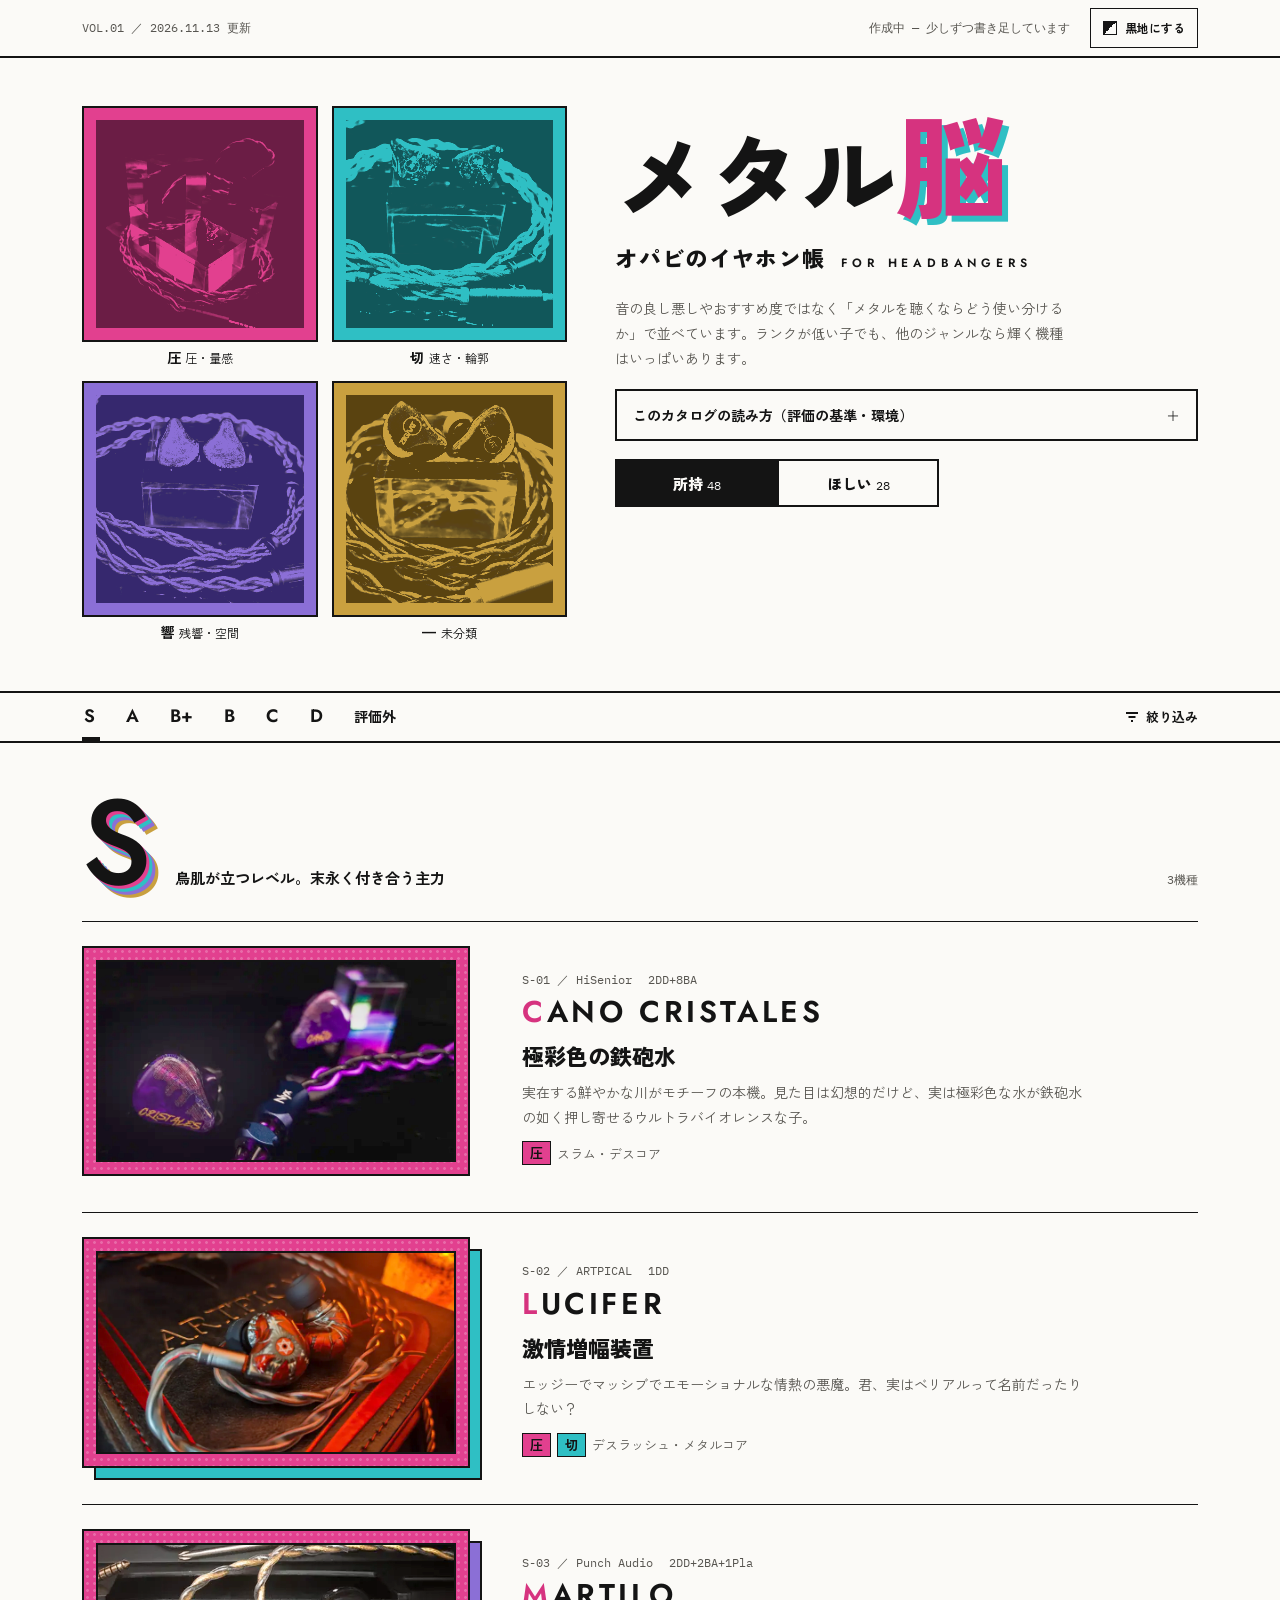
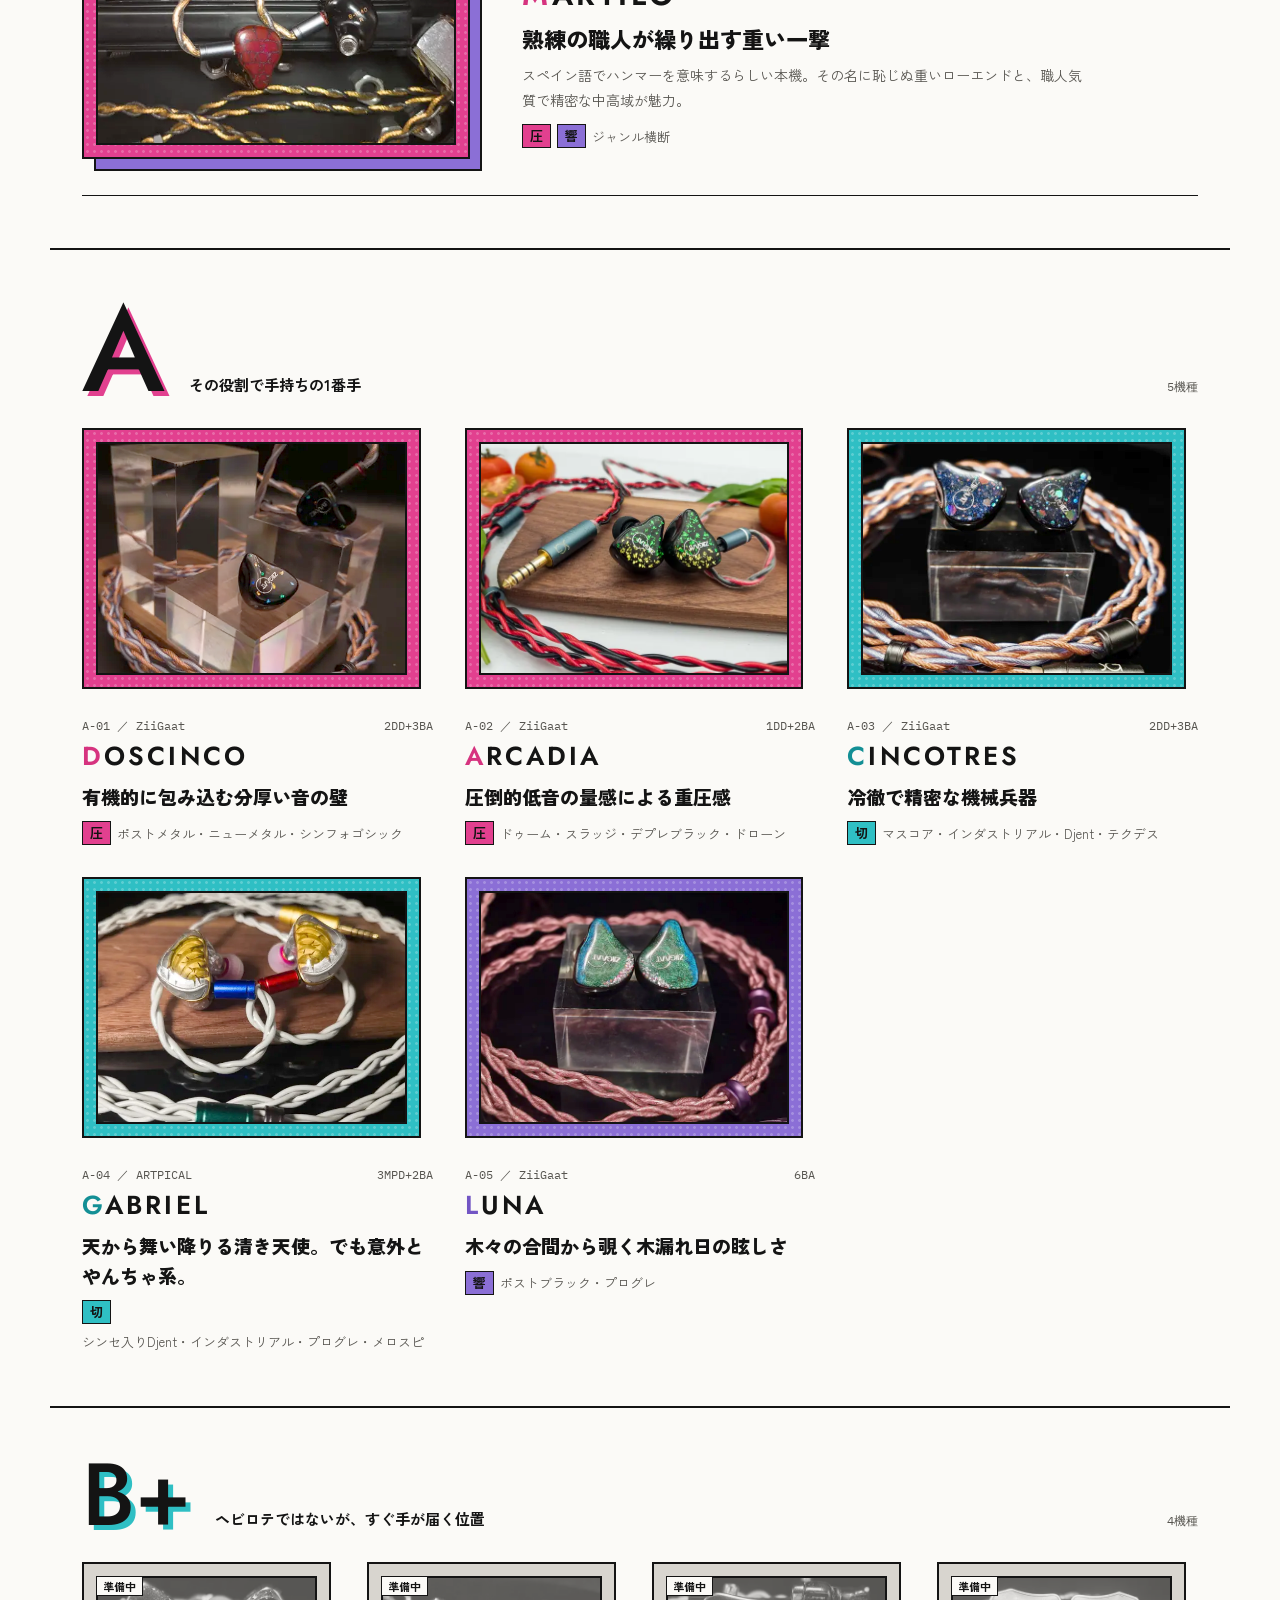
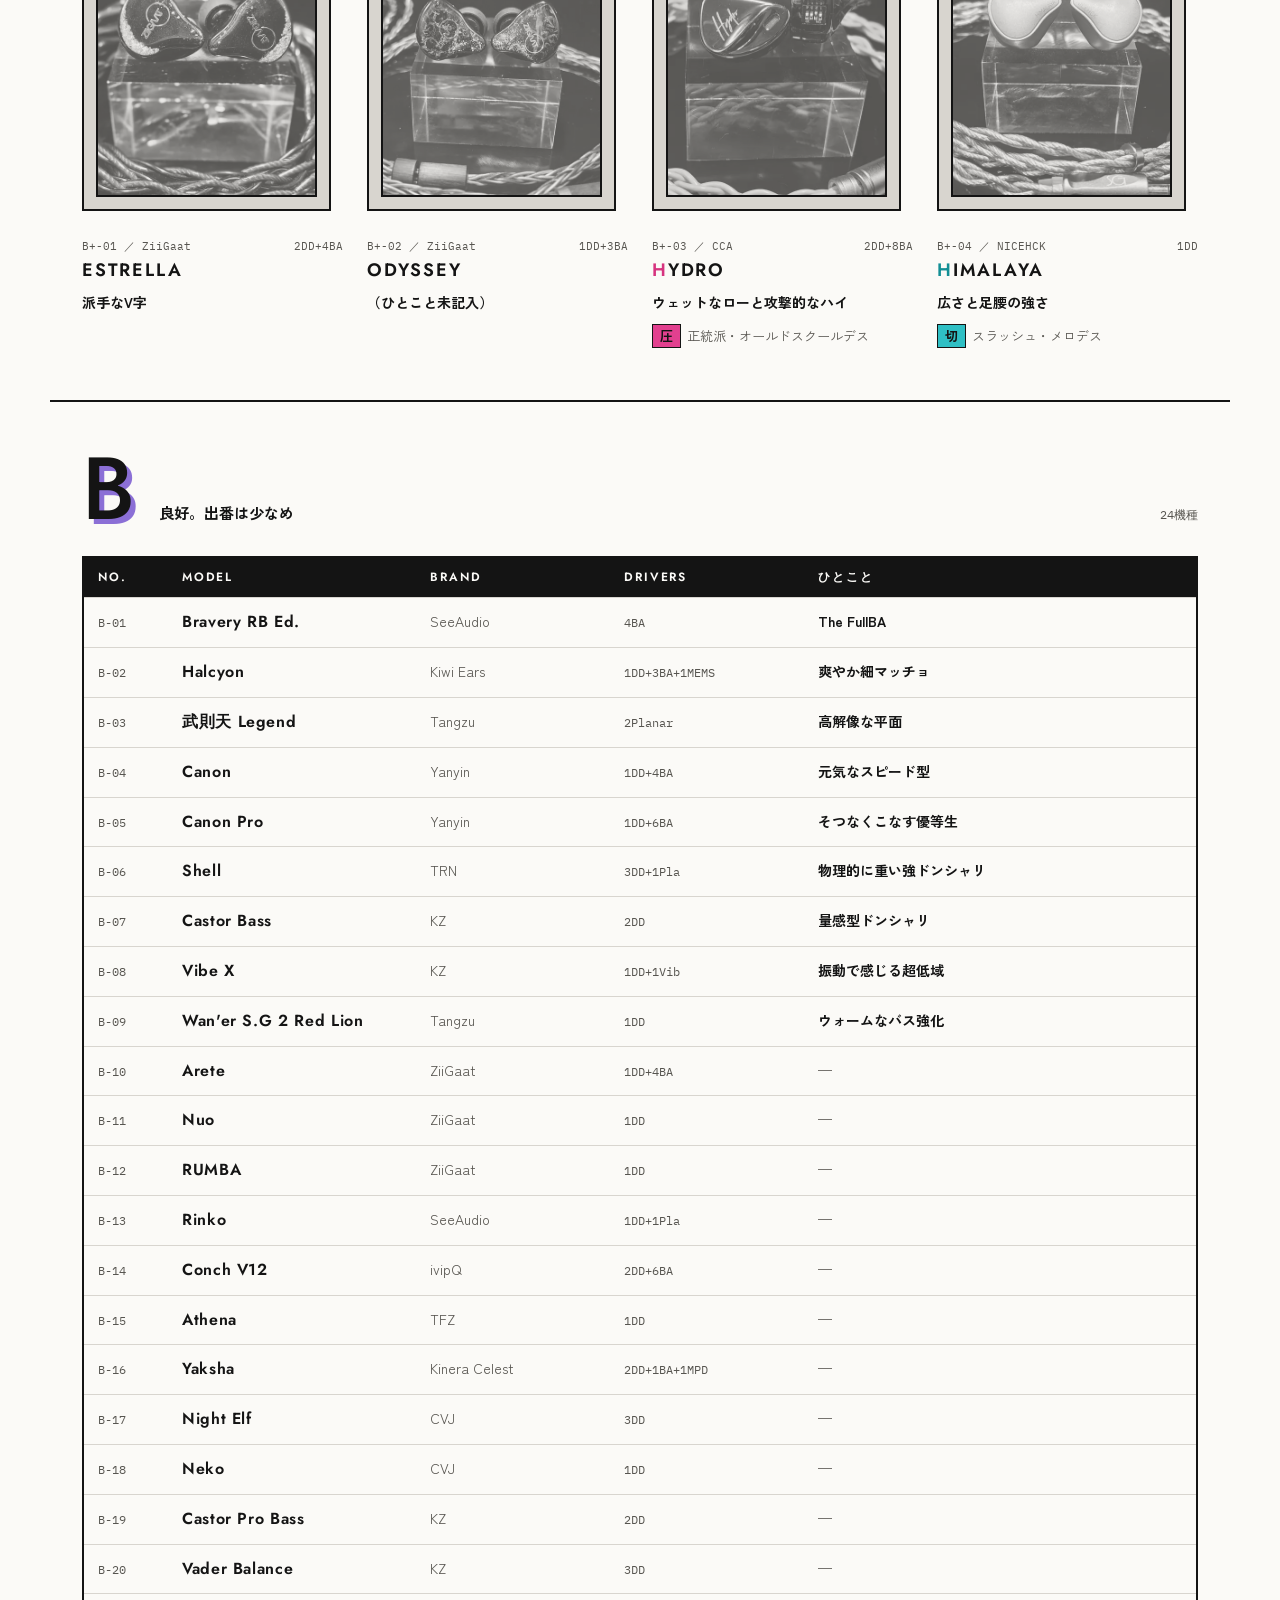
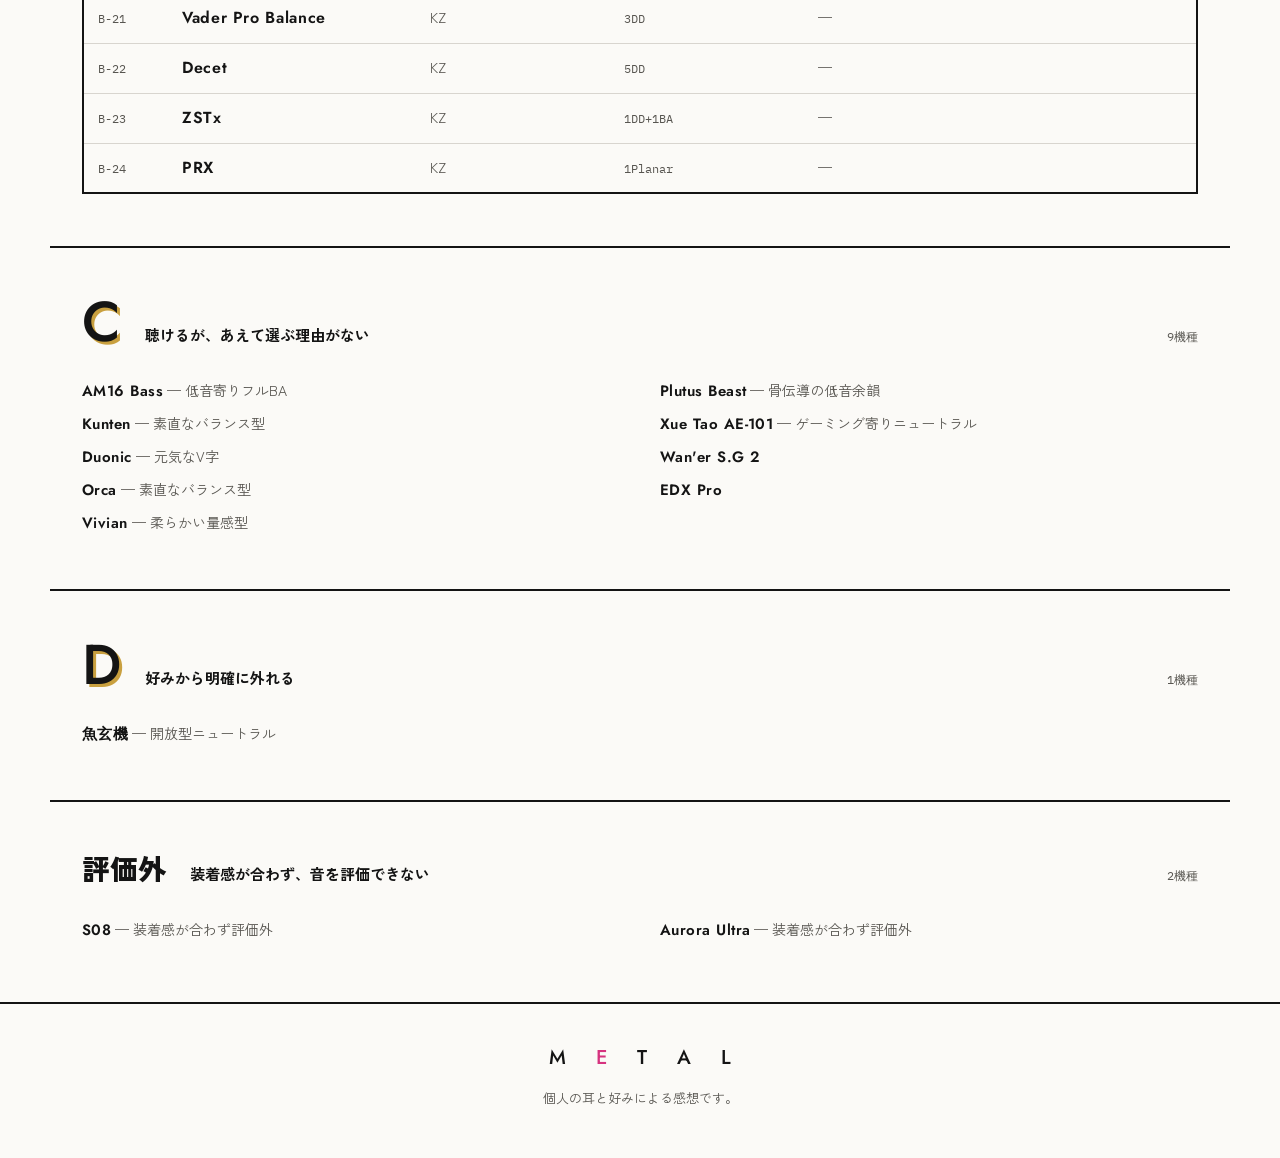
==== preview/index.html @ 9f9127c2 "preview: gamma-lift dark photos based on lum Co-Authored-By: Claude Opus 5.5 <noreply@anthropic.com>" ====
<!DOCTYPE html>
<html lang="ja">
<head>
<meta charset="UTF-8">
<meta name="viewport" content="width=device-width, initial-scale=1.0">
<title>メタル脳 — オパビのイヤホン帳</title>
<meta name="description" content="メタルばかり聴く人間の、所持イヤホン台帳。メタルを聴くならどう使い分けるか、で並べています。">
<meta name="color-scheme" content="light dark">
<meta property="og:type" content="website">
<meta property="og:title" content="メタル脳 — オパビのイヤホン帳">
<meta property="og:description" content="メタルばかり聴く人間の、所持イヤホン台帳。">
<meta property="og:image" content="https://opabin.github.io/iem-catalog/ogp.png">
<meta name="twitter:card" content="summary_large_image">
<link rel="preconnect" href="https://fonts.googleapis.com">
<link rel="preconnect" href="https://fonts.gstatic.com" crossorigin>
<link href="https://fonts.googleapis.com/css2?family=Jost:wght@400;500;600;700&family=IBM+Plex+Mono:wght@400;500&family=Zen+Kaku+Gothic+New:wght@400;500;700;900&display=swap" rel="stylesheet">
<link rel="stylesheet" href="style.css">
</head>
<body>

<div class="topbar">
<div class="topbar__inner wrap">
  <span>VOL.01 ／ 2026.11.13 更新</span>
  <span class="topbar__right">
    <span class="topbar__wip">作成中 — 少しずつ書き足しています</span>
    <button type="button" class="theme-btn" id="themeBtn" aria-pressed="false">
      <span class="theme-btn__sw" aria-hidden="true"></span><span id="themeLabel">黒地にする</span>
    </button>
  </span>
</div>
</div>

<header class="hero wrap">
  <div class="hero__text">
    <h1 class="hero__title">メタル<span class="brain">脳</span></h1>
    <p class="hero__sub"><span class="hero__catch">オパビのイヤホン帳</span><span class="hero__tag">FOR HEADBANGERS</span></p>
    <p class="hero__lead">音の良し悪しやおすすめ度ではなく「メタルを聴くならどう使い分けるか」で並べています。ランクが低い子でも、他のジャンルなら輝く機種はいっぱいあります。</p>
  </div>
  <div class="hero__panels" id="heroPanels"></div>
  <details class="about" id="about">
    <summary>このカタログの読み方（評価の基準・環境）</summary>
    <div class="about__body">
      <h2>ランクの意味</h2>
      <dl class="about__ranks">
        <dt>S</dt><dd>鳥肌が立つレベル。末永く付き合う主力</dd>
        <dt>A</dt><dd>その役割（ジャンル・曲調）で手持ちの1番手</dd>
        <dt>B+</dt><dd>ヘビロテではないけど、すぐ取れる位置にいる</dd>
        <dt>B</dt><dd>良好。出番は少なめ</dd>
        <dt>C</dt><dd>聴けるけど、あえて選ぶ理由がない</dd>
        <dt>D</dt><dd>好みから明確に外れる</dd>
      </dl>
      <p>あくまで<b>手持ちの中での立ち位置</b>なので、新入りが来たら役割を譲ってランクが下がることも普通にあります。値段は評価に入れてません。</p>
      <h2>こだわりポイント</h2>
      <p><b>キックのパンチ</b>（物理的な圧）、<b>解像度・分離感</b>、<b>気持ちよく頭を振れるか</b>。逆に、ハイの刺さりや原音忠実性、音場の広さはそこまで気にしてない派。</p>
      <h2>聴き方</h2>
      <p>環境はポータブル（Muse HiFi M5 Ultra／FiiO BTR17）。イヤピもケーブルも普段使いのまま。リファレンス曲は Meshuggah「Bleed」、Slayer「Angel of Death」、Alcest「Komorebi」、Opeth「Deliverance」、Nasum「Scoop」、Extermination Dismemberment「Annihilation Order」。</p>
      <p class="about__note">載ってる機種は全部自腹。耳の形やイヤピで聴こえ方は変わるし、聴き直して評価が変わることもあるので、気になる子がいたらぜひ試聴を。</p>
    </div>
  </details>
  <div class="ledger" role="tablist" aria-label="所持／ほしい">
    <button type="button" role="tab" id="tabOwned" aria-selected="true" data-ledger="owned">所持 <span class="num" id="countOwned"></span></button>
    <button type="button" role="tab" id="tabWish" aria-selected="false" data-ledger="wish">ほしい <span class="num" id="countWish"></span></button>
  </div>
</header>

<main id="viewOwned">
  <nav class="ranktabs" aria-label="ランク">
    <div class="ranktabs__inner wrap">
      <div class="ranktabs__list" id="rankTabs"></div>
      <button type="button" class="filter-btn" id="filterBtn" aria-haspopup="dialog">
        <svg aria-hidden="true" width="16" height="16" viewBox="0 0 16 16" fill="none" stroke="currentColor" stroke-width="2"><path d="M2 4h12M4.5 8h7M7 12h2"/></svg>絞り込み<span class="filter-btn__badge" id="filterBadge" hidden></span>
      </button>
    </div>
    <div class="filterbar wrap" id="filterBar" hidden></div>
  </nav>
  <div id="tiers"></div>
</main>

<main id="viewWish" hidden>
  <section class="wish-intro wrap">
    <h2 class="label">WISHLIST</h2>
    <p>まだ手元にない、気になっている機種のメモ。買ったら所持の台帳へ移ります。<span class="mono" id="wishMeta"></span></p>
  </section>
  <nav class="brandnav" aria-label="メーカー"><div class="brandnav__inner wrap" id="brandNav"></div></nav>
  <div class="wish wrap" id="wishList"></div>
</main>

<footer class="footer">
  <div class="wrap">
    <div class="footer__mark">M <span class="brain-c">E</span> T A L</div>
    <p>個人の耳と好みによる感想です。</p>
  </div>
</footer>

<!-- 詳細モーダル -->
<div class="modal" id="modal" hidden>
  <div class="modal__panel" id="modalPanel" role="dialog" aria-modal="true" aria-labelledby="dlgTitle" tabindex="-1"></div>
</div>

<!-- 絞り込みシート -->
<div class="sheet" id="sheet" hidden>
  <div class="sheet__scrim" data-close></div>
  <div class="sheet__panel" role="dialog" aria-modal="true" aria-labelledby="sheetTitle" tabindex="-1">
    <div class="sheet__handle" aria-hidden="true"></div>
    <div class="sheet__head">
      <h2 id="sheetTitle">絞り込み</h2>
      <button type="button" class="icon-btn" data-close aria-label="閉じる"><svg aria-hidden="true" width="18" height="18" viewBox="0 0 14 14" fill="none" stroke="currentColor" stroke-width="2"><path d="M2 2l10 10M12 2L2 12"/></svg></button>
    </div>
    <fieldset class="fgroup">
      <legend class="label">ROLE ／ 役割</legend>
      <div class="fgroup__roles" id="roleOpts"></div>
    </fieldset>
    <fieldset class="fgroup">
      <legend class="label">MAKER ／ メーカー</legend>
      <div class="fgroup__makers" id="makerOpts"></div>
    </fieldset>
    <p class="sheet__note">同じ項目の中は「どれか」、役割とメーカーは「両方」に当てはまる機種を表示します。<span id="roleNote" hidden>役割が未設定の機種は、役割で絞り込んでいる間は表示されません。</span></p>
    <div class="sheet__actions">
      <button type="button" class="link-btn" id="filterReset">リセット</button>
      <button type="button" class="primary-btn" id="filterApply">表示</button>
    </div>
  </div>
</div>

<div class="toast" id="toast" role="status" aria-live="polite" hidden></div>

<!-- 暗い写真の影を持ち上げるガンマ補正（写真の lum で自動適用） -->
<svg width="0" height="0" style="position:absolute" aria-hidden="true" focusable="false">
  <filter id="lift-strong" color-interpolation-filters="sRGB"><feComponentTransfer><feFuncR type="gamma" exponent="0.68"/><feFuncG type="gamma" exponent="0.68"/><feFuncB type="gamma" exponent="0.68"/></feComponentTransfer></filter>
  <filter id="lift-soft" color-interpolation-filters="sRGB"><feComponentTransfer><feFuncR type="gamma" exponent="0.8"/><feFuncG type="gamma" exponent="0.8"/><feFuncB type="gamma" exponent="0.8"/></feComponentTransfer></filter>
</svg>

<script src="data/models.js"></script>
<script src="data/wishlist.js"></script>
<script src="app.js"></script>
</body>
</html>
---- preview/style.css ----
/* ==========================================================
   メタル脳 — オパビのイヤホン帳
   シルクスクリーン・ポップ（案3）
   ========================================================== */

:root{
  --bg:#fbfaf7; --ink:#141414; --sub:#575550; --rule:#d8d5cf;
  --scrim:rgba(20,20,20,.55);
  /* 役割のインク（面に使う） */
  --power:#e2408f; --edge:#2fbfc4; --atmosphere:#8b6fd6; --none:#c9a03f;
  /* 役割の文字色（白地で読める濃さ） */
  --power-t:#d6337f; --edge-t:#138f95; --atmosphere-t:#7255c4; --none-t:#9a7414;
  /* ダブルトーンの影色 */
  --power-d:#6b1d45; --edge-d:#11575a; --atmosphere-d:#36286e; --none-d:#5a4310;

  --f-jp:'Zen Kaku Gothic New',sans-serif;
  --f-en:'Jost',sans-serif;
  --f-mono:'IBM Plex Mono',monospace;
  --line:2px solid var(--ink);
  --wrap:1180px;
  --tabs-h:48px;
}
@media (prefers-color-scheme:dark){
  :root:not([data-theme="light"]){
    --bg:#131313; --ink:#f3f1ec; --sub:#b3afa7; --rule:#3a3a3a;
    --scrim:rgba(0,0,0,.72);
    --power-t:#ff5aa8; --edge-t:#3fd3d8; --atmosphere-t:#a993ee; --none-t:#e0b84e;
    color-scheme:dark;
  }
}
:root[data-theme="dark"]{
  --bg:#131313; --ink:#f3f1ec; --sub:#b3afa7; --rule:#3a3a3a;
  --scrim:rgba(0,0,0,.72);
  --power-t:#ff5aa8; --edge-t:#3fd3d8; --atmosphere-t:#a993ee; --none-t:#e0b84e;
  color-scheme:dark;
}

*,*::before,*::after{box-sizing:border-box}
html{-webkit-text-size-adjust:100%}
html.is-locked,html.is-locked body{overflow:hidden}
body{margin:0;background:var(--bg);color:var(--ink);font-family:var(--f-jp);font-size:15px;line-height:1.8}
img{display:block;max-width:100%}
a{color:inherit}
button{font:inherit;color:inherit}
h1,h2,h3,p,ul,ol,dl,dd,fieldset{margin:0;padding:0}
fieldset{border:0;min-width:0}
[hidden]{display:none !important}
:focus-visible{outline:3px solid var(--edge-t);outline-offset:2px}

.wrap{max-width:var(--wrap);margin:0 auto;padding:0 32px}
.mono{font-family:var(--f-mono)}
.label{font-family:var(--f-en);font-weight:600;font-size:13px;letter-spacing:.18em}
.label small{font-family:var(--f-jp);font-weight:500;letter-spacing:0;color:var(--sub);margin-left:.6em;font-size:13px}

/* ---------- topbar ---------- */
.topbar{border-bottom:var(--line)}
.topbar__inner{display:flex;flex-wrap:wrap;justify-content:space-between;align-items:center;gap:4px 24px;padding-top:8px;padding-bottom:8px;font-family:var(--f-mono);font-size:12px;color:var(--sub)}
.topbar__right{display:flex;align-items:center;gap:20px}
.theme-btn{display:inline-flex;align-items:center;gap:8px;min-height:40px;padding:0 12px;background:var(--bg);border:1.5px solid var(--ink);color:var(--ink);font-family:var(--f-jp);font-weight:700;font-size:12px;cursor:pointer}
.theme-btn__sw{width:14px;height:14px;border:1.5px solid var(--ink);background:linear-gradient(135deg,var(--ink) 50%,var(--bg) 50%)}

/* ---------- hero ---------- */
.hero{display:grid;grid-template-columns:minmax(0,5fr) minmax(0,6fr);grid-template-rows:auto auto auto 1fr;grid-template-areas:"panels text" "panels about" "panels ledger" "panels .";column-gap:48px;row-gap:18px;align-items:start;padding-top:48px;padding-bottom:48px}
.hero__text{grid-area:text}
.hero__panels{grid-area:panels;display:grid;grid-template-columns:repeat(2,minmax(0,1fr));gap:14px}
.about{grid-area:about}
.ledger{grid-area:ledger}

.hero__title{font-weight:900;font-size:clamp(56px,7.6vw,92px);line-height:1;letter-spacing:.02em;white-space:nowrap}
.brain{color:var(--power-t);font-size:1.22em;text-shadow:6px 6px 0 var(--edge)}
.hero__sub{display:flex;flex-wrap:wrap;align-items:baseline;gap:4px 16px;margin-top:20px}
.hero__catch{font-weight:900;font-size:22px;letter-spacing:.06em}
.hero__tag{font-family:var(--f-en);font-weight:600;font-size:12px;letter-spacing:.4em}
.hero__lead{margin-top:18px;max-width:460px;font-size:14px;color:var(--sub)}

.panel{margin:0}
.panel__mat{position:relative;isolation:isolate;background:var(--c);border:var(--line);padding:12px}
.panel__mat img{width:100%;aspect-ratio:1;object-fit:cover;filter:grayscale(1) brightness(1.9) contrast(1.15);mix-blend-mode:multiply}
.panel__mat::after{content:'';position:absolute;inset:12px;background:var(--d);mix-blend-mode:lighten;pointer-events:none}
.panel figcaption{margin-top:6px;font-size:12px;line-height:1.4;text-align:center}
.panel figcaption b{font-size:14px;margin-right:.3em}

.about{border:var(--line)}
.about summary{list-style:none;cursor:pointer;display:flex;align-items:center;justify-content:space-between;gap:12px;min-height:48px;padding:0 16px;font-weight:700;font-size:14px}
.about summary::-webkit-details-marker{display:none}
.about summary::after{content:'＋';font-weight:400}
.about[open] summary::after{content:'－'}
.about__body{padding:4px 16px 18px;font-size:14px;color:var(--sub);border-top:1px solid var(--rule)}
.about__body h2{margin:14px 0 4px;font-size:13px;font-weight:900;color:var(--ink)}
.about__body b{color:var(--ink)}
.about__ranks{display:grid;grid-template-columns:auto 1fr;gap:2px 14px}
.about__ranks dt{font-family:var(--f-en);font-weight:600;color:var(--ink)}
.about__note{margin-top:14px;padding-top:12px;border-top:1px solid var(--rule)}

.ledger{display:grid;grid-template-columns:repeat(2,minmax(0,160px));border:var(--line);width:max-content;max-width:100%}
.ledger button{min-height:44px;padding:0 18px;background:var(--bg);color:var(--ink);border:0;font-weight:900;font-size:15px;cursor:pointer}
.ledger button + button{border-left:var(--line)}
.ledger button[aria-selected="true"]{background:var(--ink);color:var(--bg)}
.ledger .num{font-family:var(--f-mono);font-weight:400;font-size:12px}

/* ---------- rank tabs ---------- */
.ranktabs{position:sticky;top:env(safe-area-inset-top,0px);z-index:20;background:var(--bg);border-top:var(--line);border-bottom:var(--line)}
.ranktabs__inner{display:flex;align-items:center;gap:12px}
.ranktabs__list{display:flex;gap:24px;overflow-x:auto;scrollbar-width:none;flex:1 1 auto;min-width:0}
.ranktabs__list::-webkit-scrollbar{display:none}
.ranktab{flex:0 0 auto;min-height:var(--tabs-h);padding:0 2px;background:none;border:0;font-family:var(--f-en);font-weight:600;font-size:18px;cursor:pointer;white-space:nowrap}
.ranktab--jp{font-family:var(--f-jp);font-weight:700;font-size:14px}
.ranktab[aria-current="true"]{box-shadow:inset 0 -4px 0 var(--ink)}
.ranktab:disabled{color:var(--sub);opacity:.6;cursor:default}
.ranktab .n{font-family:var(--f-mono);font-weight:400;font-size:11px;margin-left:3px;color:var(--sub)}
.filter-btn{flex:0 0 auto;display:inline-flex;align-items:center;gap:6px;min-height:44px;padding:0 0 0 12px;background:var(--bg);border:0;font-weight:700;font-size:13px;cursor:pointer}
.filter-btn__badge{display:inline-grid;place-items:center;min-width:20px;height:20px;padding:0 4px;background:var(--power);color:#141414;border:1.5px solid var(--ink);font-family:var(--f-en);font-size:12px;line-height:1}
.filterbar{display:flex;flex-wrap:wrap;align-items:center;gap:8px 10px;padding-top:8px;padding-bottom:10px;border-top:1px solid var(--rule);font-size:13px}
.chip{display:inline-flex;align-items:center;gap:4px;padding:1px 2px 1px 8px;border:1.5px solid var(--ink);font-weight:700;background:var(--bg)}
.chip--role{color:#141414}
.chip button{display:inline-grid;place-items:center;width:30px;height:30px;margin:-6px -2px;background:none;border:0;cursor:pointer;color:inherit}
.filterbar__count{color:var(--sub)}
.filterbar__count b{color:var(--ink)}
.filterbar .link-btn{margin-left:auto;font-size:12px;min-height:36px}

/* ---------- tiers ---------- */
.tier{scroll-margin-top:calc(var(--tabs-h) + 4px)}
.tier > .wrap{padding-top:52px;padding-bottom:52px}
.tier + .tier > .wrap{border-top:var(--line)}
.tier__head{display:flex;align-items:baseline;flex-wrap:wrap;gap:8px 24px;margin-bottom:30px}
.tier__rank{font-family:var(--f-en);font-weight:500;font-size:120px;line-height:.8;text-shadow:5px 5px 0 var(--rk,var(--power))}
.tier--S .tier__rank{text-shadow:3px 3px 0 var(--power),6px 6px 0 var(--edge),9px 9px 0 var(--atmosphere),12px 12px 0 var(--none)}
.tier--BP .tier__rank,.tier--B .tier__rank{font-size:88px}
.tier--C .tier__rank,.tier--D .tier__rank{font-size:56px;text-shadow:3px 3px 0 var(--none)}
.tier--X .tier__rank{font-family:var(--f-jp);font-weight:900;font-size:28px;line-height:1;text-shadow:none}
.tier__desc{font-weight:700;font-size:15px}
.tier__count{margin-left:auto;font-family:var(--f-mono);font-size:12px;color:var(--sub)}
.tier--A{--rk:var(--power)} .tier--BP{--rk:var(--edge)} .tier--B{--rk:var(--atmosphere)}

/* マット（台紙）— 主＝台紙の色、副＝下に重ねた板 */
.mat{position:relative;--gap:12px;padding:0 var(--gap) var(--gap) 0}
.mat--sm{--gap:6px}
.mat.has-sub::before{content:'';position:absolute;inset:var(--gap) 0 0 var(--gap);background:var(--sub-c);border:var(--line)}
.mat__inner{position:relative;background:var(--main-c,var(--rule));border:var(--line);padding:12px}
.mat--sm .mat__inner{padding:8px}
.mat--dots .mat__inner{background-image:radial-gradient(#ffffff38 1.2px,transparent 1.6px);background-size:7px 7px}
.ph{position:relative;overflow:hidden;border:var(--line);aspect-ratio:var(--ar,1);background:var(--rule)}
.ph img{width:100%;height:100%;object-fit:cover}
.ph img.lift-strong{filter:url(#lift-strong)}
.ph img.lift-soft{filter:url(#lift-soft)}
.noimg{position:absolute;inset:0;display:grid;place-items:center;font-family:var(--f-mono);font-size:12px;color:var(--sub);text-align:center;padding:8px}
.badge{position:absolute;left:var(--bp,12px);top:var(--bp,12px);z-index:2;padding:0 6px;background:var(--bg);border:1.5px solid var(--ink);font-size:11px;font-weight:700;line-height:1.7}
.mat--sm .badge{--bp:8px}
.is-pending .mat__inner{background:var(--rule)}
.is-pending .ph img{filter:grayscale(1);opacity:.6}

.meta{display:flex;justify-content:space-between;gap:8px;font-family:var(--f-mono);font-size:12px;color:var(--sub)}
.name{font-family:var(--f-en);font-weight:600;letter-spacing:.12em;text-transform:uppercase;line-height:1.2}
.name .ini{color:var(--ini,var(--ink))}
.catch{font-weight:900;line-height:1.55}
.chips{display:flex;flex-wrap:wrap;align-items:center;gap:6px;font-size:13px;color:var(--sub)}
.rchip{display:inline-block;padding:0 7px;border:1.5px solid var(--ink);color:#141414;font-weight:700;line-height:1.7}

/* S：1列 横長写真＋文字 */
.slist{border-bottom:1px solid var(--ink)}
.srow{border-top:1px solid var(--ink)}
.srow__link{display:grid;grid-template-columns:minmax(0,400px) minmax(0,1fr);gap:40px;align-items:center;padding:24px 0;text-decoration:none}
.srow .ph{--ar:16/9}
.srow .meta{justify-content:flex-start;gap:16px}
.srow .name{margin-top:4px;font-size:30px}
.srow .catch{margin-top:8px;font-size:22px}
.srow__lead{margin-top:8px;max-width:560px;font-size:14px;line-height:1.75;color:var(--sub)}
.srow .chips{margin-top:12px}

/* A / B+：カード */
.cards{display:grid;gap:32px}
.tier--A .cards{grid-template-columns:repeat(3,minmax(0,1fr))}
.tier--BP .cards{grid-template-columns:repeat(4,minmax(0,1fr));gap:24px}
.tier--A .ph{--ar:4/3}
.card__link{display:block;text-decoration:none}
.card .meta{margin-top:14px}
.card .name{margin-top:4px;font-size:26px}
.card .catch{margin-top:10px;font-size:19px}
.card .chips{margin-top:10px}
.tier--BP .card .name{font-size:18px;letter-spacing:.1em}
.tier--BP .card .catch{font-size:14px;font-weight:700}
.tier--BP .card .meta{font-size:11px}

a.card__link:hover .name,a.srow__link:hover .name,a.lrow__link:hover .lrow__name{text-decoration:underline;text-decoration-thickness:2px;text-underline-offset:4px}

/* B：表 */
.ledger-list{list-style:none;border:var(--line)}
.ledger-head,.lrow__link{display:grid;grid-template-columns:72px minmax(0,1.3fr) minmax(0,1fr) minmax(0,1fr) minmax(0,2fr);gap:12px;align-items:baseline;padding:10px 14px}
.ledger-head{background:var(--ink);color:var(--bg);font-family:var(--f-en);font-weight:600;font-size:12px;letter-spacing:.15em;padding-top:9px;padding-bottom:9px}
.lrow + .lrow,.ledger-head + .lrow{border-top:1px solid var(--rule)}
.lrow__link{text-decoration:none}
.lrow__no,.lrow__drv{font-family:var(--f-mono);font-size:12px;color:var(--sub)}
.lrow__name{font-family:var(--f-en);font-weight:600;font-size:16px;letter-spacing:.04em}
.lrow__brand{color:var(--sub);font-size:14px}
.lrow__catch{font-weight:700;font-size:14px}
.lrow__catch.is-empty{color:var(--sub);font-weight:400}

/* C / D / 評価外 */
.mini{list-style:none;columns:2;column-gap:40px;font-size:14px}
.mini li{break-inside:avoid;margin-bottom:6px}
.mini b{font-family:var(--f-en);font-weight:600;font-size:15px;letter-spacing:.03em}
.mini span{color:var(--sub)}

/* ---------- wishlist ---------- */
.wish-intro{display:flex;flex-wrap:wrap;align-items:baseline;gap:8px 32px;padding-top:24px;padding-bottom:24px;border-top:var(--line)}
.wish-intro p{font-size:14px;color:var(--sub)}
.wish-intro .mono{margin-left:1em;font-size:12px}
.brandnav{position:sticky;top:env(safe-area-inset-top,0px);z-index:20;background:var(--bg);border-top:var(--line);border-bottom:var(--line)}
.brandnav__inner{display:flex;flex-wrap:wrap;gap:2px 22px;padding-top:8px;padding-bottom:10px}
.brandnav button{min-height:36px;padding:0;background:none;border:0;font-family:var(--f-en);font-weight:600;font-size:15px;cursor:pointer}
.brandnav button .n{margin-left:4px;font-family:var(--f-mono);font-weight:400;font-size:11px;color:var(--sub)}
.brandnav button[aria-current="true"]{box-shadow:inset 0 -3px 0 var(--ink)}
.wish{columns:3 300px;column-gap:48px;padding-top:12px;padding-bottom:88px}
.wgroup{break-inside:avoid;padding:28px 0 8px;scroll-margin-top:calc(var(--brandnav-h,56px) + 8px)}
.wgroup__head{display:flex;align-items:baseline;justify-content:space-between;gap:12px;margin-bottom:8px}
.wgroup__head h3{font-family:var(--f-en);font-weight:600;font-size:24px;letter-spacing:.06em}
.wgroup__head span{font-family:var(--f-mono);font-size:12px;color:var(--sub)}
.wgroup ul{list-style:none;border-bottom:1px solid var(--ink)}
.wgroup li{display:flex;justify-content:space-between;align-items:baseline;gap:12px;padding:10px 0;border-top:1px solid var(--ink)}
.wgroup li b{font-family:var(--f-en);font-weight:600;font-size:17px;letter-spacing:.04em}
.wgroup li span{font-family:var(--f-mono);font-size:12px;color:var(--sub);white-space:nowrap}

/* ---------- footer ---------- */
.footer{border-top:var(--line);text-align:center;padding:36px 0 48px}
.footer__mark{font-family:var(--f-en);font-weight:500;font-size:20px;letter-spacing:.6em;padding-left:.6em}
.brain-c{color:var(--power-t)}
.footer p{margin-top:10px;font-size:13px;color:var(--sub)}

/* ---------- buttons ---------- */
.icon-btn{display:inline-grid;place-items:center;width:44px;height:44px;padding:0;background:none;border:0;cursor:pointer}
.link-btn{min-height:44px;padding:0 4px;background:none;border:0;border-bottom:var(--line);font-weight:700;font-size:14px;cursor:pointer}
.primary-btn{min-height:52px;padding:0 18px;background:var(--ink);color:var(--bg);border:var(--line);box-shadow:3px 3px 0 var(--power);font-weight:900;font-size:15px;cursor:pointer}
.outline-btn{display:flex;align-items:center;justify-content:center;gap:8px;min-height:48px;padding:0 16px;background:var(--bg);border:var(--line);font-weight:700;font-size:14px;cursor:pointer}

/* ---------- modal ---------- */
.modal{position:fixed;inset:0;z-index:50;overflow-y:auto;overscroll-behavior:contain;background:var(--scrim);padding:0 24px}
.modal__panel{max-width:1080px;margin:48px auto;background:var(--bg);border:var(--line);padding:0 32px 64px;outline:none}
.dlg__bar{position:sticky;top:0;z-index:5;display:flex;justify-content:flex-start;align-items:center;gap:20px;min-height:60px;margin:0 -32px;padding:0 32px;background:var(--bg);border-bottom:var(--line);font-family:var(--f-mono);font-size:12px;color:var(--sub)}
.dlg__actions{flex:1 1 auto;display:flex;align-items:center;gap:8px}
.dlg__share{display:inline-flex;align-items:center;gap:6px;min-height:36px;padding:0 12px;background:var(--bg);border:1.5px solid var(--ink);font-family:var(--f-jp);font-weight:700;font-size:12px;color:var(--ink);cursor:pointer}
.dlg__close{margin-left:auto;display:inline-flex;align-items:center;gap:8px;min-height:40px;padding:0 14px;background:var(--bg);border:var(--line);box-shadow:3px 3px 0 var(--ink);font-family:var(--f-jp);font-weight:700;font-size:13px;color:var(--ink);cursor:pointer}

.dlg__hero{display:flex;flex-wrap:wrap;gap:48px;padding:40px 0 48px}
.dlg__photo{flex:1 1 480px;min-width:0;max-width:600px}
.dlg__photo .ph{--ar:1}
.dlg__info{flex:1 1 340px;min-width:0;display:flex;flex-direction:column}
.dlg__rankrow{display:flex;align-items:flex-end;gap:20px}
.dlg__rank{font-family:var(--f-en);font-weight:500;font-size:120px;line-height:.8;text-shadow:6px 6px 0 var(--rk,var(--power))}
.dlg__rank.is-S{text-shadow:3px 3px 0 var(--power),6px 6px 0 var(--edge),9px 9px 0 var(--atmosphere),12px 12px 0 var(--none)}
.dlg__rank.is-sm{font-size:64px}
.dlg__spec{font-family:var(--f-mono);font-size:12px;line-height:1.7;color:var(--sub)}
.dlg__name{margin-top:32px;font-size:48px;letter-spacing:.14em}
.dlg__catch{margin-top:18px;font-weight:900;font-size:28px;line-height:1.5}
.dlg__lead{margin-top:14px;font-size:15px}
.dlg__info .chips{margin-top:auto;padding-top:24px}
.dlg__bands{margin-top:6px;font-size:13px;color:var(--sub)}

.dsec{padding:36px 0 40px;border-top:var(--line)}
.dsec > .label{display:block;margin-bottom:16px}
.tone{display:grid;grid-template-columns:repeat(3,minmax(0,1fr));gap:20px}
.tone > div{border:var(--line)}
.tone h3{padding:4px 16px;border-bottom:var(--line);font-weight:900;font-size:16px;color:#141414}
.tone p{padding:12px 16px 16px;font-size:14px}
.likes{display:grid;grid-template-columns:repeat(2,minmax(0,1fr));gap:56px}
.nlist{list-style:none;counter-reset:n;display:flex;flex-direction:column;gap:12px}
.nlist li{counter-increment:n;display:grid;grid-template-columns:48px minmax(0,1fr)}
.nlist li::before{content:counter(n,decimal-leading-zero);font-family:var(--f-en);font-weight:600;font-size:24px;line-height:1;padding-top:3px}
.nlist--good li::before{text-shadow:2px 2px 0 var(--power)}
.nlist--bad li::before{color:var(--sub)}
.fit{margin-top:24px;padding:10px 14px;border:1.5px solid var(--ink);font-size:14px}
.fit b{margin-right:.5em}

.verdict{display:grid;grid-template-columns:160px minmax(0,1fr);gap:24px;align-items:start;padding:48px 0;border-top:var(--line);border-bottom:var(--line)}
.verdict .label{padding-top:8px}
.verdict .label small{display:block;margin:0}
.verdict p{max-width:820px;font-weight:700;font-size:28px;line-height:2.1;letter-spacing:.03em}
.verdict p > span{background:linear-gradient(var(--ink),var(--ink)) 0 100%/100% 2px no-repeat;padding-bottom:.3em;-webkit-box-decoration-break:clone;box-decoration-break:clone}
.verdict em{font-style:normal;font-weight:900;font-size:1.22em;text-shadow:3px 3px 0 var(--power)}

.dlg__lists{display:flex;flex-wrap:wrap;gap:40px 56px;padding-top:44px}
.dlg__lists > div{flex:1 1 340px;min-width:0}
.playlist{list-style:none;border-top:var(--line)}
.playlist li{border-bottom:1px solid var(--rule)}
.playlist a{display:grid;grid-template-columns:28px minmax(0,1fr) auto;gap:12px;align-items:center;min-height:48px;padding:6px 0;text-decoration:none}
.playlist .sq{width:18px;height:18px;border:var(--line)}
.playlist b{font-family:var(--f-en);font-weight:600;font-size:17px;letter-spacing:.03em}
.playlist .by{color:var(--sub);font-size:14px}
.playlist .pick{font-size:12px;font-weight:900;padding:0 8px;border:1.5px solid var(--ink)}
.vs{border-top:var(--line)}
.vs__item{display:block;width:100%;text-align:left;padding:12px 0;background:none;border:0;border-bottom:1px solid var(--rule);font-size:14px}
button.vs__item{cursor:pointer}
button.vs__item:hover b{text-decoration:underline}
.vs__item b{font-family:var(--f-en);font-weight:600;font-size:16px;margin-right:.6em}
.setup{font-family:var(--f-mono);font-size:13px;line-height:1.9}
.log{margin-top:24px;border:1.5px solid var(--ink)}
.log summary{cursor:pointer;min-height:44px;display:flex;align-items:center;padding:0 14px;font-weight:700;font-size:14px}
.log__body{padding:0 14px 14px;font-size:14px;color:var(--sub)}
.log__body h4{margin:12px 0 2px;font-size:13px;color:var(--ink)}
.log__body p{margin:0}

.dlg__foot{margin-top:40px}
.pager{display:grid;grid-template-columns:repeat(2,minmax(0,1fr));gap:12px;margin-top:20px;padding-top:20px;border-top:var(--line)}
.pager a{display:block;padding:10px 14px 12px;border:var(--line);text-decoration:none}
.pager a.next{text-align:right;box-shadow:3px 3px 0 var(--ink)}
.pager .p-label{display:block;font-family:var(--f-mono);font-size:11px;color:var(--sub)}
.pager b{display:block;margin-top:2px;font-family:var(--f-en);font-weight:600;font-size:17px;letter-spacing:.08em;text-transform:uppercase}
.swipe-hint{margin-top:12px;font-size:12px;color:var(--sub);text-align:center;display:none}

/* ---------- filter sheet ---------- */
.sheet{position:fixed;inset:0;z-index:55}
.sheet__scrim{position:absolute;inset:0;background:var(--scrim)}
.sheet__panel{position:absolute;left:50%;bottom:0;transform:translateX(-50%);width:min(100%,560px);max-height:92vh;overflow-y:auto;background:var(--bg);border:var(--line);border-bottom:0;padding:10px 20px 24px;outline:none}
.sheet__handle{width:44px;height:4px;margin:0 auto 8px;background:var(--ink)}
.sheet__head{display:flex;justify-content:space-between;align-items:center}
.sheet__head h2{font-weight:900;font-size:18px}
.sheet__head .icon-btn{margin-right:-10px}
.fgroup{margin-top:14px}
.fgroup legend{padding:0;margin-bottom:8px}
.fgroup__roles{display:grid;grid-template-columns:repeat(3,minmax(0,1fr));gap:8px;margin-top:8px}
.fgroup__makers{display:flex;flex-wrap:wrap;gap:8px;margin-top:8px}
.ropt{display:flex;align-items:center;justify-content:center;gap:6px;min-height:48px;background:var(--bg);border:var(--line);font-weight:900;font-size:15px;cursor:pointer}
.ropt .sw{width:12px;height:12px;border:1.5px solid var(--ink);background:var(--c)}
.ropt .n,.mopt .n{font-family:var(--f-mono);font-weight:400;font-size:11px;opacity:.8}
.ropt[aria-pressed="true"]{background:var(--c);color:#141414;box-shadow:3px 3px 0 var(--ink)}
.ropt[aria-pressed="true"] .sw{display:none}
.mopt{display:inline-flex;align-items:center;gap:6px;min-height:44px;padding:0 12px;background:var(--bg);border:var(--line);font-family:var(--f-en);font-weight:600;font-size:14px;cursor:pointer}
.mopt[aria-pressed="true"]{background:var(--ink);color:var(--bg)}
.mmore{display:inline-flex;align-items:center;gap:4px;min-height:44px;padding:0 6px;background:none;border:0;border-bottom:var(--line);font-weight:700;font-size:13px;cursor:pointer}
.sheet__note{margin-top:14px;font-size:12px;color:var(--sub)}
.sheet__note span{display:block}
.sheet__actions{display:grid;grid-template-columns:auto minmax(0,1fr);gap:14px;align-items:center;margin-top:16px}

/* ---------- toast ---------- */
.toast{position:fixed;left:50%;bottom:24px;z-index:70;transform:translateX(-50%);padding:10px 18px;background:var(--ink);color:var(--bg);border:var(--line);box-shadow:3px 3px 0 var(--power);font-weight:700;font-size:14px}

/* ==========================================================
   Tablet
   ========================================================== */
@media (max-width:1100px){
  .tier--A .cards{gap:24px}
  .tier--A .card .name{font-size:22px}
  .tier--A .card .catch{font-size:17px}
  .srow__link{grid-template-columns:minmax(0,360px) minmax(0,1fr);gap:32px}
}
@media (max-width:900px){
  .hero{grid-template-rows:auto auto auto;grid-template-areas:"panels text" "about about" "ledger ledger";row-gap:20px}
  .hero__text{align-self:start}
  .ledger{width:auto;grid-template-columns:repeat(2,minmax(0,1fr))}
  .srow__link{grid-template-columns:minmax(0,320px) minmax(0,1fr);gap:24px}
}

/* ==========================================================
   Mobile
   ========================================================== */
@media (max-width:720px){
  body{font-size:14px}
  .wrap{padding:0 16px}
  .topbar__inner{font-size:11px}
  .topbar__wip{display:none}
  .topbar__inner{padding-top:6px;padding-bottom:6px}
  .filter-btn{padding-left:12px;box-shadow:-1px 0 0 var(--rule)}
  .hero{grid-template-columns:minmax(0,1fr);grid-template-areas:"text" "panels" "about" "ledger";row-gap:14px;padding-top:20px;padding-bottom:20px}
  .hero__title{font-size:54px;transform:translateX(3px)}
  .brain{text-shadow:4px 4px 0 var(--edge)}
  .hero__text{text-align:center}
  .hero__sub{margin-top:10px;flex-direction:column;align-items:center;gap:2px}
  .hero__catch{font-size:18px}
  .hero__tag{font-size:11px;letter-spacing:.35em;padding-left:.35em}
  .hero__lead{display:none}
  .hero__panels{grid-template-columns:repeat(4,minmax(0,1fr));gap:8px;margin-top:4px}
  .panel__mat{padding:5px}
  .panel__mat::after{inset:5px}
  .panel figcaption{font-size:10px}
  .panel figcaption b{font-size:12px}
  .about summary{font-size:13px;padding:0 12px}
  .ledger{width:auto;grid-template-columns:repeat(2,minmax(0,1fr))}
  .ledger button{font-size:14px}

  .ranktabs__list{gap:20px}
  .ranktab{font-size:17px}
  .ranktab .n{display:none}

  .tier > .wrap{padding-top:28px;padding-bottom:28px}
  .tier__head{gap:6px 14px;margin-bottom:18px}
  .tier__rank{font-size:72px;text-shadow:4px 4px 0 var(--rk,var(--power))}
  .tier--S .tier__rank{text-shadow:2px 2px 0 var(--power),4px 4px 0 var(--edge),6px 6px 0 var(--atmosphere),8px 8px 0 var(--none)}
  .tier--BP .tier__rank,.tier--B .tier__rank{font-size:56px;text-shadow:3px 3px 0 var(--rk)}
  .tier--C .tier__rank,.tier--D .tier__rank{font-size:40px}
  .tier__desc{font-size:13px}

  /* S：サムネイル＋文字の行 */
  .srow__link{grid-template-columns:132px minmax(0,1fr);gap:14px;padding:14px 0}
  .srow .mat{--gap:6px}
  .srow .mat__inner{padding:8px;background-image:none}
  .srow .ph{--ar:1}
  .srow .meta{font-size:11px}
  .srow .meta span + span{display:none}
  .srow .name{margin-top:0;font-size:19px;letter-spacing:.08em}
  .srow .catch{margin-top:4px;font-size:15px}
  .srow .chips .genre{display:none}
  .srow__lead{margin-top:4px;font-size:12px;line-height:1.6;display:-webkit-box;-webkit-line-clamp:2;-webkit-box-orient:vertical;overflow:hidden}
  .srow .chips{margin-top:6px;font-size:11px}

  /* A：サムネイル＋文字の行 */
  .tier--A .cards{grid-template-columns:minmax(0,1fr);gap:0}
  .tier--A .card + .card{border-top:1px solid var(--rule)}
  .tier--A .card__link{display:grid;grid-template-columns:116px minmax(0,1fr);grid-template-rows:auto auto auto 1fr;column-gap:14px;padding:16px 0;align-items:start}
  .tier--A .card:first-child .card__link{padding-top:0}
  .tier--A .mat{grid-row:1 / span 4;--gap:6px}
  .tier--A .ph{--ar:1}
  .tier--A .mat__inner{padding:8px;background-image:none}
  .tier--A .card .meta{margin-top:0;font-size:11px}
  .tier--A .card .meta span + span{display:none}
  .tier--A .card .name{font-size:19px;letter-spacing:.1em}
  .tier--A .card .catch{margin-top:4px;font-size:15px}
  .tier--A .card .chips{margin-top:6px;font-size:11px}
  .tier--A .card .chips .genre{display:none}

  /* B+：小さめのサムネイル＋文字の行 */
  .tier--BP .cards{grid-template-columns:minmax(0,1fr);gap:0}
  .tier--BP .card + .card{border-top:1px solid var(--rule)}
  .tier--BP .card__link{display:grid;grid-template-columns:88px minmax(0,1fr);grid-template-rows:auto auto 1fr;column-gap:14px;padding:12px 0;align-items:start}
  .tier--BP .card:first-child .card__link{padding-top:0}
  .tier--BP .mat{grid-row:1 / span 3;--gap:6px}
  .tier--BP .mat__inner{padding:6px}
  .tier--BP .badge{--bp:4px;font-size:10px;padding:0 4px}
  .tier--BP .card .meta{margin-top:0}
  .tier--BP .card .meta span + span{display:none}
  .tier--BP .card .name{font-size:16px;letter-spacing:.08em}
  .tier--BP .card .catch{margin-top:2px;font-size:13px}
  .tier--BP .card .chips{display:none}

  .ledger-list{border:0;border-bottom:1px solid var(--rule)}
  .ledger-head{display:none}
  .lrow__link{grid-template-columns:minmax(0,1fr) auto;grid-template-areas:"name drv" "catch catch";gap:0 8px;padding:10px 0}
  .lrow{border-top:1px solid var(--rule)}
  .lrow__no,.lrow__brand{display:none}
  .lrow__name{grid-area:name;font-size:15px}
  .lrow__drv{grid-area:drv;font-size:11px}
  .lrow__catch{grid-area:catch;font-size:13px}

  .mini{columns:1}

  .wish-intro{padding-top:16px;padding-bottom:16px}
  .wish-intro .mono{display:block;margin:4px 0 0}
  .brandnav__inner{flex-wrap:nowrap;overflow-x:auto;scrollbar-width:none;gap:20px;padding-top:0;padding-bottom:0}
  .brandnav__inner::-webkit-scrollbar{display:none}
  .brandnav button{flex:0 0 auto;min-height:44px;white-space:nowrap}
  .wish{columns:1}
  .wgroup{padding-top:24px}

  /* モーダル：全画面シート */
  .modal{padding:0;background:var(--bg)}
  .modal__panel{max-width:none;min-height:100%;margin:0;border:0;padding:0 16px 48px}
  .dlg__bar{margin:0 -16px;padding:0 6px 0 16px;min-height:48px;font-size:11px;justify-content:space-between}
  .dlg__actions{gap:0}
  .dlg__share{width:44px;height:44px;min-height:0;padding:0;justify-content:center;border:0;background:none}
  .dlg__share .lbl,.dlg__close .lbl{position:absolute;width:1px;height:1px;overflow:hidden;clip:rect(0 0 0 0);white-space:nowrap}
  .dlg__close{width:44px;height:44px;min-height:0;padding:0;justify-content:center;border:0;box-shadow:none;background:none}
  .dlg__hero{gap:0;padding:18px 0 28px}
  .dlg__photo{flex-basis:100%;max-width:none}
  .dlg__info{flex-basis:100%;padding-top:24px}
  .dlg__rank{font-size:80px;text-shadow:4px 4px 0 var(--rk,var(--power))}
  .dlg__rank.is-S{text-shadow:2px 2px 0 var(--power),4px 4px 0 var(--edge),6px 6px 0 var(--atmosphere),8px 8px 0 var(--none)}
  .dlg__name{margin-top:22px;font-size:34px;letter-spacing:.12em}
  .dlg__catch{margin-top:14px;font-size:22px}
  .dlg__lead{font-size:14px}
  .dsec{padding:26px 0 28px}
  .tone{grid-template-columns:minmax(0,1fr);gap:12px}
  .likes{grid-template-columns:minmax(0,1fr);gap:28px}
  .nlist li{grid-template-columns:42px minmax(0,1fr);font-size:14px}
  .nlist li::before{font-size:22px}
  .verdict{grid-template-columns:minmax(0,1fr);gap:10px;padding:28px 0 32px}
  .verdict .label{padding-top:0}
  .verdict .label small{display:inline;margin-left:.6em}
  .verdict p{font-size:21px;line-height:2.1}
  .verdict em{text-shadow:2px 2px 0 var(--power)}
  .dlg__lists{padding-top:28px;gap:28px}
  .playlist a{grid-template-columns:26px minmax(0,1fr) auto;min-height:52px}
  .playlist b{font-size:16px}
  .playlist .by{display:block;font-size:12px}
  .swipe-hint{display:block}
  .sheet__panel{padding:10px 16px 22px}
}

@media (prefers-reduced-motion:no-preference){
  html{scroll-behavior:smooth}
}
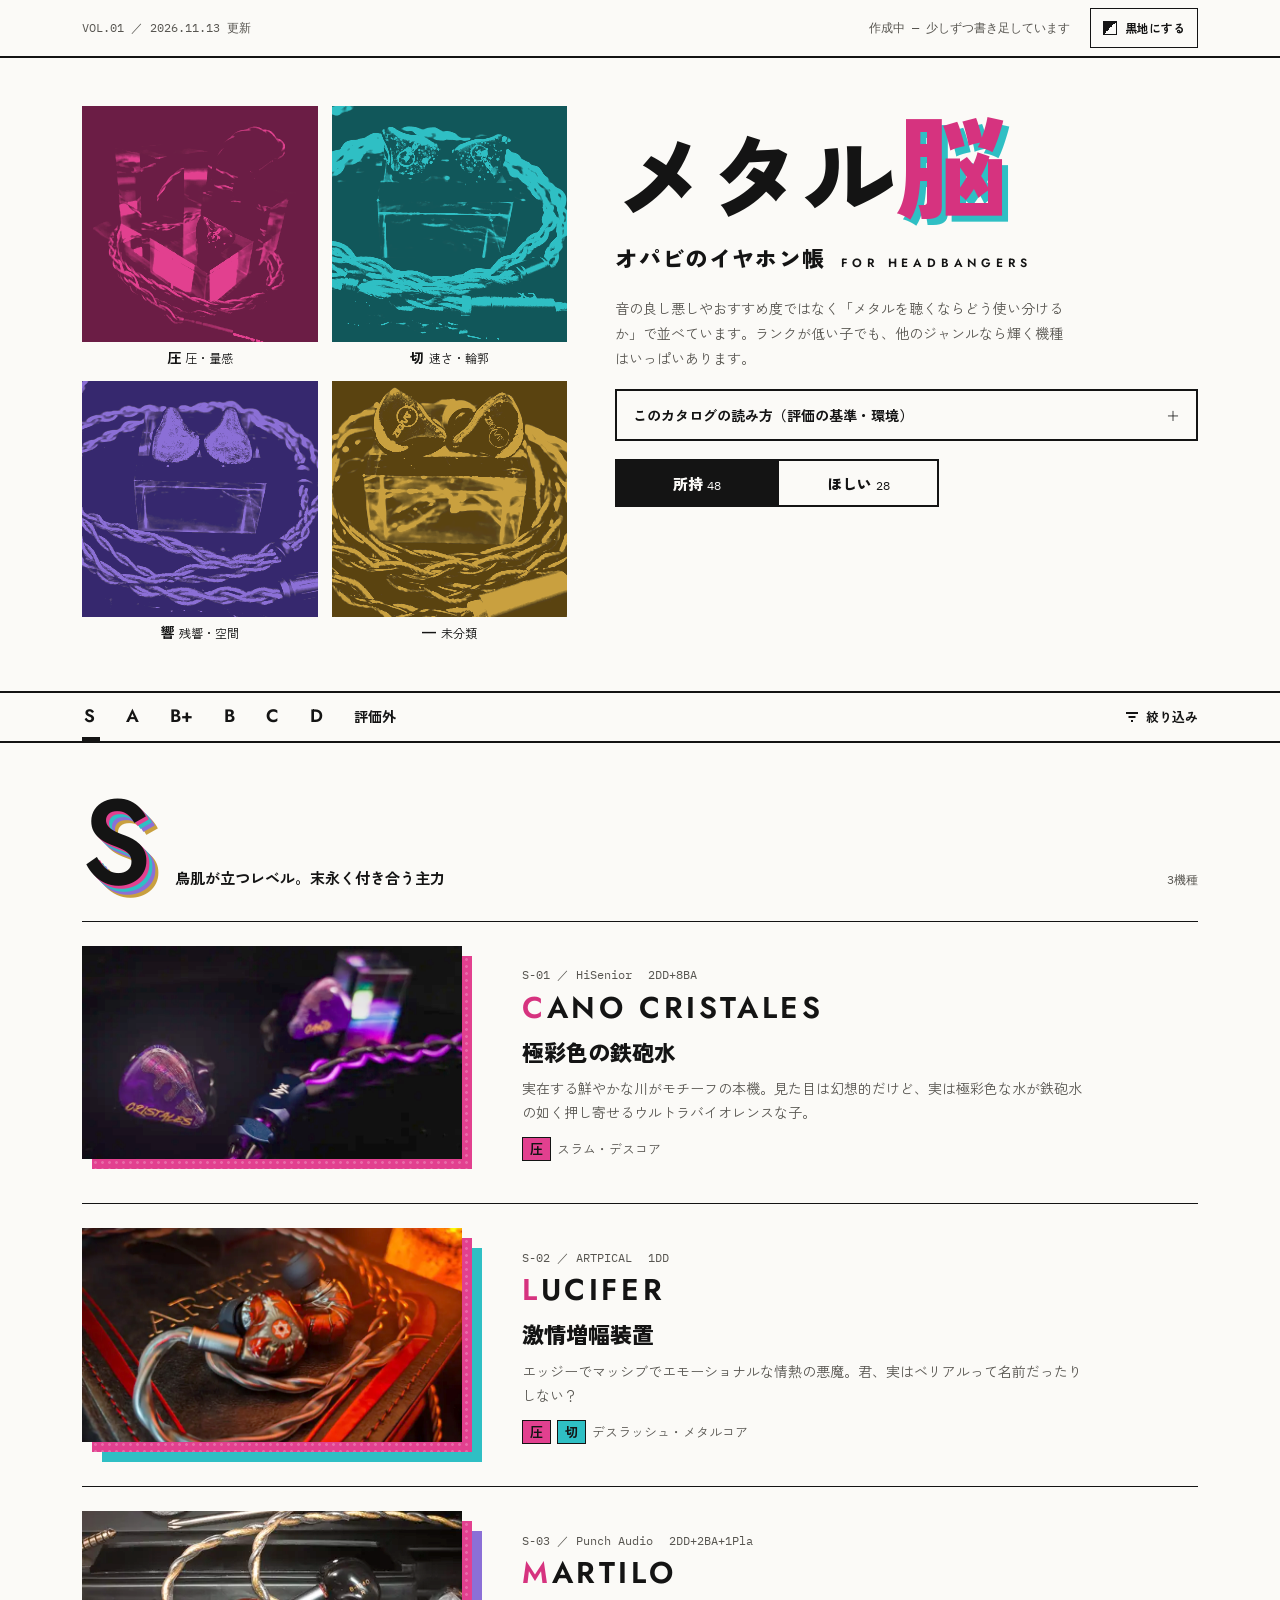
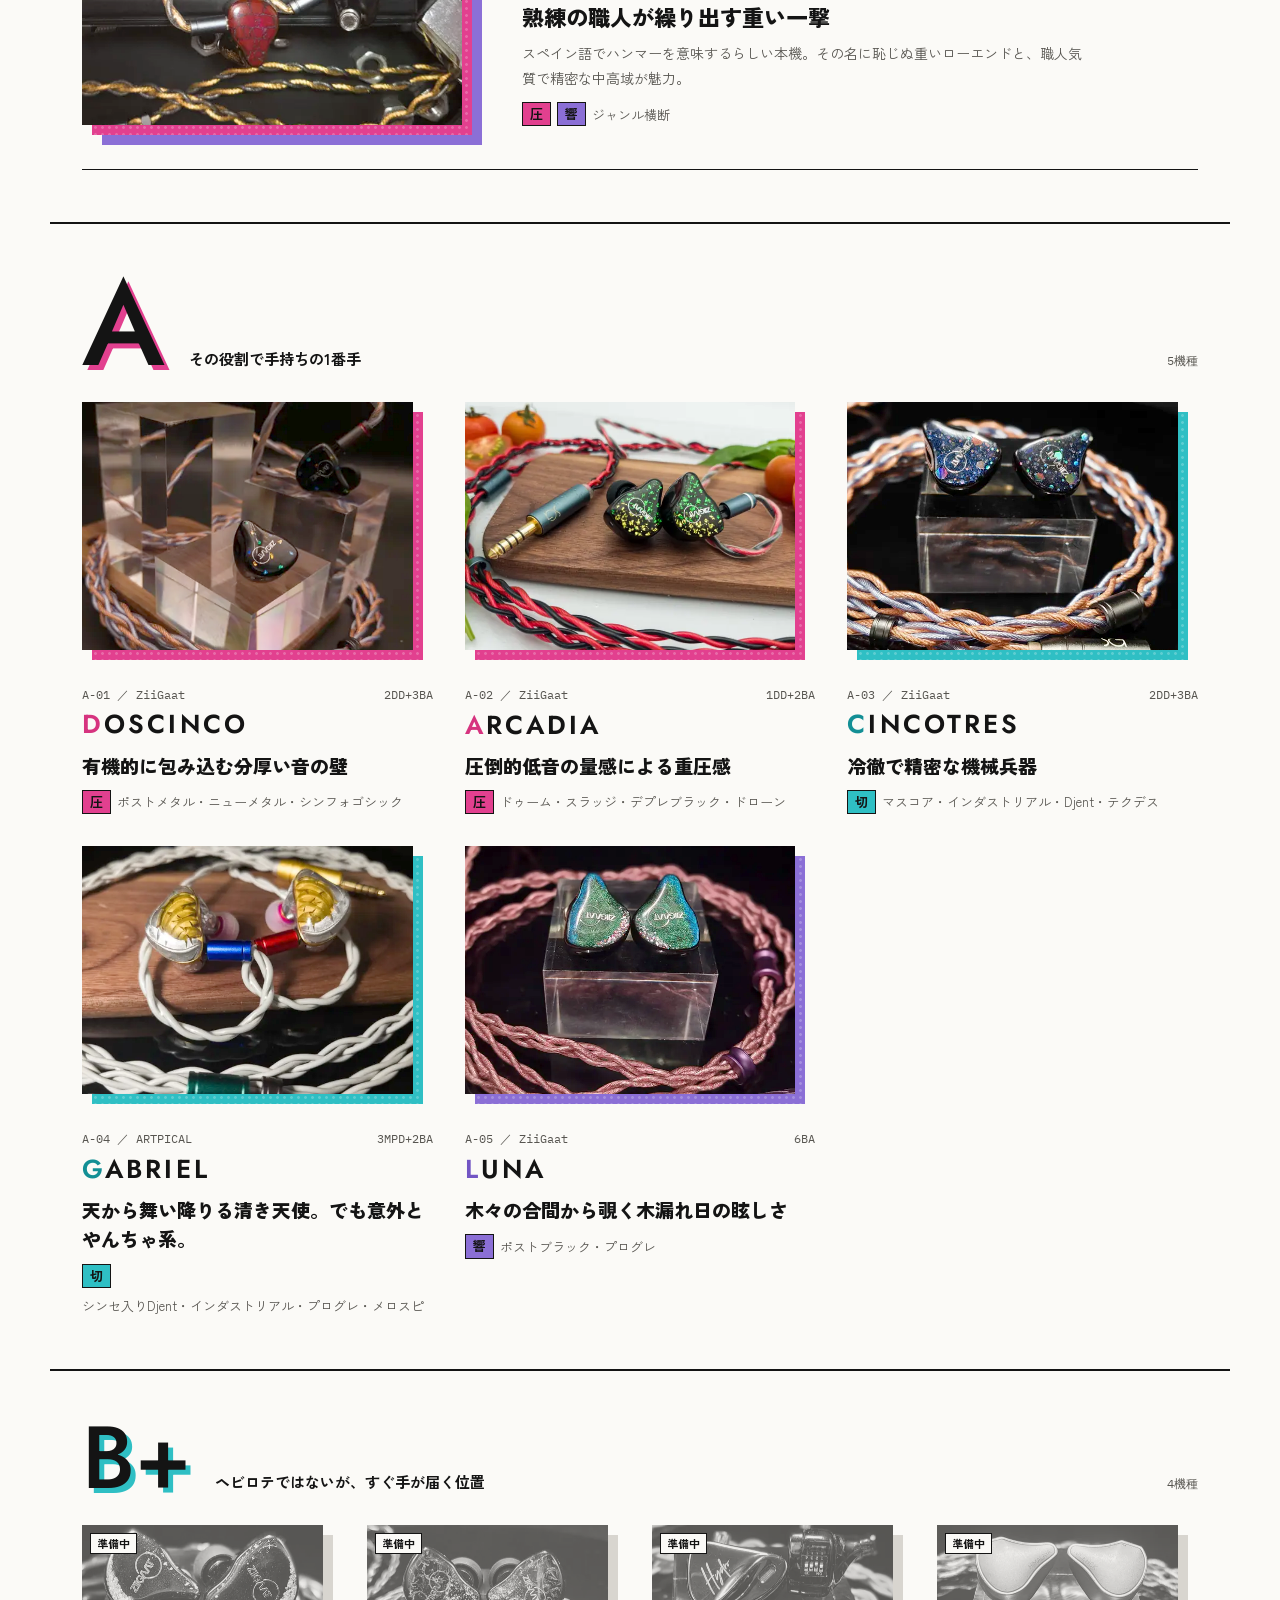
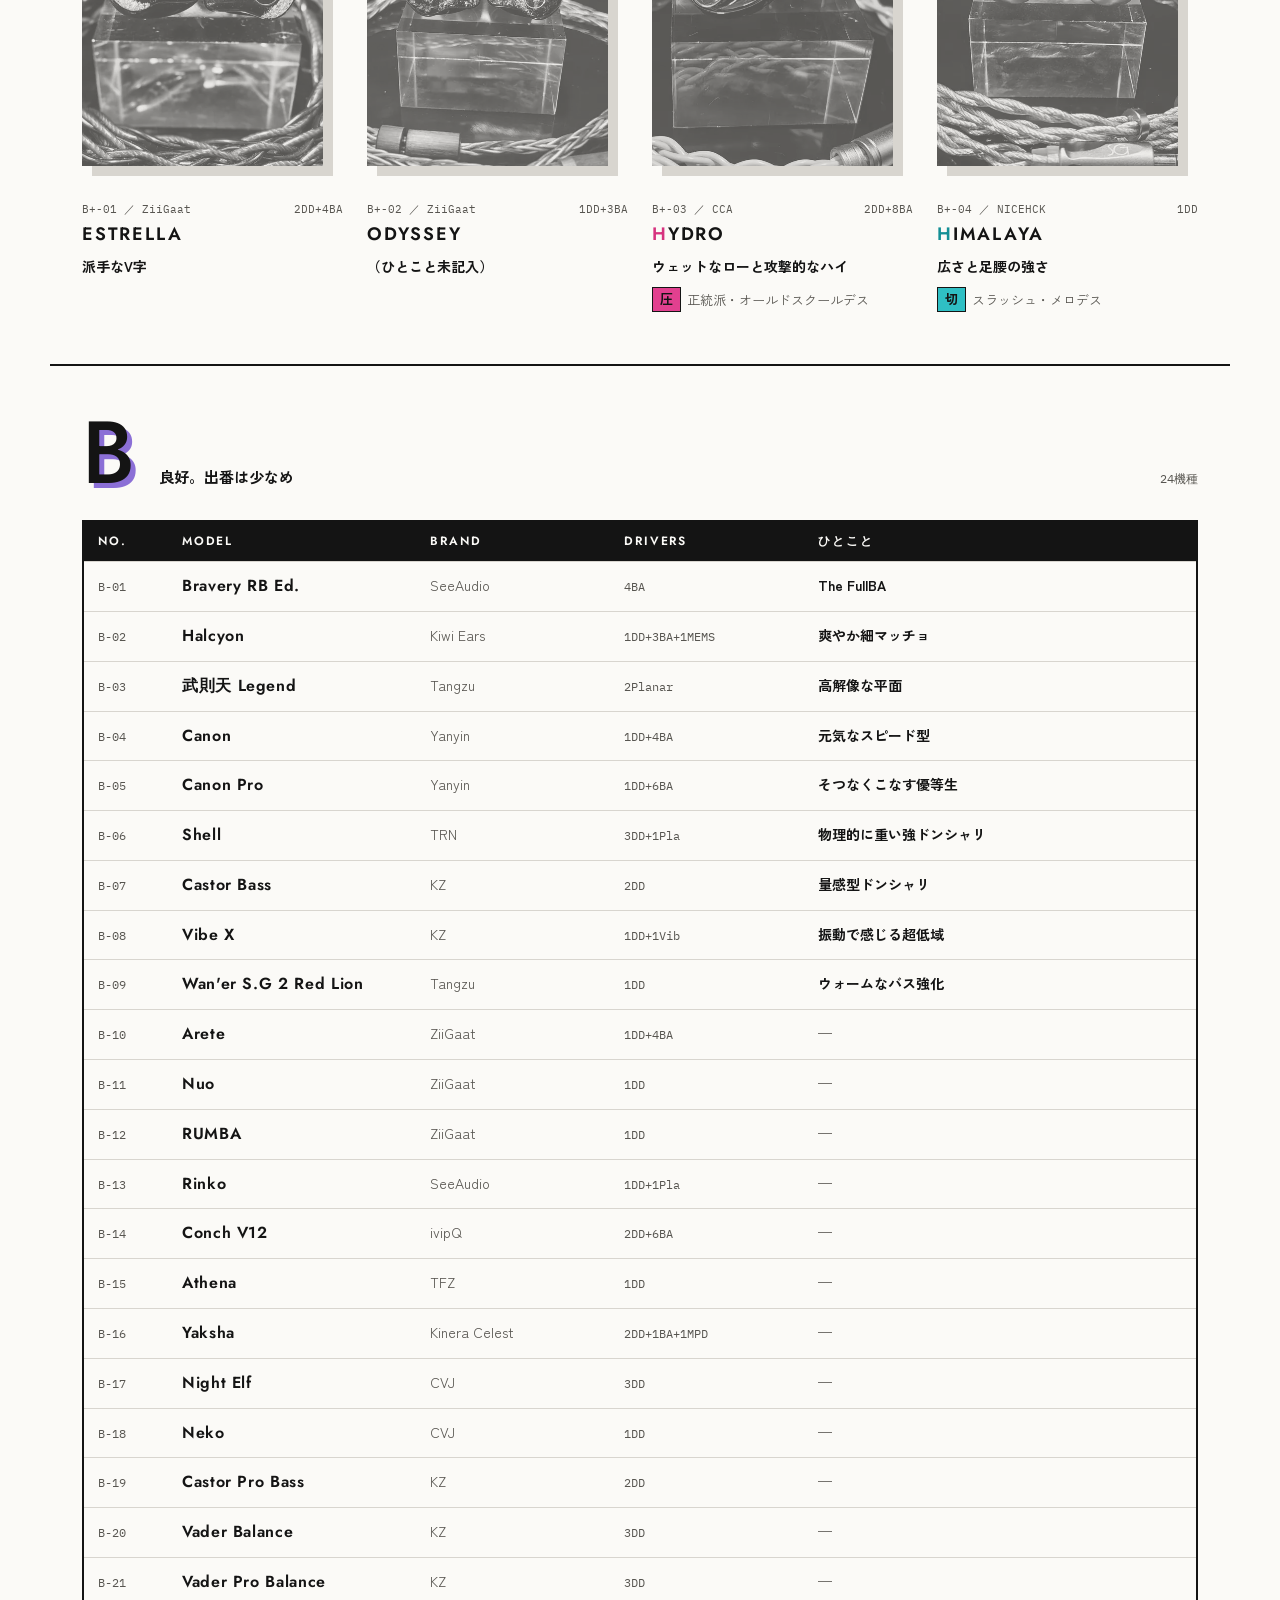
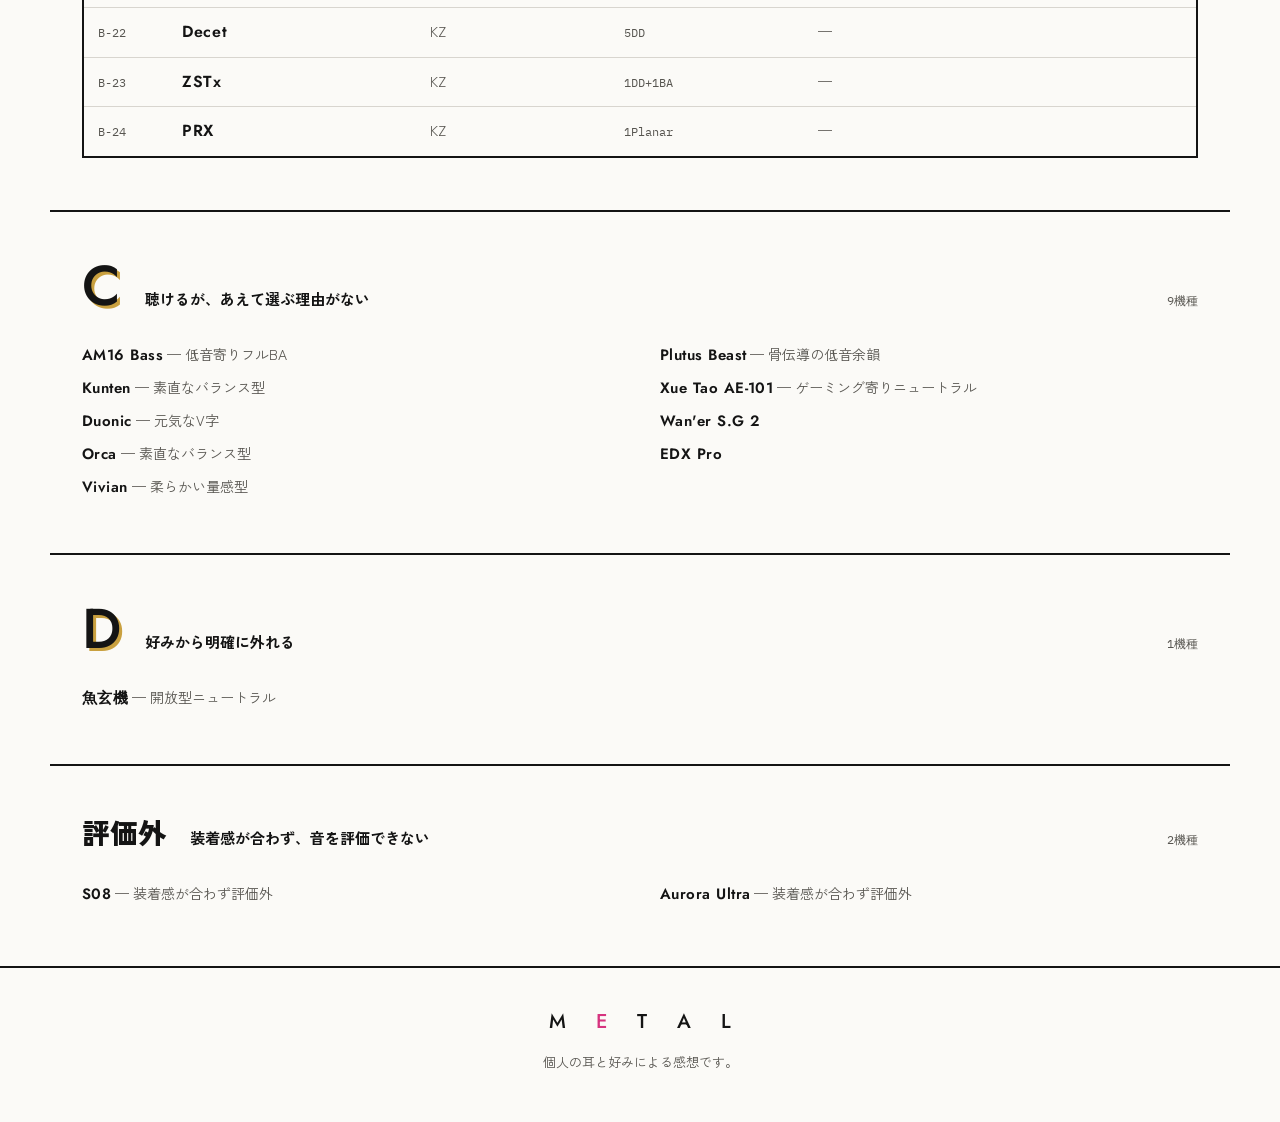
==== commit de0ead4d: "preview: photo lightbox from detail modal (original aspect ratio) Co-Authored-By: Claude Opus 5.5 <n" ====
--- a/preview/index.html
+++ b/preview/index.html
@@ -97,6 +97,12 @@
   <div class="modal__panel" id="modalPanel" role="dialog" aria-modal="true" aria-labelledby="dlgTitle" tabindex="-1"></div>
 </div>
 
+<!-- 写真の拡大表示（詳細モーダルの上に重ねる） -->
+<div class="lightbox" id="lightbox" role="dialog" aria-modal="true" aria-label="写真の拡大表示" tabindex="-1" hidden>
+  <button type="button" class="lightbox__close" data-close-lightbox><svg aria-hidden="true" width="14" height="14" viewBox="0 0 14 14" fill="none" stroke="currentColor" stroke-width="2.2"><path d="M2 2l10 10M12 2L2 12"/></svg>閉じる</button>
+  <img id="lightboxImg" alt="">
+</div>
+
 <!-- 絞り込みシート -->
 <div class="sheet" id="sheet" hidden>
   <div class="sheet__scrim" data-close></div>
--- a/preview/style.css
+++ b/preview/style.css
@@ -74,9 +74,9 @@
 .hero__lead{margin-top:18px;max-width:460px;font-size:14px;color:var(--sub)}
 
 .panel{margin:0}
-.panel__mat{position:relative;isolation:isolate;background:var(--c);border:var(--line);padding:12px}
+.panel__mat{position:relative;isolation:isolate;background:var(--c)}
 .panel__mat img{width:100%;aspect-ratio:1;object-fit:cover;filter:grayscale(1) brightness(1.9) contrast(1.15);mix-blend-mode:multiply}
-.panel__mat::after{content:'';position:absolute;inset:12px;background:var(--d);mix-blend-mode:lighten;pointer-events:none}
+.panel__mat::after{content:'';position:absolute;inset:0;background:var(--d);mix-blend-mode:lighten;pointer-events:none}
 .panel figcaption{margin-top:6px;font-size:12px;line-height:1.4;text-align:center}
 .panel figcaption b{font-size:14px;margin-right:.3em}
 
@@ -132,22 +132,23 @@
 .tier__count{margin-left:auto;font-family:var(--f-mono);font-size:12px;color:var(--sub)}
 .tier--A{--rk:var(--power)} .tier--BP{--rk:var(--edge)} .tier--B{--rk:var(--atmosphere)}
 
-/* マット（台紙）— 主＝台紙の色、副＝下に重ねた板 */
-.mat{position:relative;--gap:12px;padding:0 var(--gap) var(--gap) 0}
+/* 写真の版ズレ — 枠なしの写真の後ろに、主の色の板（--gap ずらし）、副の色の板（--gap×2 ずらし）を重ねる */
+.mat{position:relative;isolation:isolate;--gap:10px;padding:0 calc(var(--gap) * 2) calc(var(--gap) * 2) 0}
 .mat--sm{--gap:6px}
-.mat.has-sub::before{content:'';position:absolute;inset:var(--gap) 0 0 var(--gap);background:var(--sub-c);border:var(--line)}
-.mat__inner{position:relative;background:var(--main-c,var(--rule));border:var(--line);padding:12px}
-.mat--sm .mat__inner{padding:8px}
-.mat--dots .mat__inner{background-image:radial-gradient(#ffffff38 1.2px,transparent 1.6px);background-size:7px 7px}
-.ph{position:relative;overflow:hidden;border:var(--line);aspect-ratio:var(--ar,1);background:var(--rule)}
+.mat::after{content:'';position:absolute;z-index:-1;inset:var(--gap);background-color:var(--main-c,var(--rule))}
+.mat.has-sub::before{content:'';position:absolute;z-index:-2;inset:calc(var(--gap) * 2) 0 0 calc(var(--gap) * 2);background:var(--sub-c)}
+.mat--dots::after{background-image:radial-gradient(#ffffff38 1.2px,transparent 1.6px);background-size:7px 7px}
+.mat__inner{position:relative}
+.ph{position:relative;overflow:hidden;aspect-ratio:var(--ar,1);background:var(--rule)}
 .ph img{width:100%;height:100%;object-fit:cover}
 .ph img.lift-strong{filter:url(#lift-strong)}
 .ph img.lift-soft{filter:url(#lift-soft)}
 .noimg{position:absolute;inset:0;display:grid;place-items:center;font-family:var(--f-mono);font-size:12px;color:var(--sub);text-align:center;padding:8px}
-.badge{position:absolute;left:var(--bp,12px);top:var(--bp,12px);z-index:2;padding:0 6px;background:var(--bg);border:1.5px solid var(--ink);font-size:11px;font-weight:700;line-height:1.7}
-.mat--sm .badge{--bp:8px}
-.is-pending .mat__inner{background:var(--rule)}
+.badge{position:absolute;left:var(--bp,8px);top:var(--bp,8px);z-index:2;padding:0 6px;background:var(--bg);border:1.5px solid var(--ink);font-size:11px;font-weight:700;line-height:1.7}
+.mat--sm .badge{--bp:6px}
+.is-pending .mat::after{background:var(--rule)}
 .is-pending .ph img{filter:grayscale(1);opacity:.6}
+.dlg__photo .mat{--gap:14px}
 
 .meta{display:flex;justify-content:space-between;gap:8px;font-family:var(--f-mono);font-size:12px;color:var(--sub)}
 .name{font-family:var(--f-en);font-weight:600;letter-spacing:.12em;text-transform:uppercase;line-height:1.2}
@@ -305,6 +306,14 @@
 .pager .p-label{display:block;font-family:var(--f-mono);font-size:11px;color:var(--sub)}
 .pager b{display:block;margin-top:2px;font-family:var(--f-en);font-weight:600;font-size:17px;letter-spacing:.08em;text-transform:uppercase}
 .swipe-hint{margin-top:12px;font-size:12px;color:var(--sub);text-align:center;display:none}
+
+/* ---------- 写真の拡大表示 ---------- */
+.dlg__photo{position:relative;cursor:zoom-in}
+.zoom-btn{position:absolute;right:calc(var(--gap, 14px) * 2 + 10px);bottom:calc(var(--gap, 14px) * 2 + 10px);z-index:3;display:inline-flex;align-items:center;gap:6px;min-height:40px;padding:0 12px;background:var(--bg);color:var(--ink);border:var(--line);box-shadow:3px 3px 0 var(--ink);font-weight:700;font-size:12px;cursor:pointer}
+.dlg__photo .mat{--gap:14px}
+.lightbox{position:fixed;inset:0;z-index:80;display:grid;place-items:center;padding:64px 16px 24px;background:rgba(10,10,10,.92);outline:none;cursor:zoom-out}
+.lightbox img{max-width:100%;max-height:100%;width:auto;height:auto;object-fit:contain;cursor:default}
+.lightbox__close{position:absolute;top:calc(14px + env(safe-area-inset-top,0px));right:16px;display:inline-flex;align-items:center;gap:8px;min-height:44px;padding:0 16px;background:#fbfaf7;color:#141414;border:2px solid #141414;font-weight:700;font-size:13px;cursor:pointer}
 
 /* ---------- filter sheet ---------- */
 .sheet{position:fixed;inset:0;z-index:55}
@@ -368,8 +377,6 @@
   .hero__tag{font-size:11px;letter-spacing:.35em;padding-left:.35em}
   .hero__lead{display:none}
   .hero__panels{grid-template-columns:repeat(4,minmax(0,1fr));gap:8px;margin-top:4px}
-  .panel__mat{padding:5px}
-  .panel__mat::after{inset:5px}
   .panel figcaption{font-size:10px}
   .panel figcaption b{font-size:12px}
   .about summary{font-size:13px;padding:0 12px}
@@ -391,7 +398,7 @@
   /* S：サムネイル＋文字の行 */
   .srow__link{grid-template-columns:132px minmax(0,1fr);gap:14px;padding:14px 0}
   .srow .mat{--gap:6px}
-  .srow .mat__inner{padding:8px;background-image:none}
+  .srow .mat::after{background-image:none}
   .srow .ph{--ar:1}
   .srow .meta{font-size:11px}
   .srow .meta span + span{display:none}
@@ -408,7 +415,7 @@
   .tier--A .card:first-child .card__link{padding-top:0}
   .tier--A .mat{grid-row:1 / span 4;--gap:6px}
   .tier--A .ph{--ar:1}
-  .tier--A .mat__inner{padding:8px;background-image:none}
+  .tier--A .mat::after{background-image:none}
   .tier--A .card .meta{margin-top:0;font-size:11px}
   .tier--A .card .meta span + span{display:none}
   .tier--A .card .name{font-size:19px;letter-spacing:.1em}
@@ -422,8 +429,8 @@
   .tier--BP .card__link{display:grid;grid-template-columns:88px minmax(0,1fr);grid-template-rows:auto auto 1fr;column-gap:14px;padding:12px 0;align-items:start}
   .tier--BP .card:first-child .card__link{padding-top:0}
   .tier--BP .mat{grid-row:1 / span 3;--gap:6px}
-  .tier--BP .mat__inner{padding:6px}
-  .tier--BP .badge{--bp:4px;font-size:10px;padding:0 4px}
+  .tier--BP .mat{--gap:5px}
+  .tier--BP .badge{--bp:3px;font-size:10px;padding:0 4px}
   .tier--BP .card .meta{margin-top:0}
   .tier--BP .card .meta span + span{display:none}
   .tier--BP .card .name{font-size:16px;letter-spacing:.08em}
@@ -459,6 +466,8 @@
   .dlg__close{width:44px;height:44px;min-height:0;padding:0;justify-content:center;border:0;box-shadow:none;background:none}
   .dlg__hero{gap:0;padding:18px 0 28px}
   .dlg__photo{flex-basis:100%;max-width:none}
+  .dlg__photo .mat{--gap:10px}
+  .zoom-btn{right:30px;bottom:30px;min-height:36px;padding:0 10px}
   .dlg__info{flex-basis:100%;padding-top:24px}
   .dlg__rank{font-size:80px;text-shadow:4px 4px 0 var(--rk,var(--power))}
   .dlg__rank.is-S{text-shadow:2px 2px 0 var(--power),4px 4px 0 var(--edge),6px 6px 0 var(--atmosphere),8px 8px 0 var(--none)}
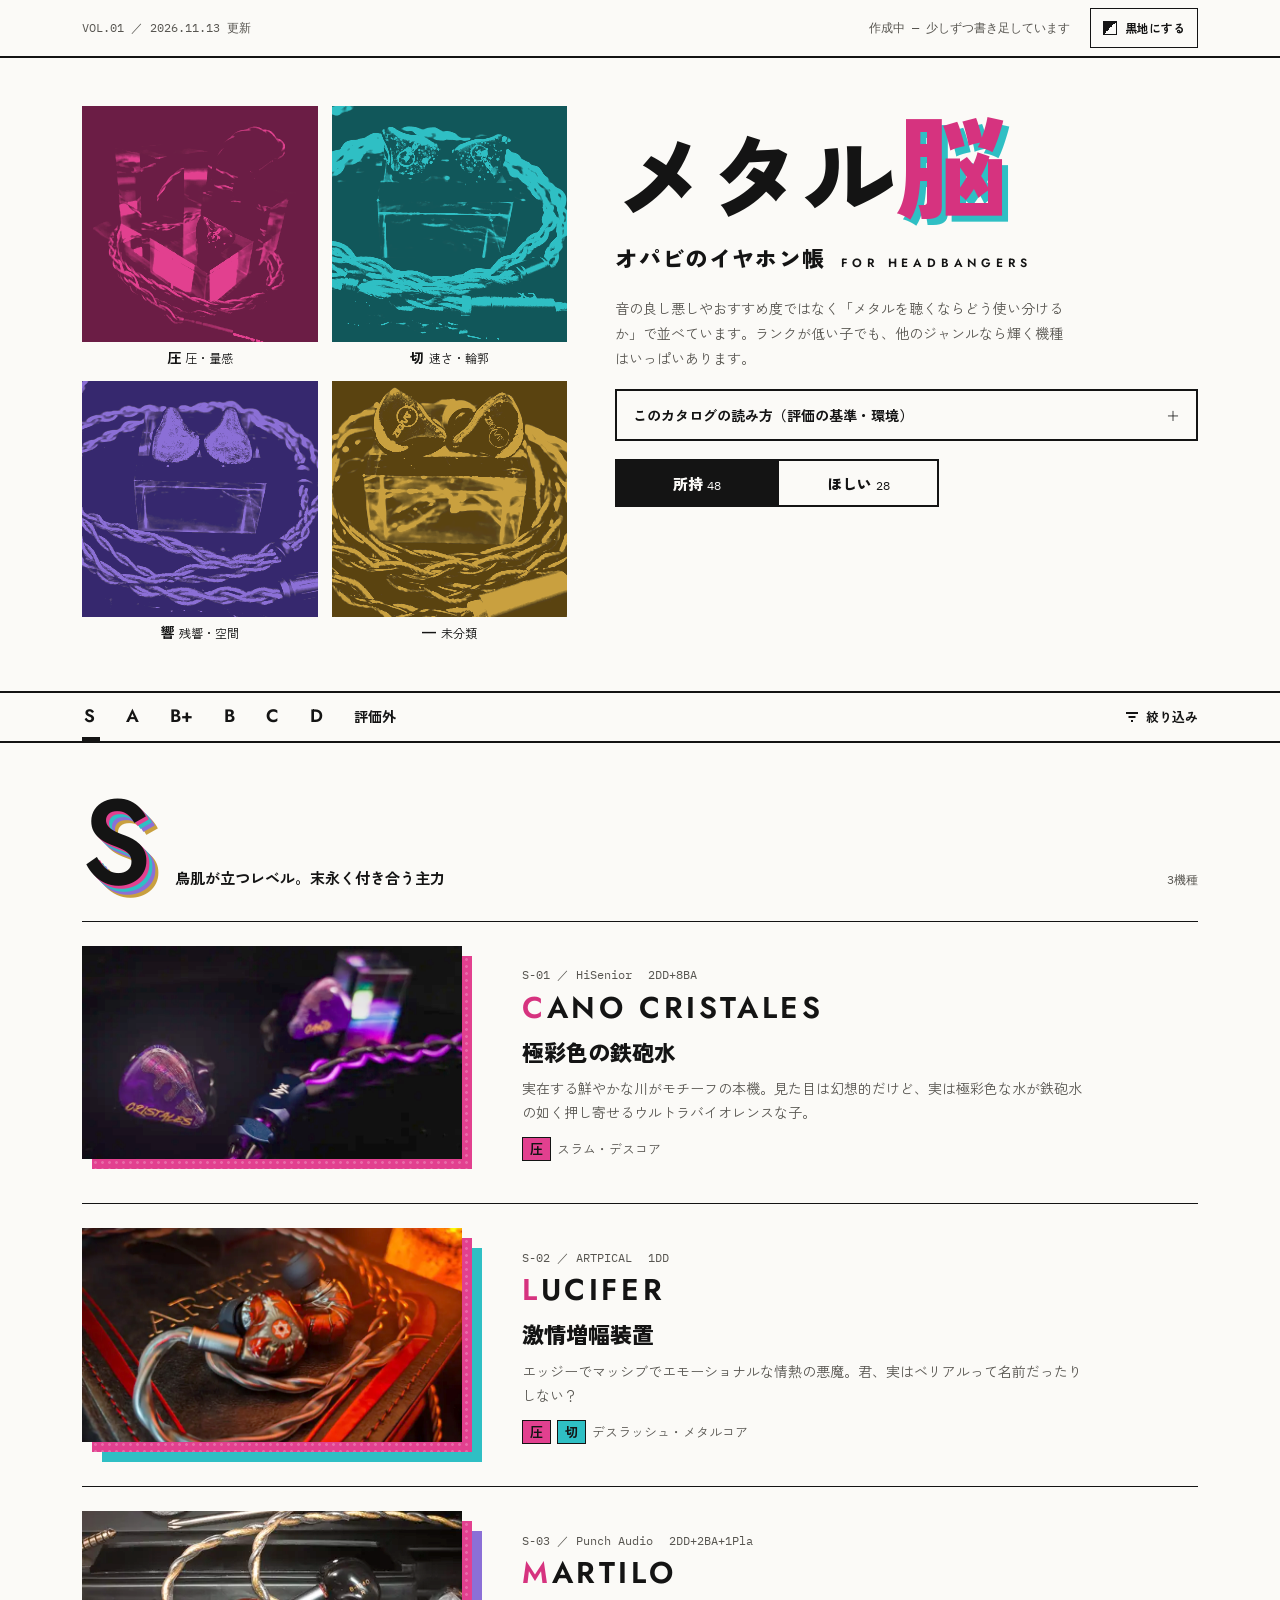
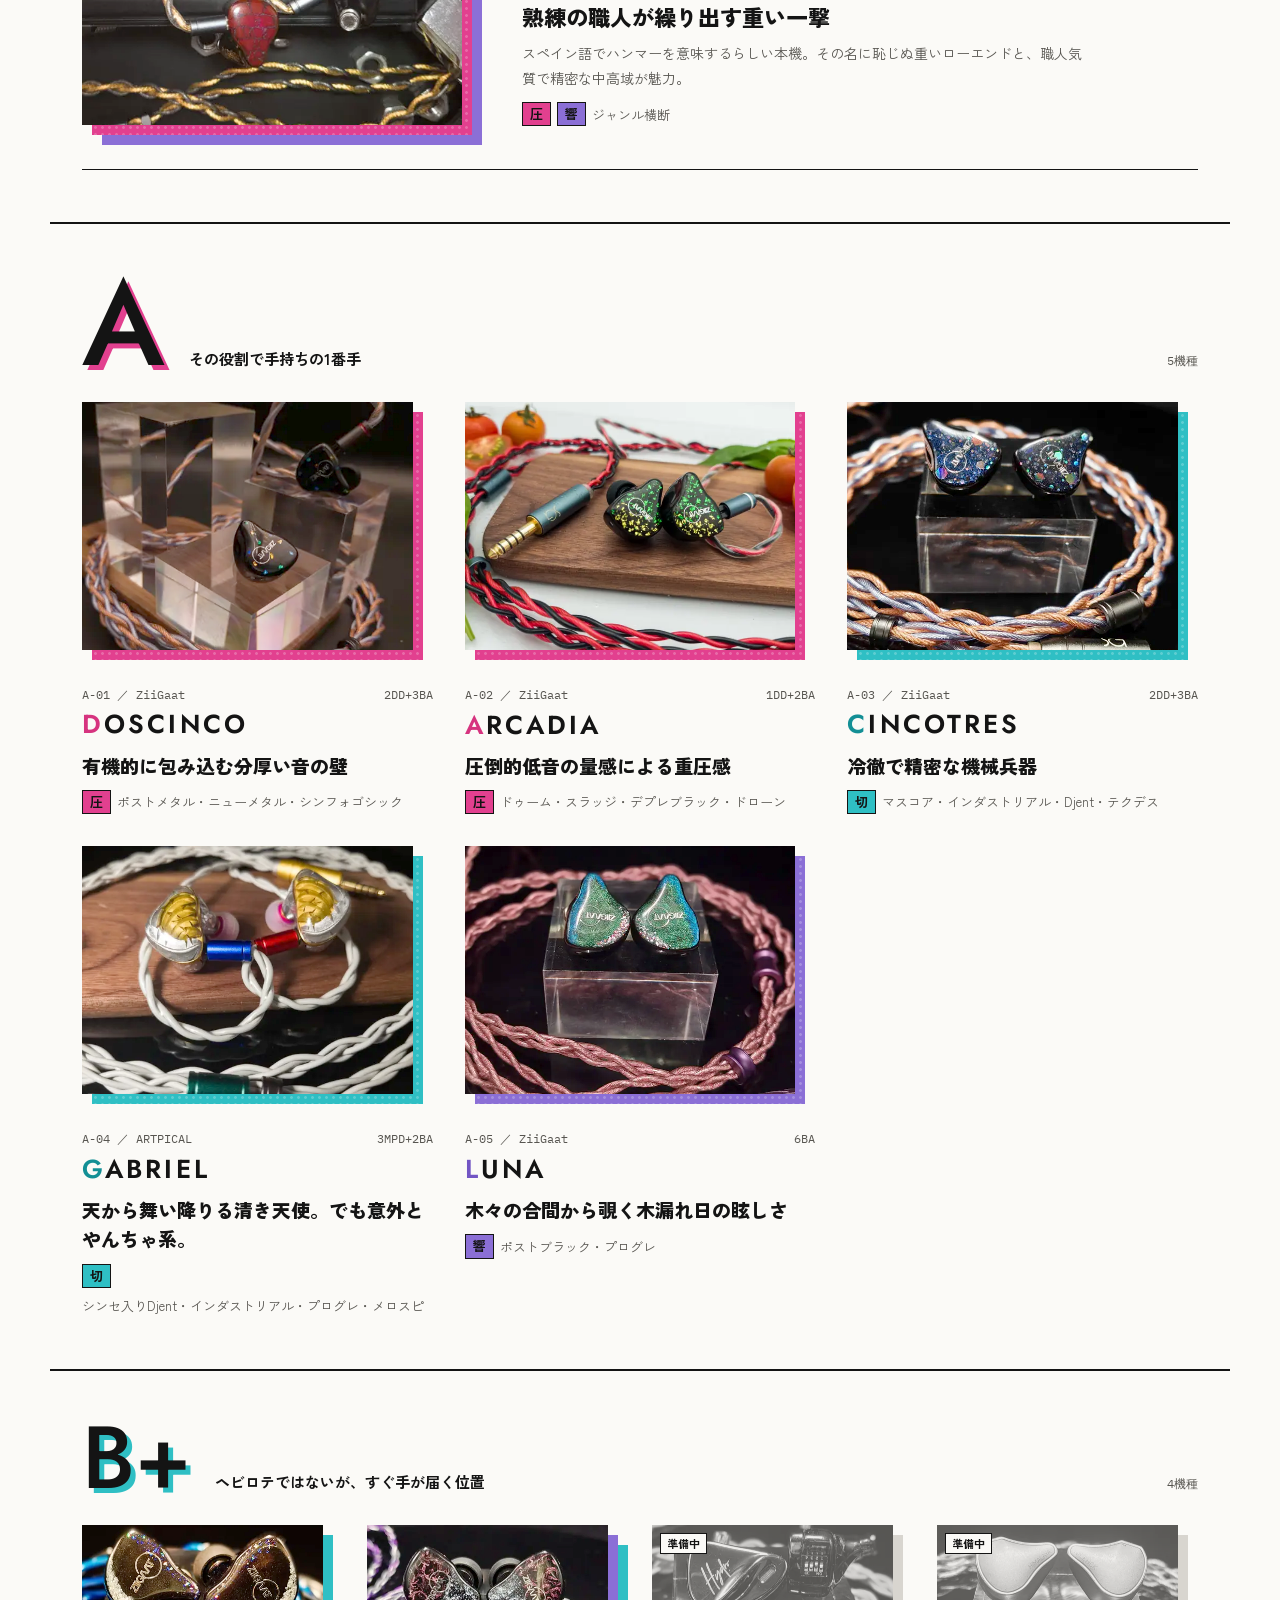
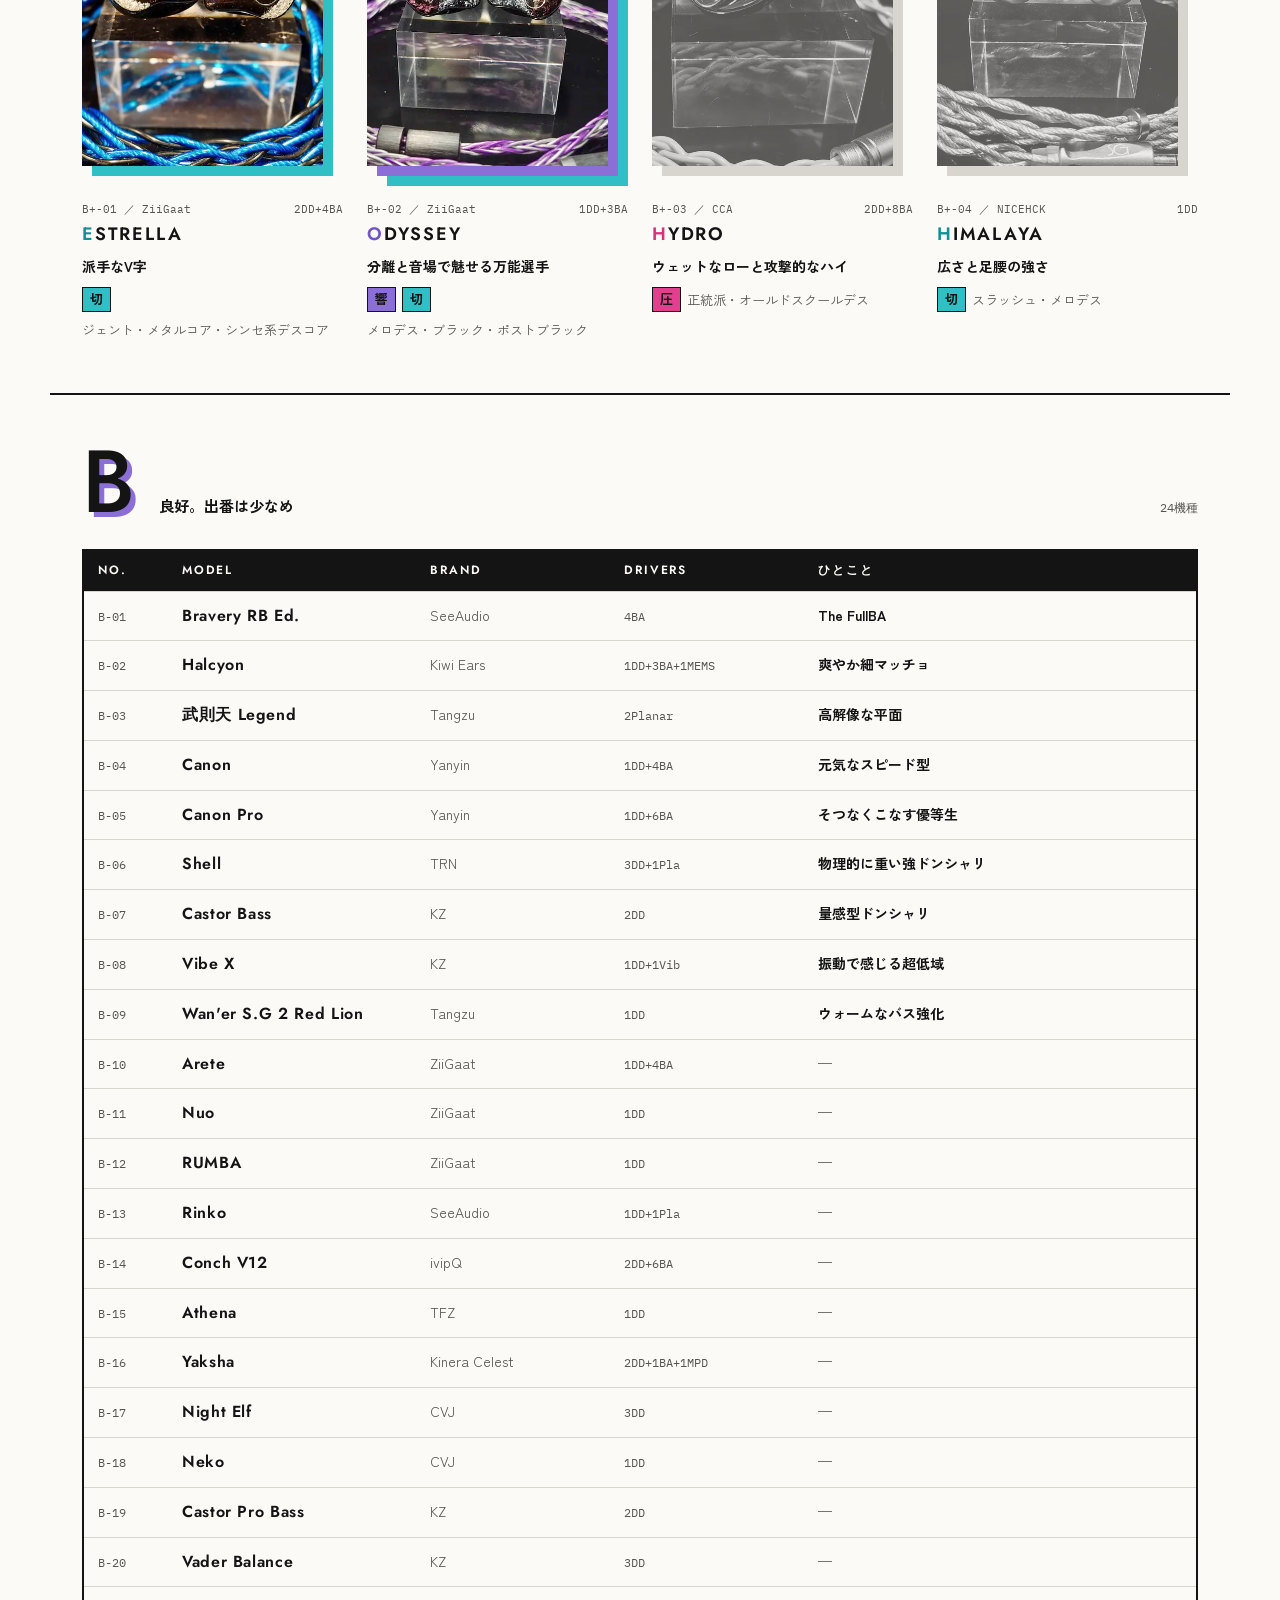
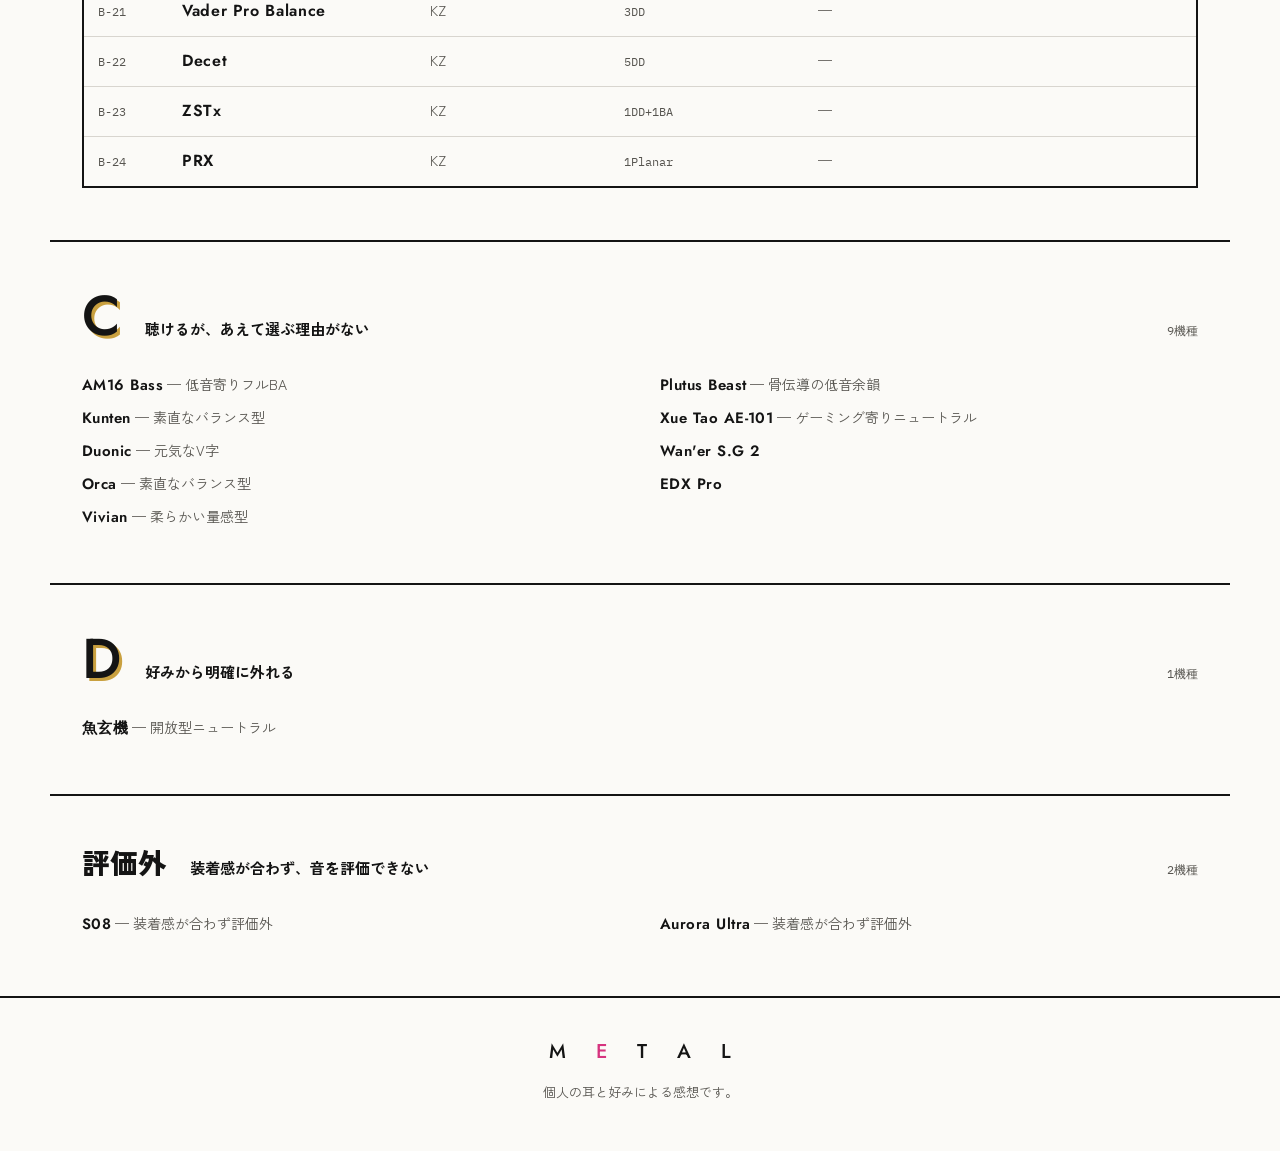
==== commit b33e553c: "preview: mobile short lead, external-link mark on songs, filtered prev/next, '一覧へ' label, wishlist n" ====
--- a/preview/index.html
+++ b/preview/index.html
@@ -7,9 +7,15 @@
 <meta name="description" content="メタルばかり聴く人間の、所持イヤホン台帳。メタルを聴くならどう使い分けるか、で並べています。">
 <meta name="color-scheme" content="light dark">
 <meta property="og:type" content="website">
+<meta property="og:site_name" content="メタル脳">
+<meta property="og:locale" content="ja_JP">
+<meta property="og:url" content="https://opabin.github.io/iem-catalog/">
 <meta property="og:title" content="メタル脳 — オパビのイヤホン帳">
 <meta property="og:description" content="メタルばかり聴く人間の、所持イヤホン台帳。">
 <meta property="og:image" content="https://opabin.github.io/iem-catalog/ogp.png">
+<meta property="og:image:width" content="1200">
+<meta property="og:image:height" content="630">
+<meta property="og:image:alt" content="メタル脳 — オパビのイヤホン帳">
 <meta name="twitter:card" content="summary_large_image">
 <link rel="preconnect" href="https://fonts.googleapis.com">
 <link rel="preconnect" href="https://fonts.gstatic.com" crossorigin>
@@ -34,6 +40,7 @@
   <div class="hero__text">
     <h1 class="hero__title">メタル<span class="brain">脳</span></h1>
     <p class="hero__sub"><span class="hero__catch">オパビのイヤホン帳</span><span class="hero__tag">FOR HEADBANGERS</span></p>
+    <p class="hero__short">音の良し悪しではなく、メタルでの使い分けで並べています。</p>
     <p class="hero__lead">音の良し悪しやおすすめ度ではなく「メタルを聴くならどう使い分けるか」で並べています。ランクが低い子でも、他のジャンルなら輝く機種はいっぱいあります。</p>
   </div>
   <div class="hero__panels" id="heroPanels"></div>
@@ -130,6 +137,13 @@
 
 <div class="toast" id="toast" role="status" aria-live="polite" hidden></div>
 
+<!-- コピーできない環境（アプリ内ブラウザなど）向け：URLを選択状態で見せる -->
+<div class="copybox" id="copyBox" role="dialog" aria-labelledby="copyBoxTitle" hidden>
+  <p id="copyBoxTitle">このURLを長押し（または選択）してコピーしてください</p>
+  <input type="text" id="copyBoxInput" readonly aria-label="この機種のURL">
+  <button type="button" class="link-btn" id="copyBoxClose">閉じる</button>
+</div>
+
 <!-- 暗い写真の影を持ち上げるガンマ補正（写真の lum で自動適用） -->
 <svg width="0" height="0" style="position:absolute" aria-hidden="true" focusable="false">
   <filter id="lift-strong" color-interpolation-filters="sRGB"><feComponentTransfer><feFuncR type="gamma" exponent="0.68"/><feFuncG type="gamma" exponent="0.68"/><feFuncB type="gamma" exponent="0.68"/></feComponentTransfer></filter>
--- a/preview/style.css
+++ b/preview/style.css
@@ -71,6 +71,7 @@
 .hero__sub{display:flex;flex-wrap:wrap;align-items:baseline;gap:4px 16px;margin-top:20px}
 .hero__catch{font-weight:900;font-size:22px;letter-spacing:.06em}
 .hero__tag{font-family:var(--f-en);font-weight:600;font-size:12px;letter-spacing:.4em}
+.hero__short{display:none}
 .hero__lead{margin-top:18px;max-width:460px;font-size:14px;color:var(--sub)}
 
 .panel{margin:0}
@@ -217,7 +218,8 @@
 .wgroup__head h3{font-family:var(--f-en);font-weight:600;font-size:24px;letter-spacing:.06em}
 .wgroup__head span{font-family:var(--f-mono);font-size:12px;color:var(--sub)}
 .wgroup ul{list-style:none;border-bottom:1px solid var(--ink)}
-.wgroup li{display:flex;justify-content:space-between;align-items:baseline;gap:12px;padding:10px 0;border-top:1px solid var(--ink)}
+.wgroup li{display:flex;flex-wrap:wrap;justify-content:space-between;align-items:baseline;gap:0 12px;padding:10px 0;border-top:1px solid var(--ink)}
+.wgroup .wnote{flex-basis:100%;margin-top:2px;font-size:13px;color:var(--sub)}
 .wgroup li b{font-family:var(--f-en);font-weight:600;font-size:17px;letter-spacing:.04em}
 .wgroup li span{font-family:var(--f-mono);font-size:12px;color:var(--sub);white-space:nowrap}
 
@@ -262,11 +264,23 @@
 .tone > div{border:var(--line)}
 .tone h3{padding:4px 16px;border-bottom:var(--line);font-weight:900;font-size:16px;color:#141414}
 .tone p{padding:12px 16px 16px;font-size:14px}
+.tempo{max-width:560px}
+.tempo__bar{display:grid;grid-template-columns:repeat(5,minmax(0,1fr));gap:6px}
+.tempo__cell{position:relative;height:28px;border:var(--line);background:var(--bg)}
+.tempo__cell.is-on{background-image:radial-gradient(var(--emph,var(--power)) 1.7px,transparent 2px);background-size:6px 6px}
+.tempo__cell.is-best{background:var(--emph,var(--power))}
+.tempo__ends{display:flex;justify-content:space-between;margin-top:8px;font-weight:700;font-size:13px}
+.tempo__legend{display:flex;flex-wrap:wrap;gap:4px 18px;margin-top:10px;font-size:12px;color:var(--sub)}
+.tempo__legend span{display:inline-flex;align-items:center;gap:6px}
+.tempo__legend i{width:14px;height:14px;border:1.5px solid var(--ink)}
+.tempo__legend .lg-best{background:var(--emph,var(--power))}
+.tempo__legend .lg-on{background-image:radial-gradient(var(--emph,var(--power)) 1.2px,transparent 1.5px);background-size:4px 4px}
+.tempo__note{margin-top:12px;max-width:560px;font-size:14px;color:var(--sub)}
 .likes{display:grid;grid-template-columns:repeat(2,minmax(0,1fr));gap:56px}
 .nlist{list-style:none;counter-reset:n;display:flex;flex-direction:column;gap:12px}
 .nlist li{counter-increment:n;display:grid;grid-template-columns:48px minmax(0,1fr)}
 .nlist li::before{content:counter(n,decimal-leading-zero);font-family:var(--f-en);font-weight:600;font-size:24px;line-height:1;padding-top:3px}
-.nlist--good li::before{text-shadow:2px 2px 0 var(--power)}
+.nlist--good li::before{text-shadow:2px 2px 0 var(--emph,var(--power))}
 .nlist--bad li::before{color:var(--sub)}
 .fit{margin-top:24px;padding:10px 14px;border:1.5px solid var(--ink);font-size:14px}
 .fit b{margin-right:.5em}
@@ -276,7 +290,7 @@
 .verdict .label small{display:block;margin:0}
 .verdict p{max-width:820px;font-weight:700;font-size:28px;line-height:2.1;letter-spacing:.03em}
 .verdict p > span{background:linear-gradient(var(--ink),var(--ink)) 0 100%/100% 2px no-repeat;padding-bottom:.3em;-webkit-box-decoration-break:clone;box-decoration-break:clone}
-.verdict em{font-style:normal;font-weight:900;font-size:1.22em;text-shadow:3px 3px 0 var(--power)}
+.verdict em{font-style:normal;font-weight:900;font-size:1.22em;text-shadow:3px 3px 0 var(--emph,var(--power))}
 
 .dlg__lists{display:flex;flex-wrap:wrap;gap:40px 56px;padding-top:44px}
 .dlg__lists > div{flex:1 1 340px;min-width:0}
@@ -286,11 +300,18 @@
 .playlist .sq{width:18px;height:18px;border:var(--line)}
 .playlist b{font-family:var(--f-en);font-weight:600;font-size:17px;letter-spacing:.03em}
 .playlist .by{color:var(--sub);font-size:14px}
-.playlist .pick{font-size:12px;font-weight:900;padding:0 8px;border:1.5px solid var(--ink)}
+.playlist .ext{margin-left:6px;font-weight:700;font-size:14px;color:var(--sub)}
+.playlist a[href]:hover b{text-decoration:underline;text-decoration-thickness:2px;text-underline-offset:4px}
+.sr{position:absolute;width:1px;height:1px;overflow:hidden;clip:rect(0 0 0 0);white-space:nowrap}
+.dlg__close .lbl-sp{display:none}
+.playlist .pick{font-size:12px;font-weight:900;padding:0 8px;border:1.5px solid var(--ink);background:var(--bg);color:var(--ink);box-shadow:2px 2px 0 var(--emph,var(--power))}
 .vs{border-top:var(--line)}
 .vs__item{display:block;width:100%;text-align:left;padding:12px 0;background:none;border:0;border-bottom:1px solid var(--rule);font-size:14px}
 button.vs__item{cursor:pointer}
-button.vs__item:hover b{text-decoration:underline}
+.vs__item--link{display:grid;grid-template-columns:minmax(0,1fr) auto;gap:12px;align-items:center;color:var(--ink)}
+.vs__item--link b{text-decoration:underline;text-decoration-thickness:2px;text-underline-offset:4px}
+.vs__go{flex:0 0 auto;padding:4px;box-sizing:content-box;border:1.5px solid var(--ink);box-shadow:2px 2px 0 var(--emph,var(--power))}
+.vs__item--link:hover .vs__go{background:var(--emph,var(--power));color:#141414}
 .vs__item b{font-family:var(--f-en);font-weight:600;font-size:16px;margin-right:.6em}
 .setup{font-family:var(--f-mono);font-size:13px;line-height:1.9}
 .log{margin-top:24px;border:1.5px solid var(--ink)}
@@ -312,7 +333,7 @@
 .zoom-btn{position:absolute;right:calc(var(--gap, 14px) * 2 + 10px);bottom:calc(var(--gap, 14px) * 2 + 10px);z-index:3;display:inline-flex;align-items:center;gap:6px;min-height:40px;padding:0 12px;background:var(--bg);color:var(--ink);border:var(--line);box-shadow:3px 3px 0 var(--ink);font-weight:700;font-size:12px;cursor:pointer}
 .dlg__photo .mat{--gap:14px}
 .lightbox{position:fixed;inset:0;z-index:80;display:grid;place-items:center;padding:64px 16px 24px;background:rgba(10,10,10,.92);outline:none;cursor:zoom-out}
-.lightbox img{max-width:100%;max-height:100%;width:auto;height:auto;object-fit:contain;cursor:default}
+.lightbox img{display:block;width:auto;height:auto;max-width:min(100%,1400px);max-height:calc(100vh - 88px);max-height:calc(100dvh - 88px - env(safe-area-inset-top,0px) - env(safe-area-inset-bottom,0px));object-fit:contain;cursor:default}
 .lightbox__close{position:absolute;top:calc(14px + env(safe-area-inset-top,0px));right:16px;display:inline-flex;align-items:center;gap:8px;min-height:44px;padding:0 16px;background:#fbfaf7;color:#141414;border:2px solid #141414;font-weight:700;font-size:13px;cursor:pointer}
 
 /* ---------- filter sheet ---------- */
@@ -340,6 +361,9 @@
 .sheet__actions{display:grid;grid-template-columns:auto minmax(0,1fr);gap:14px;align-items:center;margin-top:16px}
 
 /* ---------- toast ---------- */
+.copybox{position:fixed;left:50%;bottom:calc(16px + env(safe-area-inset-bottom,0px));z-index:75;transform:translateX(-50%);width:min(calc(100% - 32px),520px);display:grid;grid-template-columns:minmax(0,1fr) auto;gap:8px 12px;align-items:center;padding:14px 16px;background:var(--bg);color:var(--ink);border:var(--line);box-shadow:4px 4px 0 var(--power)}
+.copybox p{grid-column:1 / -1;font-size:13px;font-weight:700}
+.copybox input{min-width:0;min-height:44px;padding:0 10px;border:1.5px solid var(--ink);background:var(--bg);color:var(--ink);font-family:var(--f-mono);font-size:14px}
 .toast{position:fixed;left:50%;bottom:24px;z-index:70;transform:translateX(-50%);padding:10px 18px;background:var(--ink);color:var(--bg);border:var(--line);box-shadow:3px 3px 0 var(--power);font-weight:700;font-size:14px}
 
 /* ==========================================================
@@ -376,6 +400,7 @@
   .hero__catch{font-size:18px}
   .hero__tag{font-size:11px;letter-spacing:.35em;padding-left:.35em}
   .hero__lead{display:none}
+  .hero__short{display:block;margin-top:10px;font-size:12px;color:var(--sub)}
   .hero__panels{grid-template-columns:repeat(4,minmax(0,1fr));gap:8px;margin-top:4px}
   .panel figcaption{font-size:10px}
   .panel figcaption b{font-size:12px}
@@ -463,7 +488,8 @@
   .dlg__actions{gap:0}
   .dlg__share{width:44px;height:44px;min-height:0;padding:0;justify-content:center;border:0;background:none}
   .dlg__share .lbl,.dlg__close .lbl{position:absolute;width:1px;height:1px;overflow:hidden;clip:rect(0 0 0 0);white-space:nowrap}
-  .dlg__close{width:44px;height:44px;min-height:0;padding:0;justify-content:center;border:0;box-shadow:none;background:none}
+  .dlg__close{width:auto;height:44px;min-height:0;padding:0 6px;gap:4px;justify-content:center;border:0;box-shadow:none;background:none;font-size:12px}
+  .dlg__close .lbl-sp{display:inline}
   .dlg__hero{gap:0;padding:18px 0 28px}
   .dlg__photo{flex-basis:100%;max-width:none}
   .dlg__photo .mat{--gap:10px}
@@ -483,7 +509,7 @@
   .verdict .label{padding-top:0}
   .verdict .label small{display:inline;margin-left:.6em}
   .verdict p{font-size:21px;line-height:2.1}
-  .verdict em{text-shadow:2px 2px 0 var(--power)}
+  .verdict em{text-shadow:2px 2px 0 var(--emph,var(--power))}
   .dlg__lists{padding-top:28px;gap:28px}
   .playlist a{grid-template-columns:26px minmax(0,1fr) auto;min-height:52px}
   .playlist b{font-size:16px}
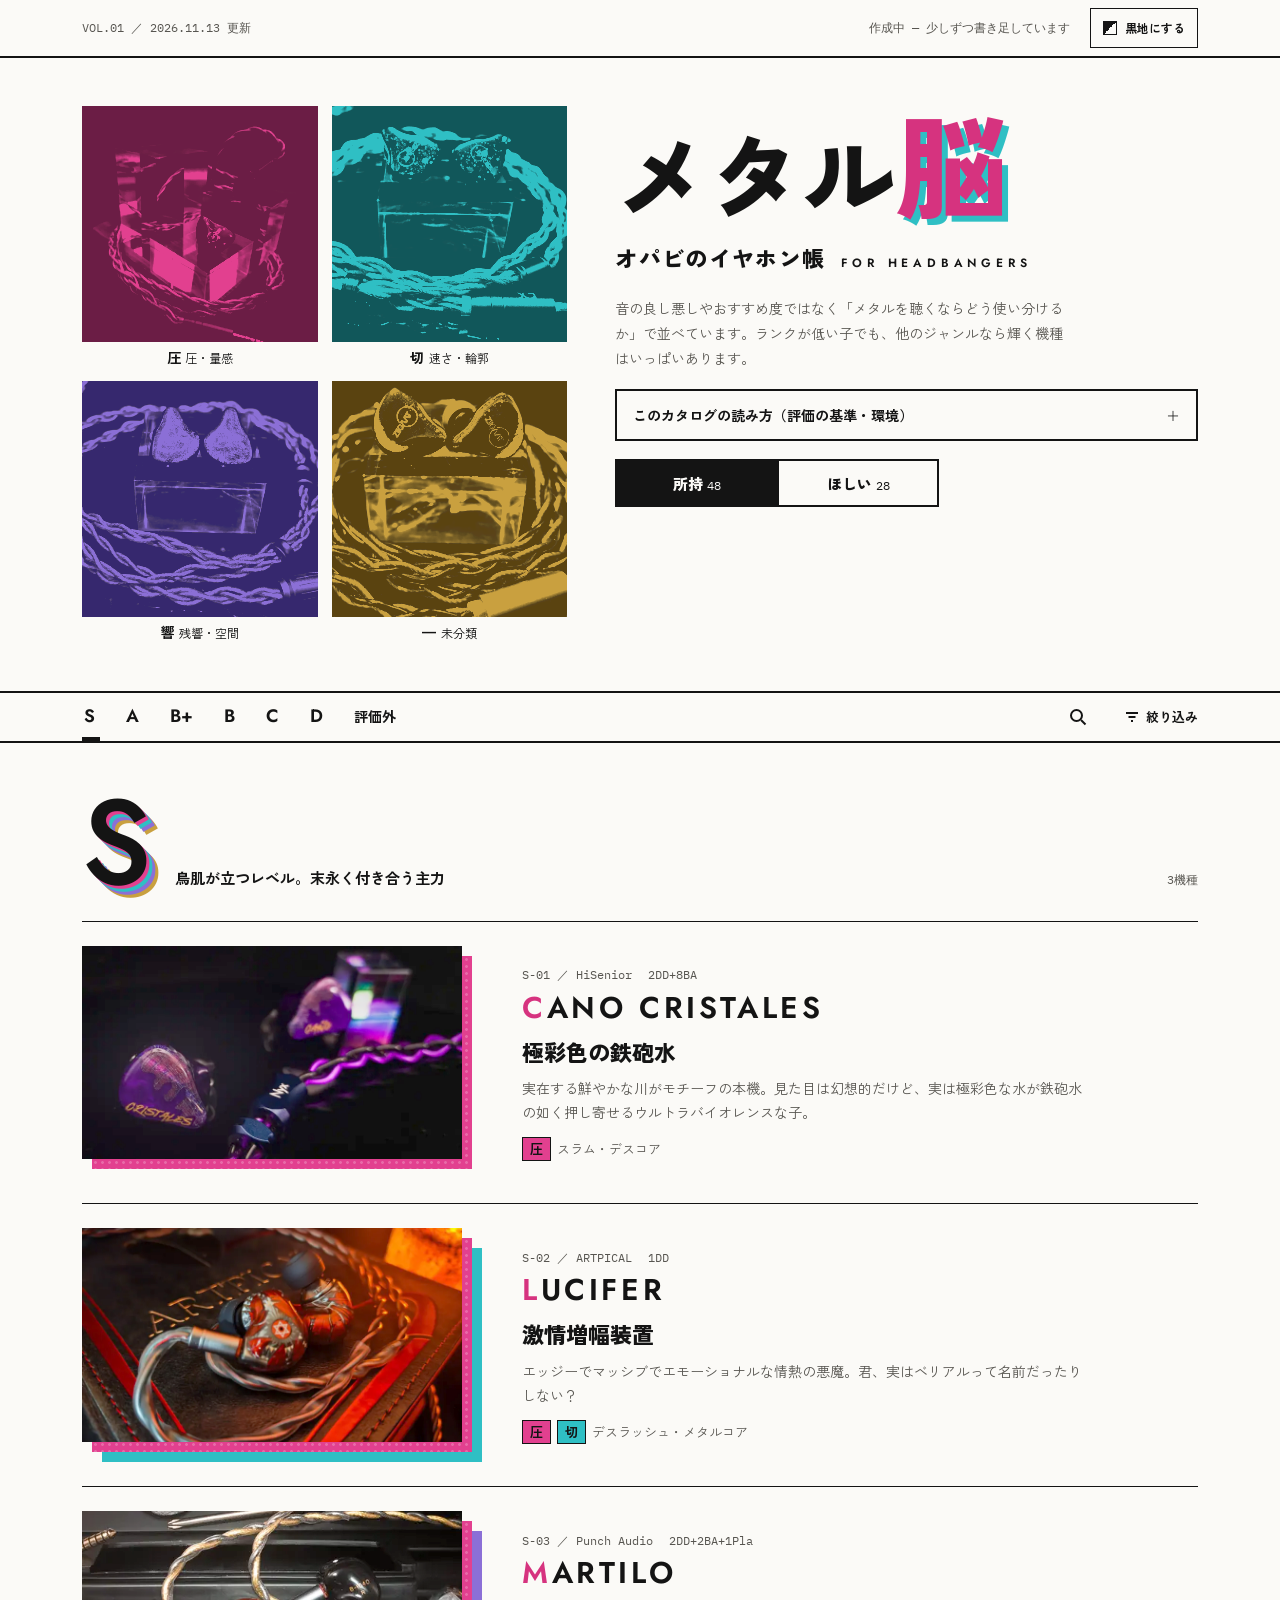
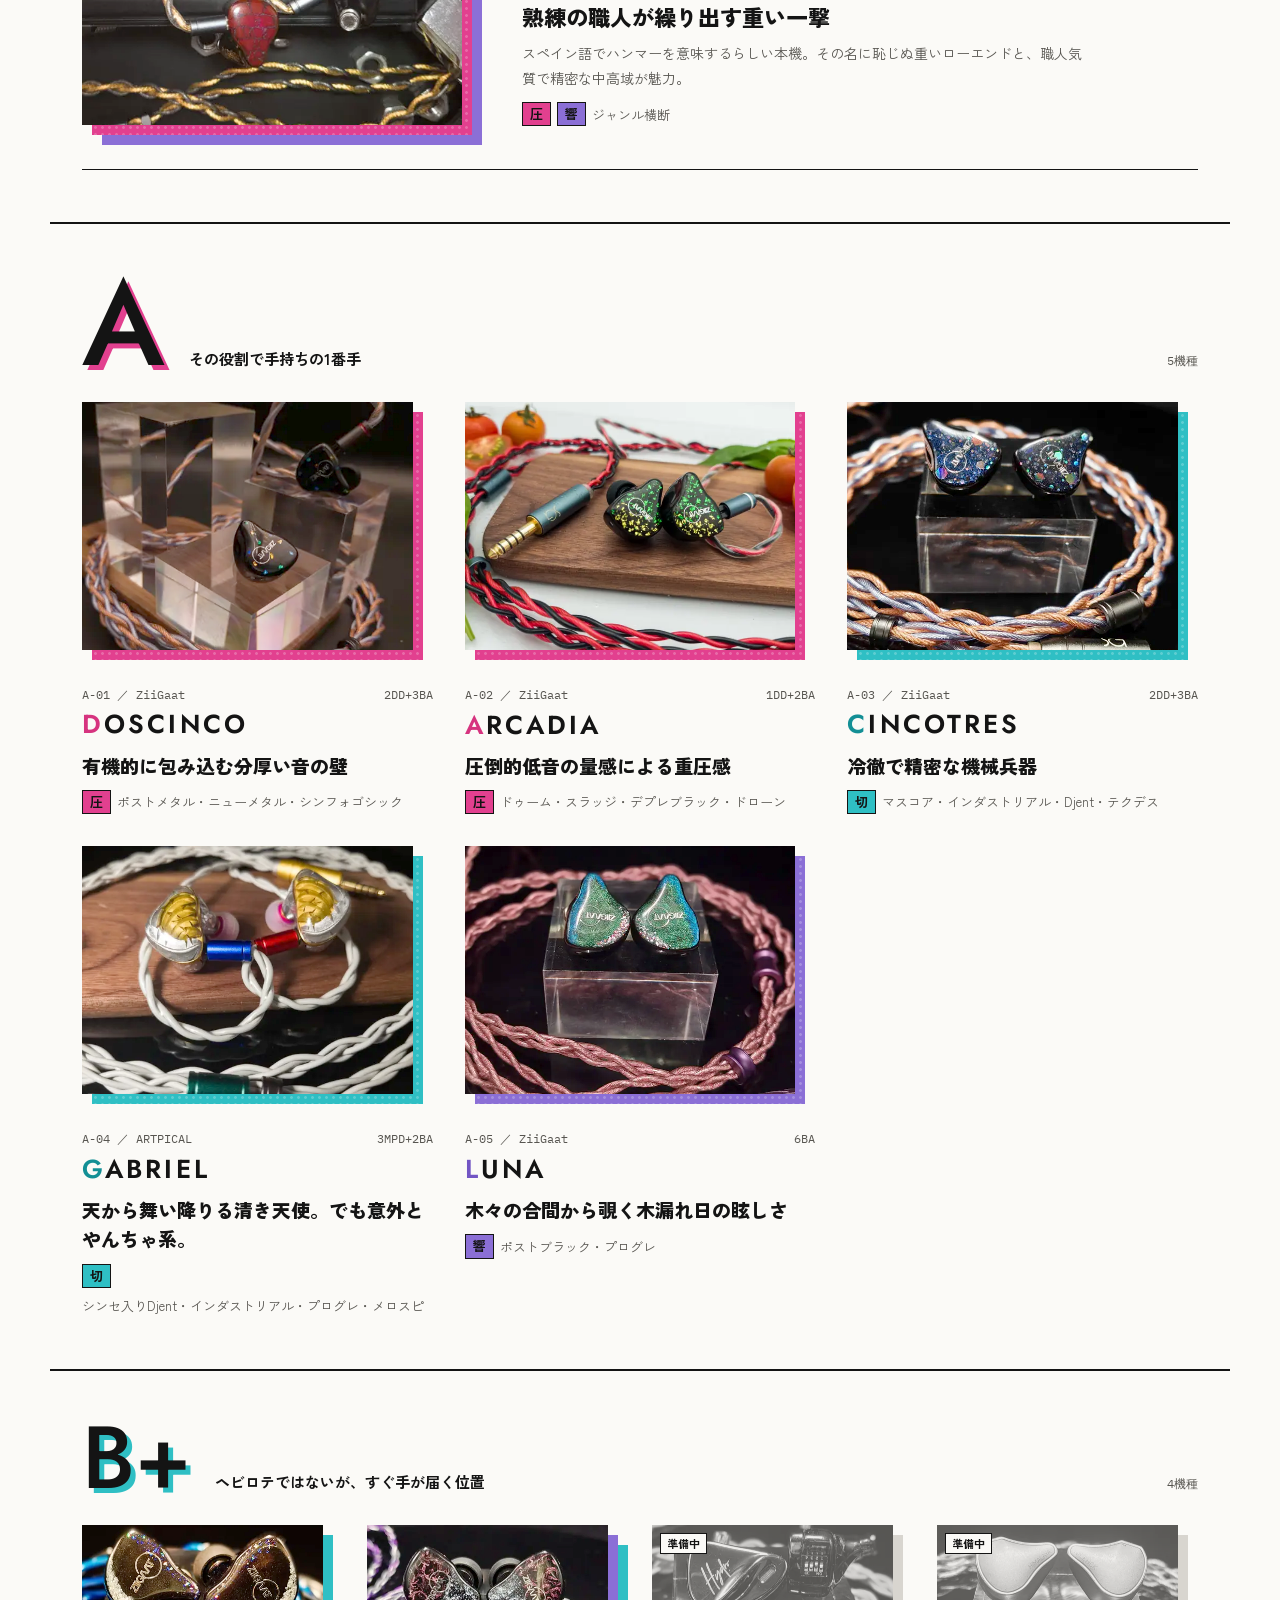
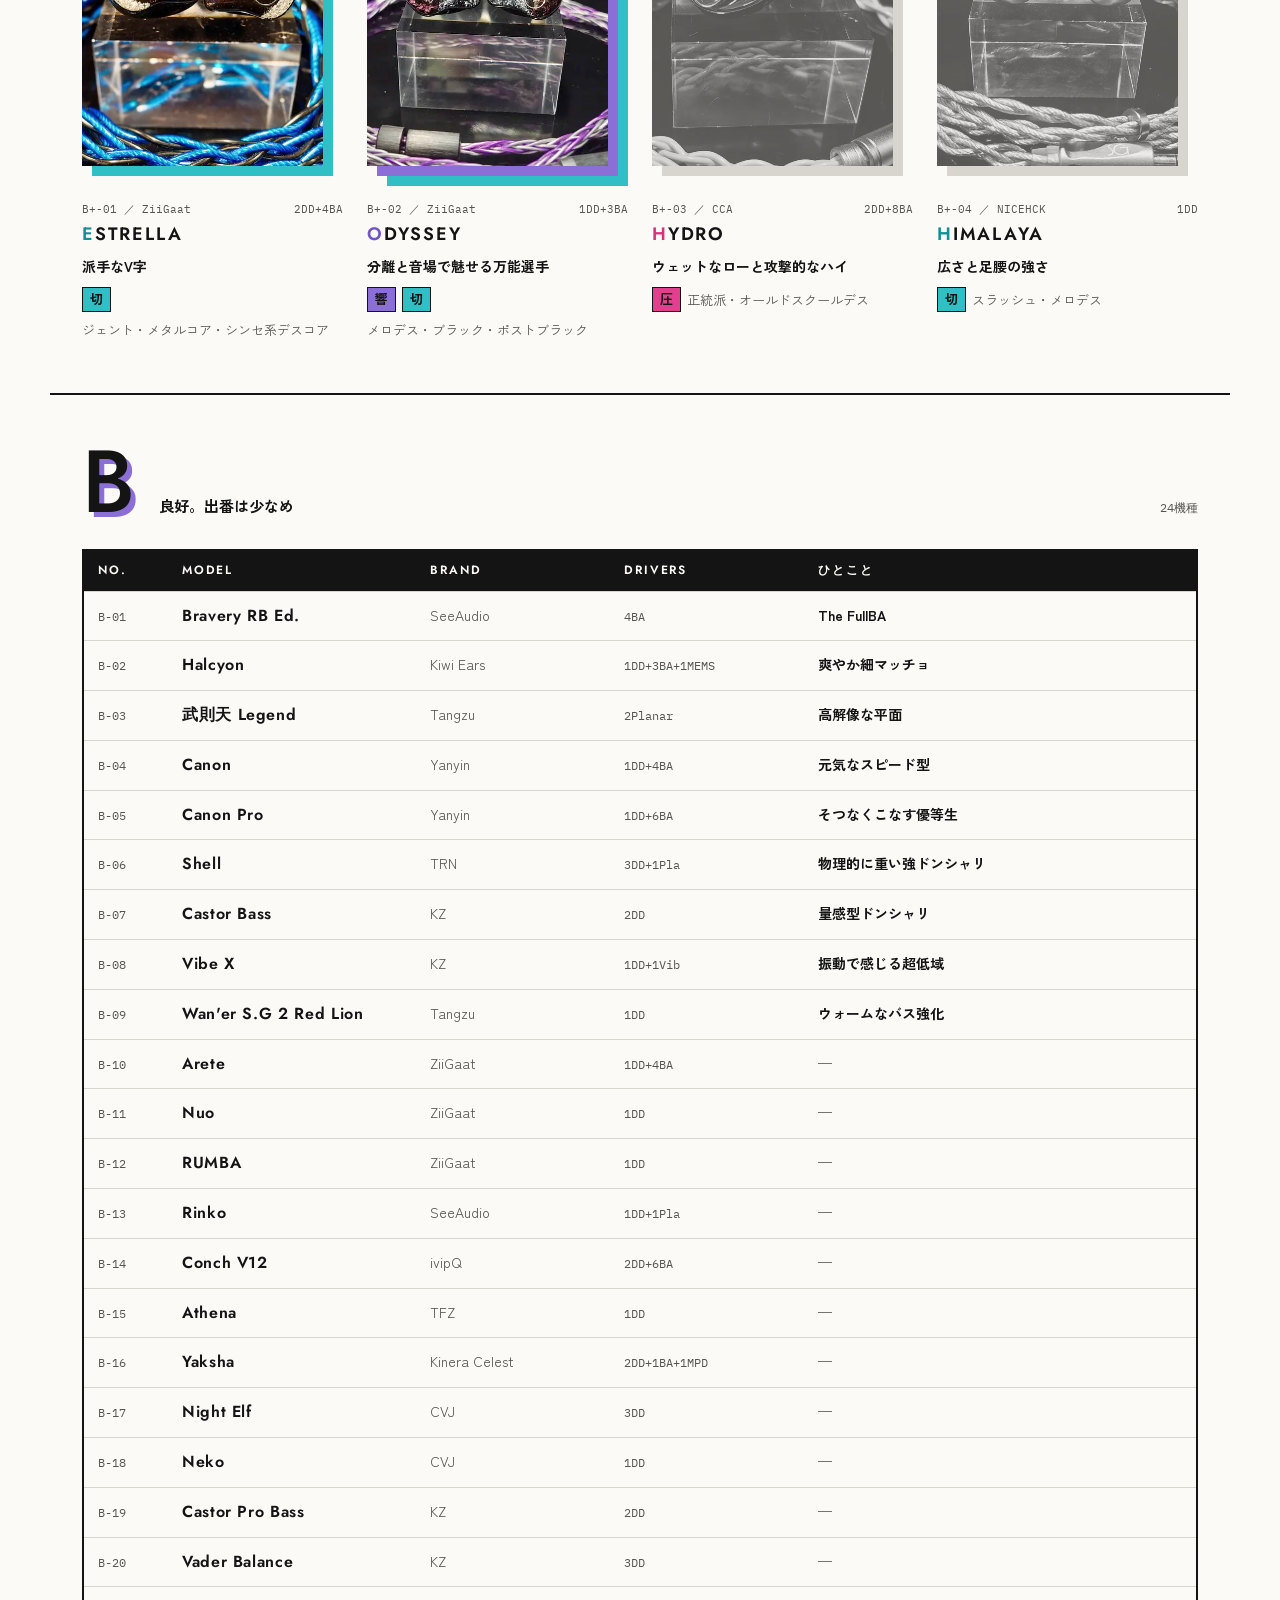
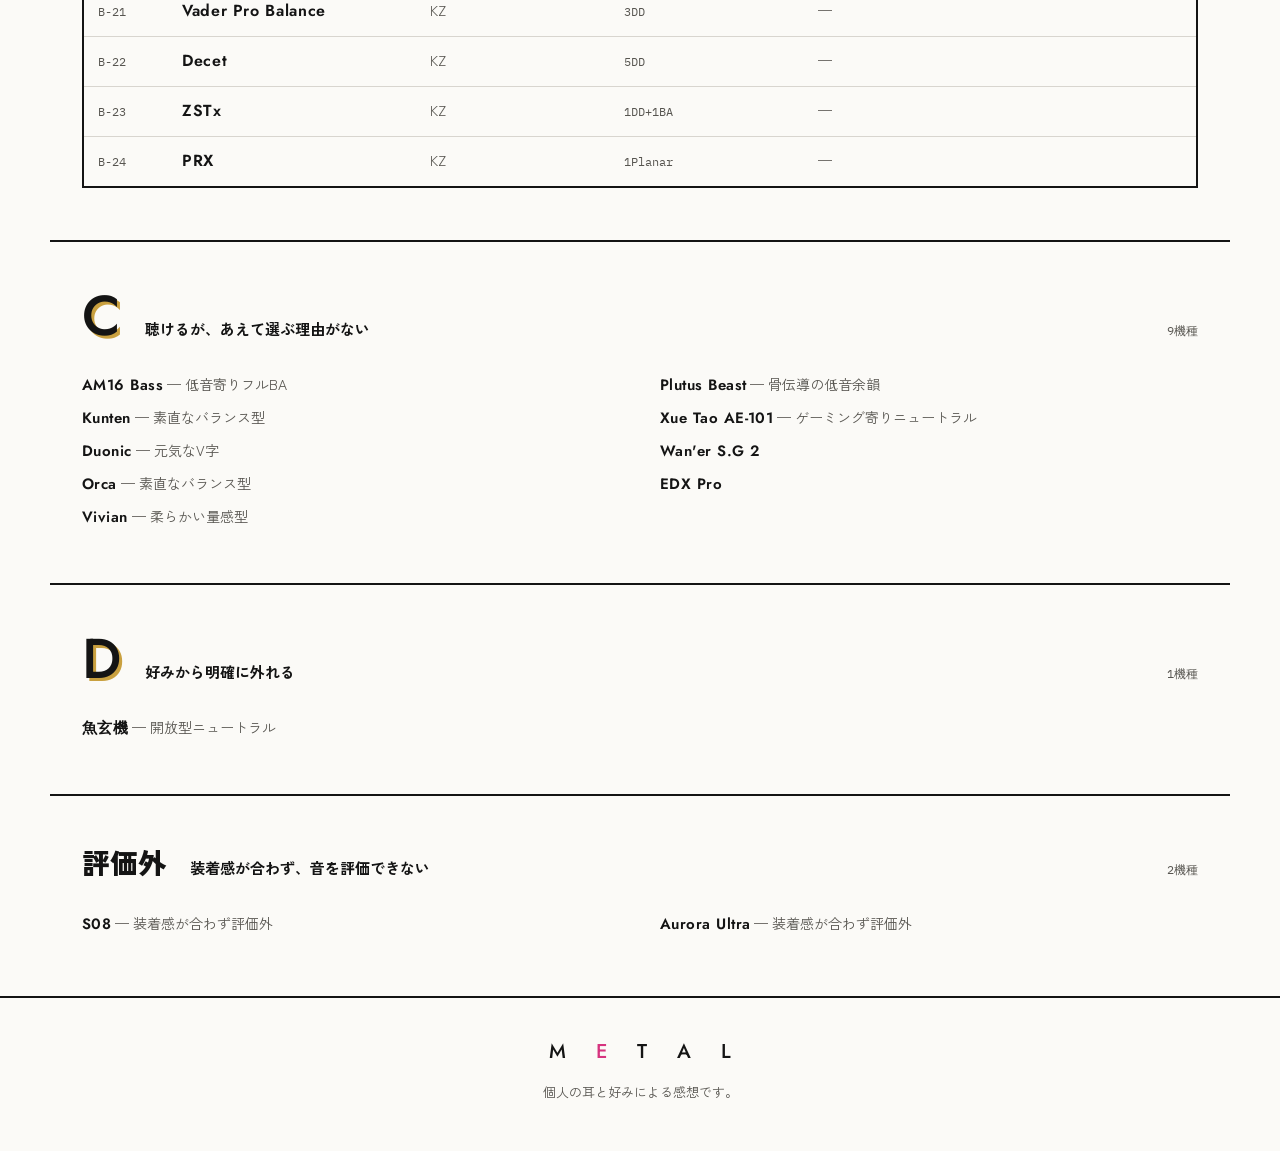
==== commit 51f91e31: "preview: keyword search in the sticky tab bar (option B) Co-Authored-By: Claude Opus 5.5 <noreply@an" ====
--- a/preview/index.html
+++ b/preview/index.html
@@ -74,6 +74,14 @@
   <nav class="ranktabs" aria-label="ランク">
     <div class="ranktabs__inner wrap">
       <div class="ranktabs__list" id="rankTabs"></div>
+      <button type="button" class="icon-btn search-btn" id="searchBtn" aria-label="機種を検索" aria-expanded="false" aria-controls="searchRow"><svg aria-hidden="true" width="18" height="18" viewBox="0 0 18 18" fill="none" stroke="currentColor" stroke-width="2"><circle cx="7.5" cy="7.5" r="5.5"/><path d="M12 12l4.5 4.5"/></svg></button>
+      <div class="searchrow" id="searchRow" role="search" hidden>
+        <svg aria-hidden="true" width="18" height="18" viewBox="0 0 18 18" fill="none" stroke="currentColor" stroke-width="2"><circle cx="7.5" cy="7.5" r="5.5"/><path d="M12 12l4.5 4.5"/></svg>
+        <label for="searchInput" class="sr">機種名・メーカー・ジャンルで探す</label>
+        <input type="search" id="searchInput" placeholder="機種名・メーカー・ジャンルで探す" autocomplete="off" enterkeyhint="search">
+        <span class="searchrow__count" id="searchCount" aria-live="polite"></span>
+        <button type="button" class="link-btn" id="searchClose">閉じる</button>
+      </div>
       <button type="button" class="filter-btn" id="filterBtn" aria-haspopup="dialog">
         <svg aria-hidden="true" width="16" height="16" viewBox="0 0 16 16" fill="none" stroke="currentColor" stroke-width="2"><path d="M2 4h12M4.5 8h7M7 12h2"/></svg>絞り込み<span class="filter-btn__badge" id="filterBadge" hidden></span>
       </button>
--- a/preview/style.css
+++ b/preview/style.css
@@ -109,6 +109,16 @@
 .ranktab[aria-current="true"]{box-shadow:inset 0 -4px 0 var(--ink)}
 .ranktab:disabled{color:var(--sub);opacity:.6;cursor:default}
 .ranktab .n{font-family:var(--f-mono);font-weight:400;font-size:11px;margin-left:3px;color:var(--sub)}
+.search-btn{flex:0 0 auto}
+.ranktabs__inner.is-search .ranktabs__list,.ranktabs__inner.is-search .search-btn,.ranktabs__inner.is-search .filter-btn{display:none}
+.searchrow{flex:1 1 auto;display:flex;align-items:center;gap:10px;min-height:var(--tabs-h)}
+.searchrow input{flex:1 1 auto;min-width:0;min-height:40px;padding:0 4px;border:0;background:transparent;color:var(--ink);font:inherit;font-weight:700;font-size:16px;outline:none}
+.searchrow input::placeholder{color:var(--sub);font-weight:500}
+.searchrow input::-webkit-search-cancel-button{display:none}
+.searchrow:focus-within{box-shadow:inset 0 -3px 0 var(--emph,var(--power))}
+.searchrow__count{flex:0 0 auto;font-family:var(--f-mono);font-size:12px;color:var(--sub)}
+.searchrow .link-btn{flex:0 0 auto;min-height:36px;font-size:13px}
+.empty-note{padding-top:48px;padding-bottom:64px;font-weight:700;font-size:15px;text-align:center;color:var(--sub)}
 .filter-btn{flex:0 0 auto;display:inline-flex;align-items:center;gap:6px;min-height:44px;padding:0 0 0 12px;background:var(--bg);border:0;font-weight:700;font-size:13px;cursor:pointer}
 .filter-btn__badge{display:inline-grid;place-items:center;min-width:20px;height:20px;padding:0 4px;background:var(--power);color:#141414;border:1.5px solid var(--ink);font-family:var(--f-en);font-size:12px;line-height:1}
 .filterbar{display:flex;flex-wrap:wrap;align-items:center;gap:8px 10px;padding-top:8px;padding-bottom:10px;border-top:1px solid var(--rule);font-size:13px}
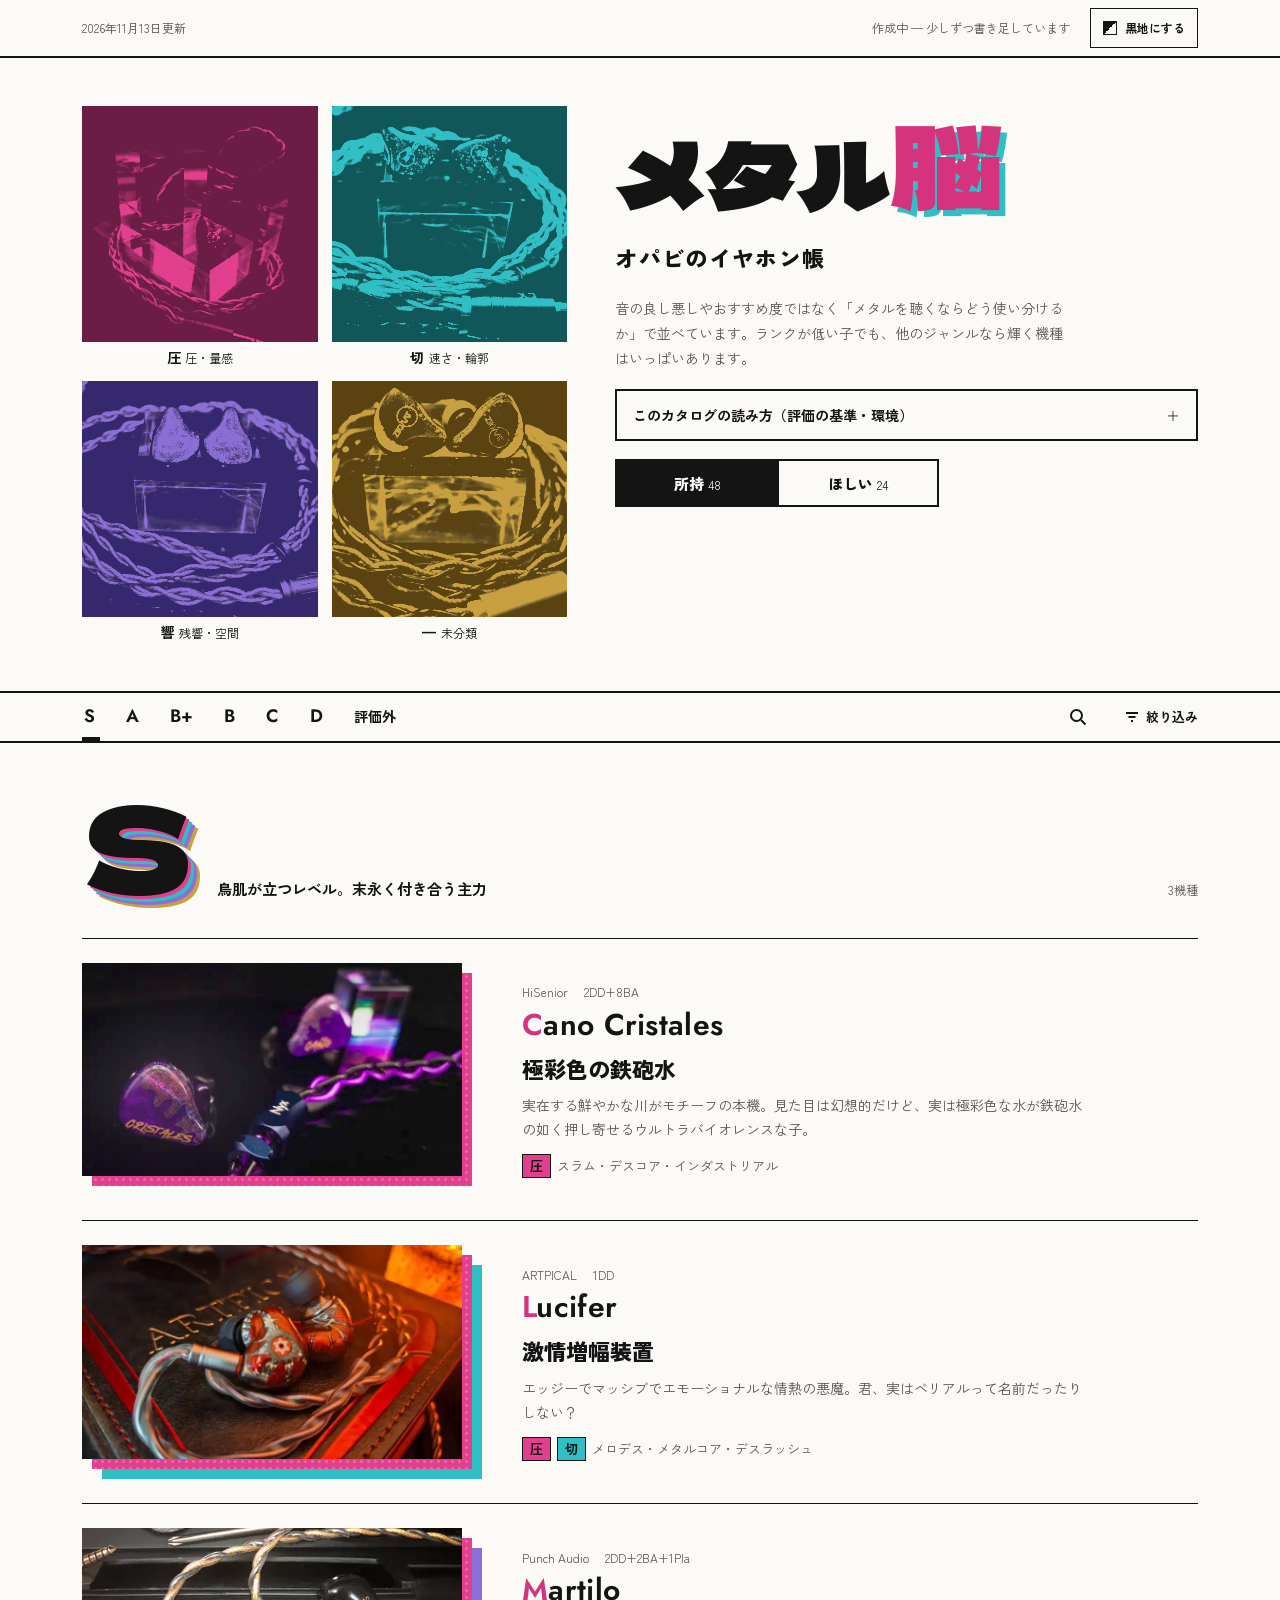
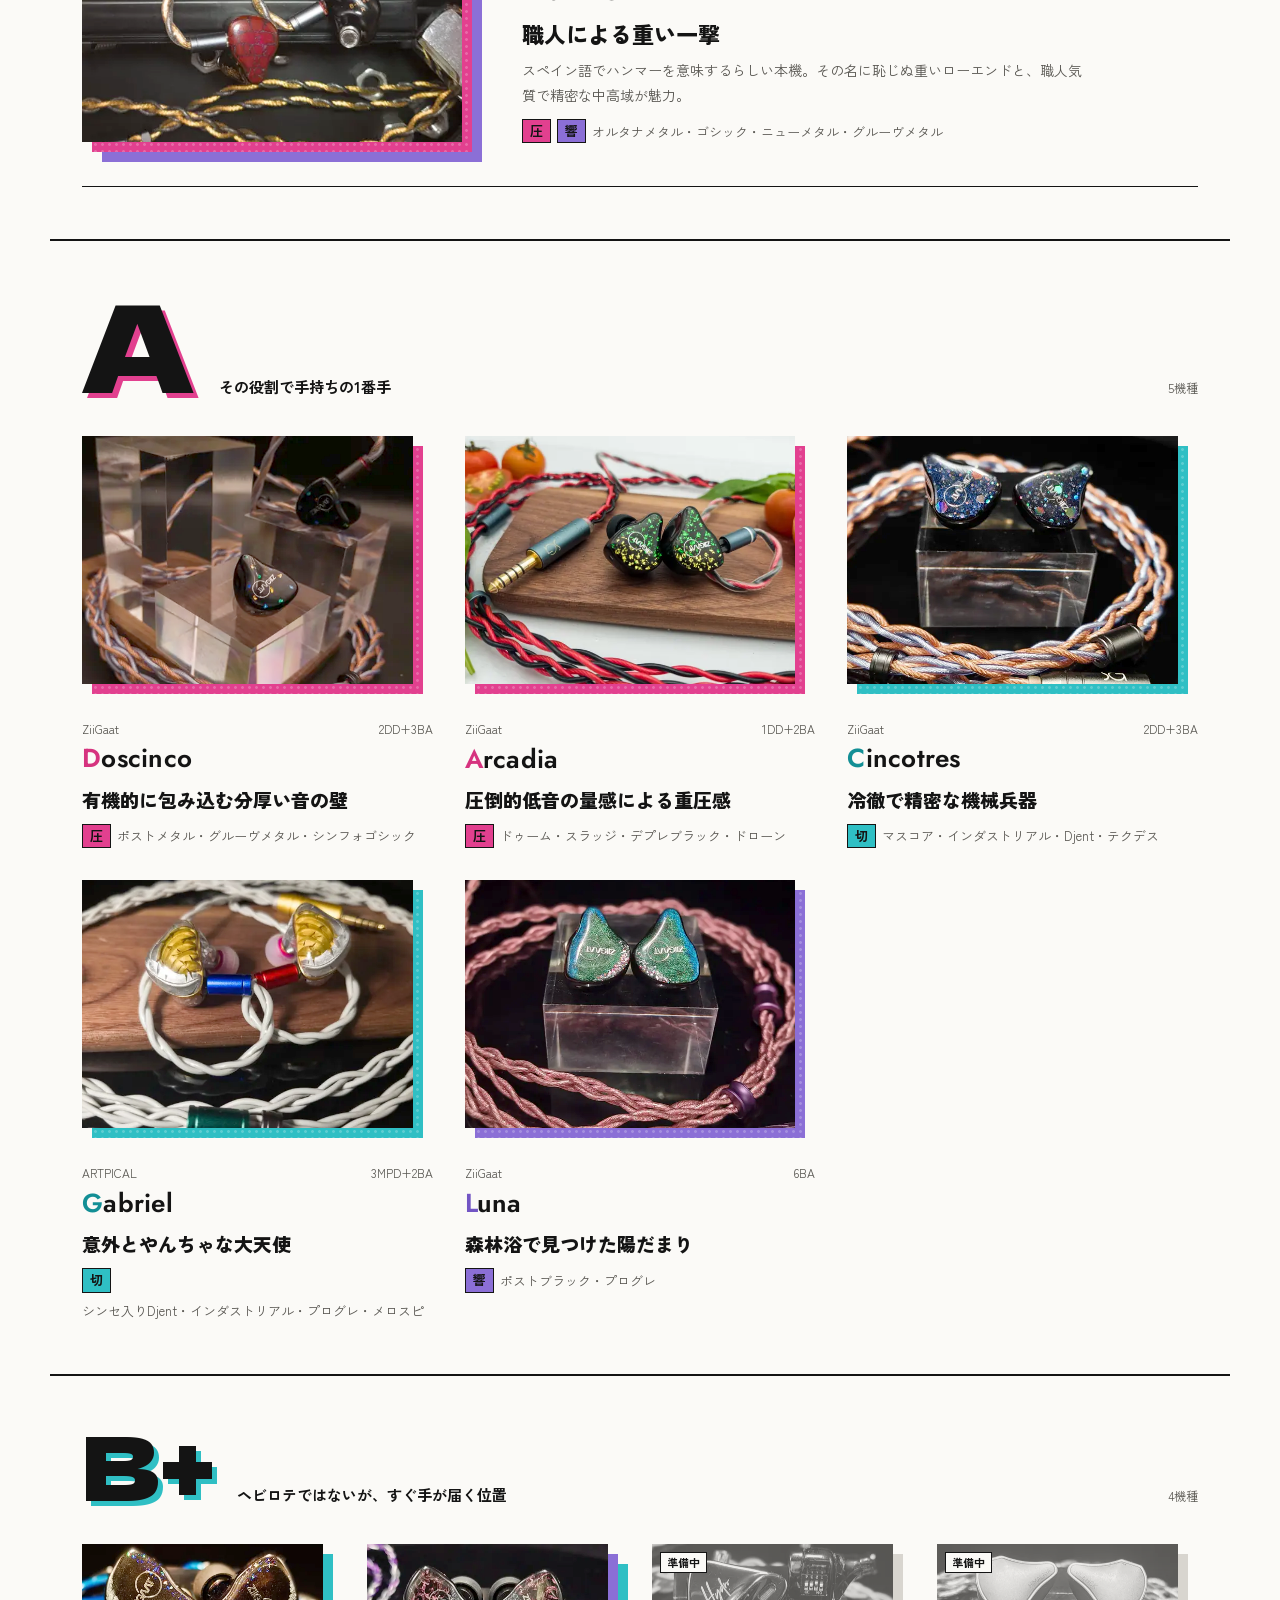
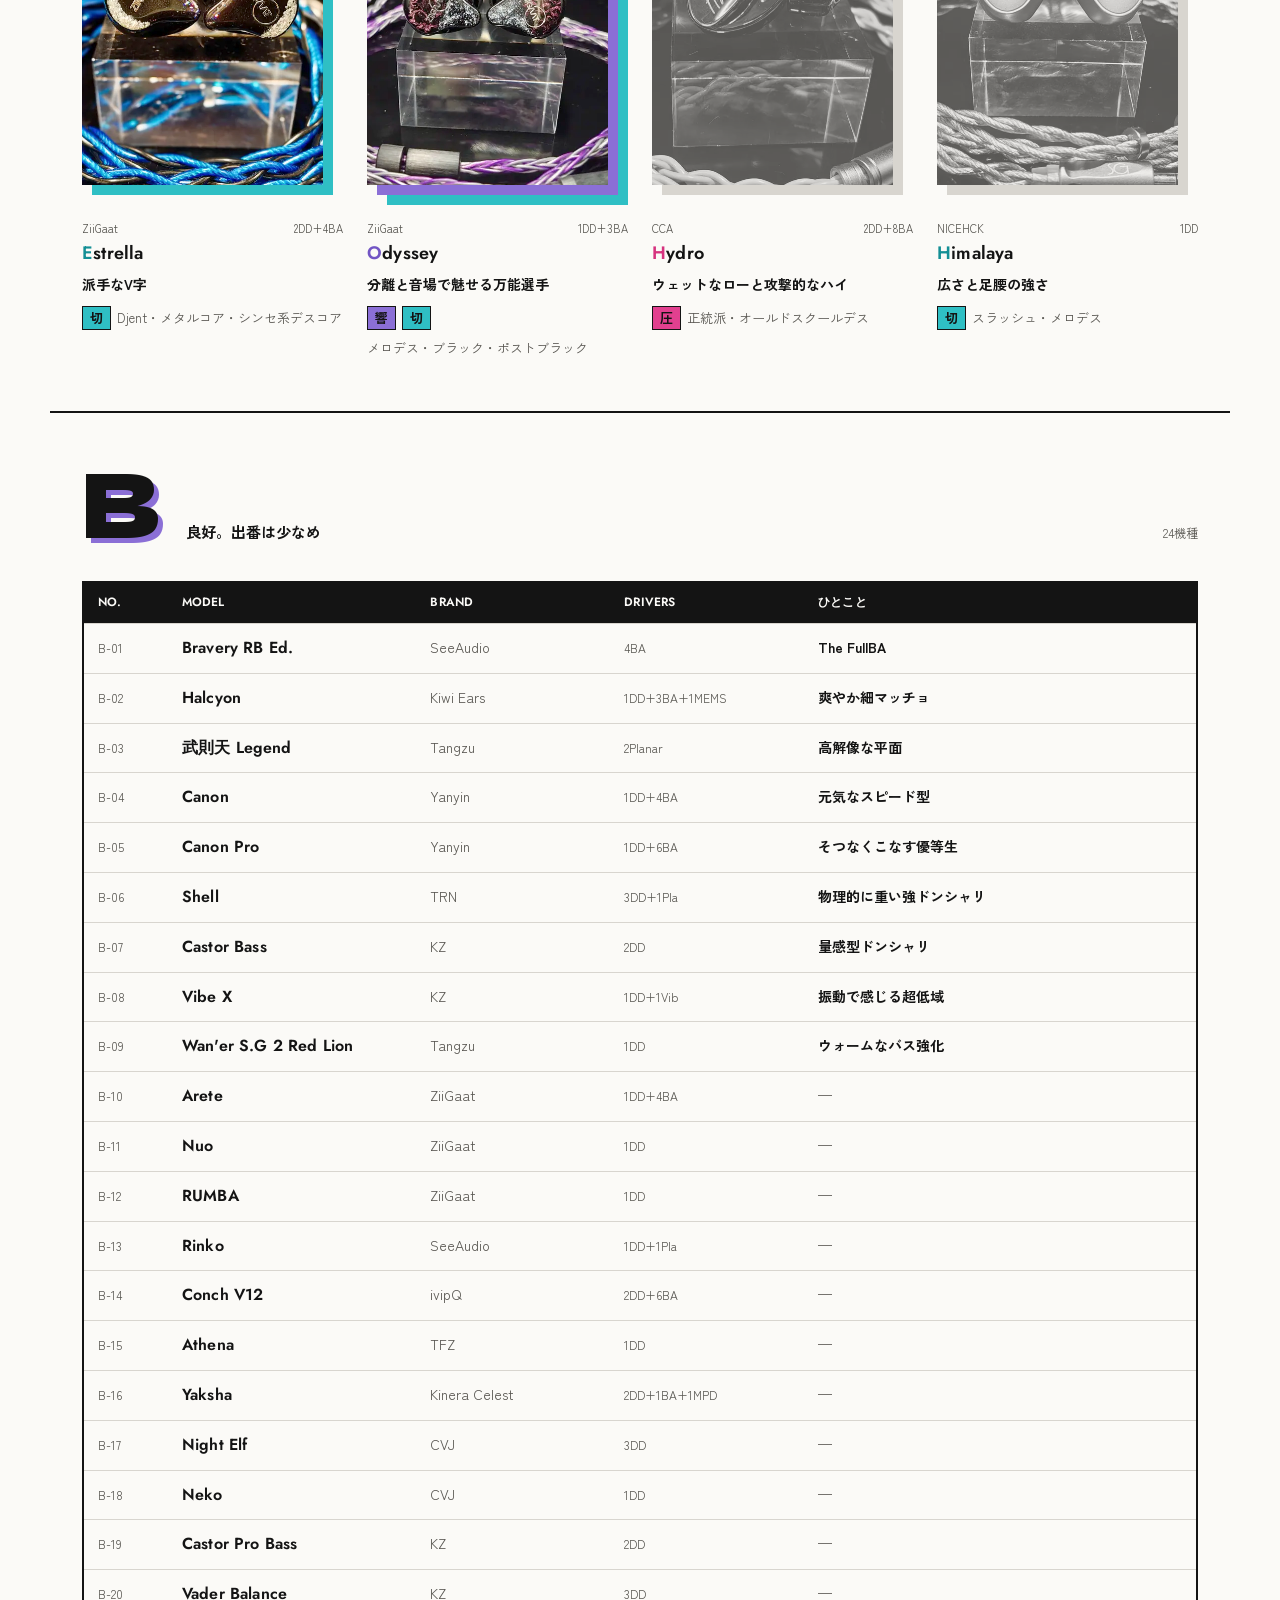
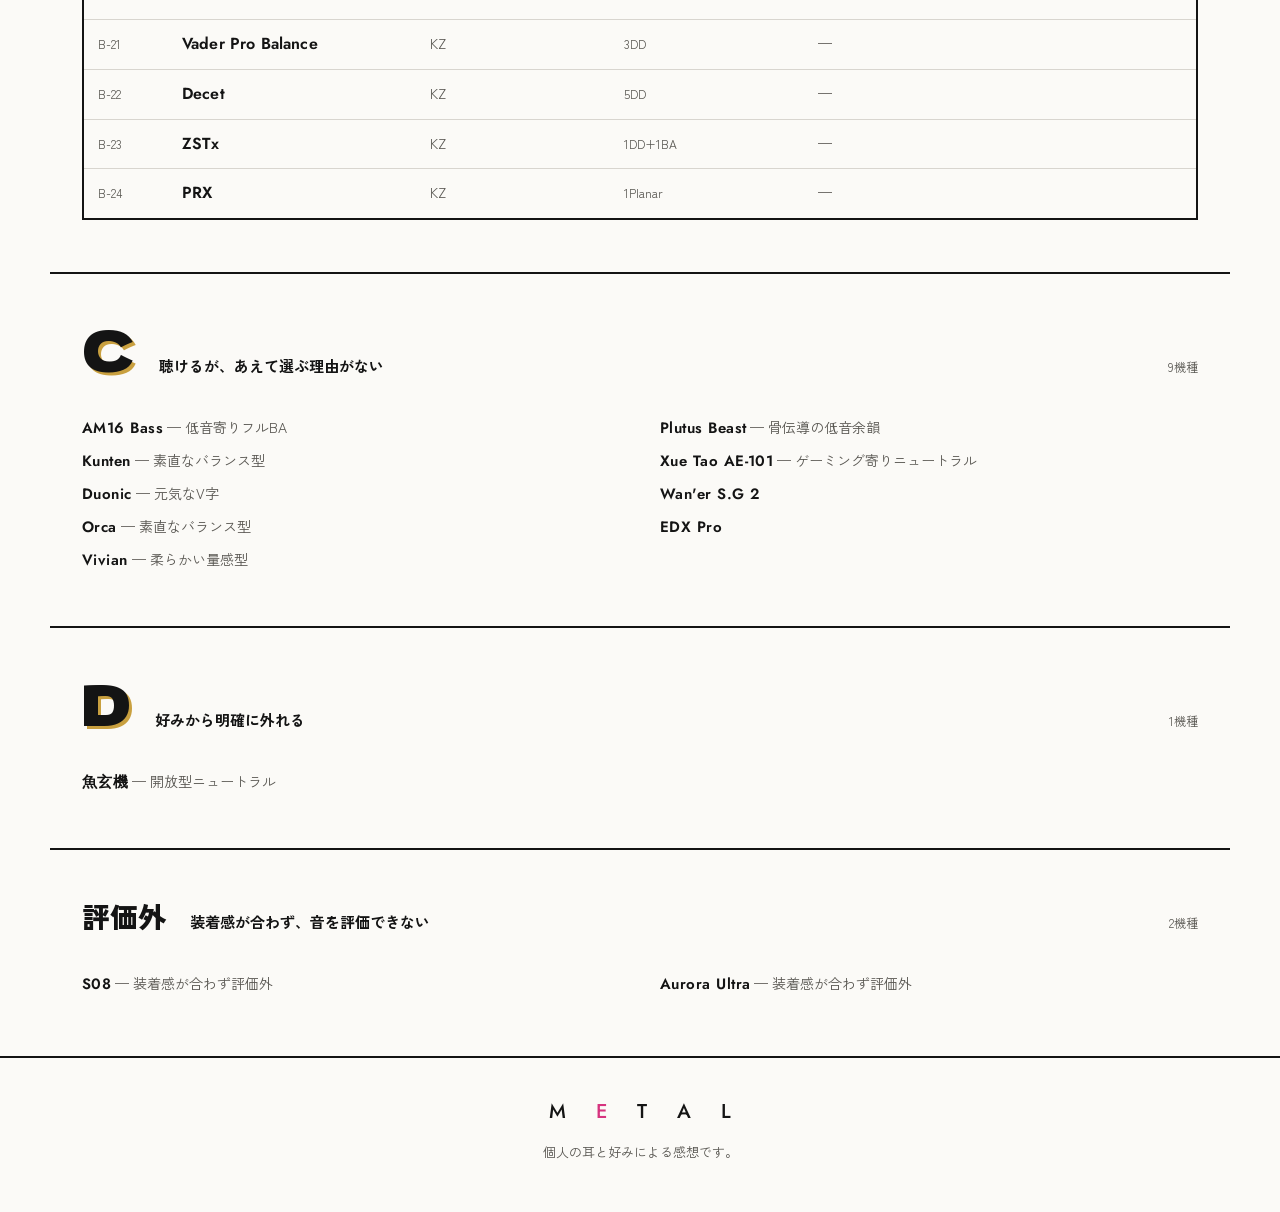
==== commit 0e535d19: "adopt type option 5: Japanese headings, no tracking/mono, Dela Gothic One for title and rank Co-Auth" ====
--- a/preview/index.html
+++ b/preview/index.html
@@ -19,14 +19,14 @@
 <meta name="twitter:card" content="summary_large_image">
 <link rel="preconnect" href="https://fonts.googleapis.com">
 <link rel="preconnect" href="https://fonts.gstatic.com" crossorigin>
-<link href="https://fonts.googleapis.com/css2?family=Jost:wght@400;500;600;700&family=IBM+Plex+Mono:wght@400;500&family=Zen+Kaku+Gothic+New:wght@400;500;700;900&display=swap" rel="stylesheet">
+<link href="https://fonts.googleapis.com/css2?family=Dela+Gothic+One&family=Jost:wght@400;500;600;700&family=Zen+Kaku+Gothic+New:wght@400;500;700;900&display=swap" rel="stylesheet">
 <link rel="stylesheet" href="style.css">
 </head>
 <body>
 
 <div class="topbar">
 <div class="topbar__inner wrap">
-  <span>VOL.01 ／ 2026.11.13 更新</span>
+  <span>2026年11月13日更新</span>
   <span class="topbar__right">
     <span class="topbar__wip">作成中 — 少しずつ書き足しています</span>
     <button type="button" class="theme-btn" id="themeBtn" aria-pressed="false">
@@ -39,7 +39,7 @@
 <header class="hero wrap">
   <div class="hero__text">
     <h1 class="hero__title">メタル<span class="brain">脳</span></h1>
-    <p class="hero__sub"><span class="hero__catch">オパビのイヤホン帳</span><span class="hero__tag">FOR HEADBANGERS</span></p>
+    <p class="hero__sub"><span class="hero__catch">オパビのイヤホン帳</span></p>
     <p class="hero__short">音の良し悪しではなく、メタルでの使い分けで並べています。</p>
     <p class="hero__lead">音の良し悪しやおすすめ度ではなく「メタルを聴くならどう使い分けるか」で並べています。ランクが低い子でも、他のジャンルなら輝く機種はいっぱいあります。</p>
   </div>
@@ -93,7 +93,7 @@
 
 <main id="viewWish" hidden>
   <section class="wish-intro wrap">
-    <h2 class="label">WISHLIST</h2>
+    <h2 class="label">ほしいもの</h2>
     <p>まだ手元にない、気になっている機種のメモ。買ったら所持の台帳へ移ります。<span class="mono" id="wishMeta"></span></p>
   </section>
   <nav class="brandnav" aria-label="メーカー"><div class="brandnav__inner wrap" id="brandNav"></div></nav>
@@ -128,11 +128,11 @@
       <button type="button" class="icon-btn" data-close aria-label="閉じる"><svg aria-hidden="true" width="18" height="18" viewBox="0 0 14 14" fill="none" stroke="currentColor" stroke-width="2"><path d="M2 2l10 10M12 2L2 12"/></svg></button>
     </div>
     <fieldset class="fgroup">
-      <legend class="label">ROLE ／ 役割</legend>
+      <legend class="label">役割</legend>
       <div class="fgroup__roles" id="roleOpts"></div>
     </fieldset>
     <fieldset class="fgroup">
-      <legend class="label">MAKER ／ メーカー</legend>
+      <legend class="label">メーカー</legend>
       <div class="fgroup__makers" id="makerOpts"></div>
     </fieldset>
     <p class="sheet__note">同じ項目の中は「どれか」、役割とメーカーは「両方」に当てはまる機種を表示します。<span id="roleNote" hidden>役割が未設定の機種は、役割で絞り込んでいる間は表示されません。</span></p>
--- a/preview/style.css
+++ b/preview/style.css
@@ -15,7 +15,8 @@
 
   --f-jp:'Zen Kaku Gothic New',sans-serif;
   --f-en:'Jost',sans-serif;
-  --f-mono:'IBM Plex Mono',monospace;
+  --f-mono:'Zen Kaku Gothic New',sans-serif; /* 補足・数字用（等幅はやめて和文に統一） */
+  --f-disp:'Dela Gothic One','Zen Kaku Gothic New',sans-serif; /* タイトルとランクの文字 */
   --line:2px solid var(--ink);
   --wrap:1180px;
   --tabs-h:48px;
@@ -49,8 +50,8 @@
 
 .wrap{max-width:var(--wrap);margin:0 auto;padding:0 32px}
 .mono{font-family:var(--f-mono)}
-.label{font-family:var(--f-en);font-weight:600;font-size:13px;letter-spacing:.18em}
-.label small{font-family:var(--f-jp);font-weight:500;letter-spacing:0;color:var(--sub);margin-left:.6em;font-size:13px}
+.label{display:block;padding-left:8px;border-left:6px solid var(--ink);font-family:var(--f-jp);font-weight:900;font-size:16px;line-height:1.2;color:var(--ink)}
+h3.label{margin-bottom:14px}
 
 /* ---------- topbar ---------- */
 .topbar{border-bottom:var(--line)}
@@ -66,11 +67,10 @@
 .about{grid-area:about}
 .ledger{grid-area:ledger}
 
-.hero__title{font-weight:900;font-size:clamp(56px,7.6vw,92px);line-height:1;letter-spacing:.02em;white-space:nowrap}
+.hero__title{font-family:var(--f-disp);font-weight:400;font-size:clamp(56px,7.6vw,92px);line-height:1;white-space:nowrap}
 .brain{color:var(--power-t);font-size:1.22em;text-shadow:6px 6px 0 var(--edge)}
 .hero__sub{display:flex;flex-wrap:wrap;align-items:baseline;gap:4px 16px;margin-top:20px}
 .hero__catch{font-weight:900;font-size:22px;letter-spacing:.06em}
-.hero__tag{font-family:var(--f-en);font-weight:600;font-size:12px;letter-spacing:.4em}
 .hero__short{display:none}
 .hero__lead{margin-top:18px;max-width:460px;font-size:14px;color:var(--sub)}
 
@@ -133,8 +133,8 @@
 .tier{scroll-margin-top:calc(var(--tabs-h) + 4px)}
 .tier > .wrap{padding-top:52px;padding-bottom:52px}
 .tier + .tier > .wrap{border-top:var(--line)}
-.tier__head{display:flex;align-items:baseline;flex-wrap:wrap;gap:8px 24px;margin-bottom:30px}
-.tier__rank{font-family:var(--f-en);font-weight:500;font-size:120px;line-height:.8;text-shadow:5px 5px 0 var(--rk,var(--power))}
+.tier__head{display:flex;align-items:baseline;flex-wrap:wrap;gap:8px 24px;margin-bottom:36px}
+.tier__rank{font-family:var(--f-disp);font-weight:400;font-size:120px;line-height:.8;text-shadow:5px 5px 0 var(--rk,var(--power))}
 .tier--S .tier__rank{text-shadow:3px 3px 0 var(--power),6px 6px 0 var(--edge),9px 9px 0 var(--atmosphere),12px 12px 0 var(--none)}
 .tier--BP .tier__rank,.tier--B .tier__rank{font-size:88px}
 .tier--C .tier__rank,.tier--D .tier__rank{font-size:56px;text-shadow:3px 3px 0 var(--none)}
@@ -162,7 +162,7 @@
 .dlg__photo .mat{--gap:14px}
 
 .meta{display:flex;justify-content:space-between;gap:8px;font-family:var(--f-mono);font-size:12px;color:var(--sub)}
-.name{font-family:var(--f-en);font-weight:600;letter-spacing:.12em;text-transform:uppercase;line-height:1.2}
+.name{font-family:var(--f-en);font-weight:600;letter-spacing:.01em;line-height:1.2}
 .name .ini{color:var(--ini,var(--ink))}
 .catch{font-weight:900;line-height:1.55}
 .chips{display:flex;flex-wrap:wrap;align-items:center;gap:6px;font-size:13px;color:var(--sub)}
@@ -189,7 +189,7 @@
 .card .name{margin-top:4px;font-size:26px}
 .card .catch{margin-top:10px;font-size:19px}
 .card .chips{margin-top:10px}
-.tier--BP .card .name{font-size:18px;letter-spacing:.1em}
+.tier--BP .card .name{font-size:18px}
 .tier--BP .card .catch{font-size:14px;font-weight:700}
 .tier--BP .card .meta{font-size:11px}
 
@@ -198,11 +198,11 @@
 /* B：表 */
 .ledger-list{list-style:none;border:var(--line)}
 .ledger-head,.lrow__link{display:grid;grid-template-columns:72px minmax(0,1.3fr) minmax(0,1fr) minmax(0,1fr) minmax(0,2fr);gap:12px;align-items:baseline;padding:10px 14px}
-.ledger-head{background:var(--ink);color:var(--bg);font-family:var(--f-en);font-weight:600;font-size:12px;letter-spacing:.15em;padding-top:9px;padding-bottom:9px}
+.ledger-head{background:var(--ink);color:var(--bg);font-family:var(--f-en);font-weight:600;font-size:12px;letter-spacing:.01em;padding-top:9px;padding-bottom:9px}
 .lrow + .lrow,.ledger-head + .lrow{border-top:1px solid var(--rule)}
 .lrow__link{text-decoration:none}
 .lrow__no,.lrow__drv{font-family:var(--f-mono);font-size:12px;color:var(--sub)}
-.lrow__name{font-family:var(--f-en);font-weight:600;font-size:16px;letter-spacing:.04em}
+.lrow__name{font-family:var(--f-en);font-weight:600;font-size:16px;letter-spacing:.01em}
 .lrow__brand{color:var(--sub);font-size:14px}
 .lrow__catch{font-weight:700;font-size:14px}
 .lrow__catch.is-empty{color:var(--sub);font-weight:400}
@@ -225,7 +225,7 @@
 .wish{columns:3 300px;column-gap:48px;padding-top:12px;padding-bottom:88px}
 .wgroup{break-inside:avoid;padding:28px 0 8px;scroll-margin-top:calc(var(--brandnav-h,56px) + 8px)}
 .wgroup__head{display:flex;align-items:baseline;justify-content:space-between;gap:12px;margin-bottom:8px}
-.wgroup__head h3{font-family:var(--f-en);font-weight:600;font-size:24px;letter-spacing:.06em}
+.wgroup__head h3{font-family:var(--f-en);font-weight:600;font-size:24px;letter-spacing:.01em}
 .wgroup__head span{font-family:var(--f-mono);font-size:12px;color:var(--sub)}
 .wgroup ul{list-style:none;border-bottom:1px solid var(--ink)}
 .wgroup li{display:flex;flex-wrap:wrap;justify-content:space-between;align-items:baseline;gap:0 12px;padding:10px 0;border-top:1px solid var(--ink)}
@@ -258,18 +258,16 @@
 .dlg__photo .ph{--ar:1}
 .dlg__info{flex:1 1 340px;min-width:0;display:flex;flex-direction:column}
 .dlg__rankrow{display:flex;align-items:flex-end;gap:20px}
-.dlg__rank{font-family:var(--f-en);font-weight:500;font-size:120px;line-height:.8;text-shadow:6px 6px 0 var(--rk,var(--power))}
+.dlg__rank{font-family:var(--f-disp);font-weight:400;font-size:120px;line-height:.8;text-shadow:6px 6px 0 var(--rk,var(--power))}
 .dlg__rank.is-S{text-shadow:3px 3px 0 var(--power),6px 6px 0 var(--edge),9px 9px 0 var(--atmosphere),12px 12px 0 var(--none)}
 .dlg__rank.is-sm{font-size:64px}
 .dlg__spec{font-family:var(--f-mono);font-size:12px;line-height:1.7;color:var(--sub)}
-.dlg__name{margin-top:32px;font-size:48px;letter-spacing:.14em}
+.dlg__name{margin-top:32px;font-size:48px}
 .dlg__catch{margin-top:18px;font-weight:900;font-size:28px;line-height:1.5}
 .dlg__lead{margin-top:14px;font-size:15px}
-.dlg__info .chips{margin-top:auto;padding-top:24px}
-.dlg__bands{margin-top:6px;font-size:13px;color:var(--sub)}
+.dlg__info .chips{margin-top:20px}
 
 .dsec{padding:36px 0 40px;border-top:var(--line)}
-.dsec > .label{display:block;margin-bottom:16px}
 .tone{display:grid;grid-template-columns:repeat(3,minmax(0,1fr));gap:20px}
 .tone > div{border:var(--line)}
 .tone h3{padding:4px 16px;border-bottom:var(--line);font-weight:900;font-size:16px;color:#141414}
@@ -297,7 +295,6 @@
 
 .verdict{display:grid;grid-template-columns:160px minmax(0,1fr);gap:24px;align-items:start;padding:48px 0;border-top:var(--line);border-bottom:var(--line)}
 .verdict .label{padding-top:8px}
-.verdict .label small{display:block;margin:0}
 .verdict p{max-width:820px;font-weight:700;font-size:28px;line-height:2.1;letter-spacing:.03em}
 .verdict p > span{background:linear-gradient(var(--ink),var(--ink)) 0 100%/100% 2px no-repeat;padding-bottom:.3em;-webkit-box-decoration-break:clone;box-decoration-break:clone}
 .verdict em{font-style:normal;font-weight:900;font-size:1.22em;text-shadow:3px 3px 0 var(--emph,var(--power))}
@@ -335,7 +332,7 @@
 .pager a{display:block;padding:10px 14px 12px;border:var(--line);text-decoration:none}
 .pager a.next{text-align:right;box-shadow:3px 3px 0 var(--ink)}
 .pager .p-label{display:block;font-family:var(--f-mono);font-size:11px;color:var(--sub)}
-.pager b{display:block;margin-top:2px;font-family:var(--f-en);font-weight:600;font-size:17px;letter-spacing:.08em;text-transform:uppercase}
+.pager b{display:block;margin-top:2px;font-family:var(--f-en);font-weight:600;font-size:17px;letter-spacing:.01em}
 .swipe-hint{margin-top:12px;font-size:12px;color:var(--sub);text-align:center;display:none}
 
 /* ---------- 写真の拡大表示 ---------- */
@@ -408,7 +405,6 @@
   .hero__text{text-align:center}
   .hero__sub{margin-top:10px;flex-direction:column;align-items:center;gap:2px}
   .hero__catch{font-size:18px}
-  .hero__tag{font-size:11px;letter-spacing:.35em;padding-left:.35em}
   .hero__lead{display:none}
   .hero__short{display:block;margin-top:10px;font-size:12px;color:var(--sub)}
   .hero__panels{grid-template-columns:repeat(4,minmax(0,1fr));gap:8px;margin-top:4px}
@@ -423,7 +419,7 @@
   .ranktab .n{display:none}
 
   .tier > .wrap{padding-top:28px;padding-bottom:28px}
-  .tier__head{gap:6px 14px;margin-bottom:18px}
+  .tier__head{gap:6px 14px;margin-bottom:26px}
   .tier__rank{font-size:72px;text-shadow:4px 4px 0 var(--rk,var(--power))}
   .tier--S .tier__rank{text-shadow:2px 2px 0 var(--power),4px 4px 0 var(--edge),6px 6px 0 var(--atmosphere),8px 8px 0 var(--none)}
   .tier--BP .tier__rank,.tier--B .tier__rank{font-size:56px;text-shadow:3px 3px 0 var(--rk)}
@@ -437,7 +433,7 @@
   .srow .ph{--ar:1}
   .srow .meta{font-size:11px}
   .srow .meta span + span{display:none}
-  .srow .name{margin-top:0;font-size:19px;letter-spacing:.08em}
+  .srow .name{margin-top:0;font-size:19px}
   .srow .catch{margin-top:4px;font-size:15px}
   .srow .chips .genre{display:none}
   .srow__lead{margin-top:4px;font-size:12px;line-height:1.6;display:-webkit-box;-webkit-line-clamp:2;-webkit-box-orient:vertical;overflow:hidden}
@@ -453,7 +449,7 @@
   .tier--A .mat::after{background-image:none}
   .tier--A .card .meta{margin-top:0;font-size:11px}
   .tier--A .card .meta span + span{display:none}
-  .tier--A .card .name{font-size:19px;letter-spacing:.1em}
+  .tier--A .card .name{font-size:19px}
   .tier--A .card .catch{margin-top:4px;font-size:15px}
   .tier--A .card .chips{margin-top:6px;font-size:11px}
   .tier--A .card .chips .genre{display:none}
@@ -468,7 +464,7 @@
   .tier--BP .badge{--bp:3px;font-size:10px;padding:0 4px}
   .tier--BP .card .meta{margin-top:0}
   .tier--BP .card .meta span + span{display:none}
-  .tier--BP .card .name{font-size:16px;letter-spacing:.08em}
+  .tier--BP .card .name{font-size:16px}
   .tier--BP .card .catch{margin-top:2px;font-size:13px}
   .tier--BP .card .chips{display:none}
 
@@ -507,7 +503,7 @@
   .dlg__info{flex-basis:100%;padding-top:24px}
   .dlg__rank{font-size:80px;text-shadow:4px 4px 0 var(--rk,var(--power))}
   .dlg__rank.is-S{text-shadow:2px 2px 0 var(--power),4px 4px 0 var(--edge),6px 6px 0 var(--atmosphere),8px 8px 0 var(--none)}
-  .dlg__name{margin-top:22px;font-size:34px;letter-spacing:.12em}
+  .dlg__name{margin-top:22px;font-size:34px}
   .dlg__catch{margin-top:14px;font-size:22px}
   .dlg__lead{font-size:14px}
   .dsec{padding:26px 0 28px}
@@ -517,7 +513,6 @@
   .nlist li::before{font-size:22px}
   .verdict{grid-template-columns:minmax(0,1fr);gap:10px;padding:28px 0 32px}
   .verdict .label{padding-top:0}
-  .verdict .label small{display:inline;margin-left:.6em}
   .verdict p{font-size:21px;line-height:2.1}
   .verdict em{text-shadow:2px 2px 0 var(--emph,var(--power))}
   .dlg__lists{padding-top:28px;gap:28px}
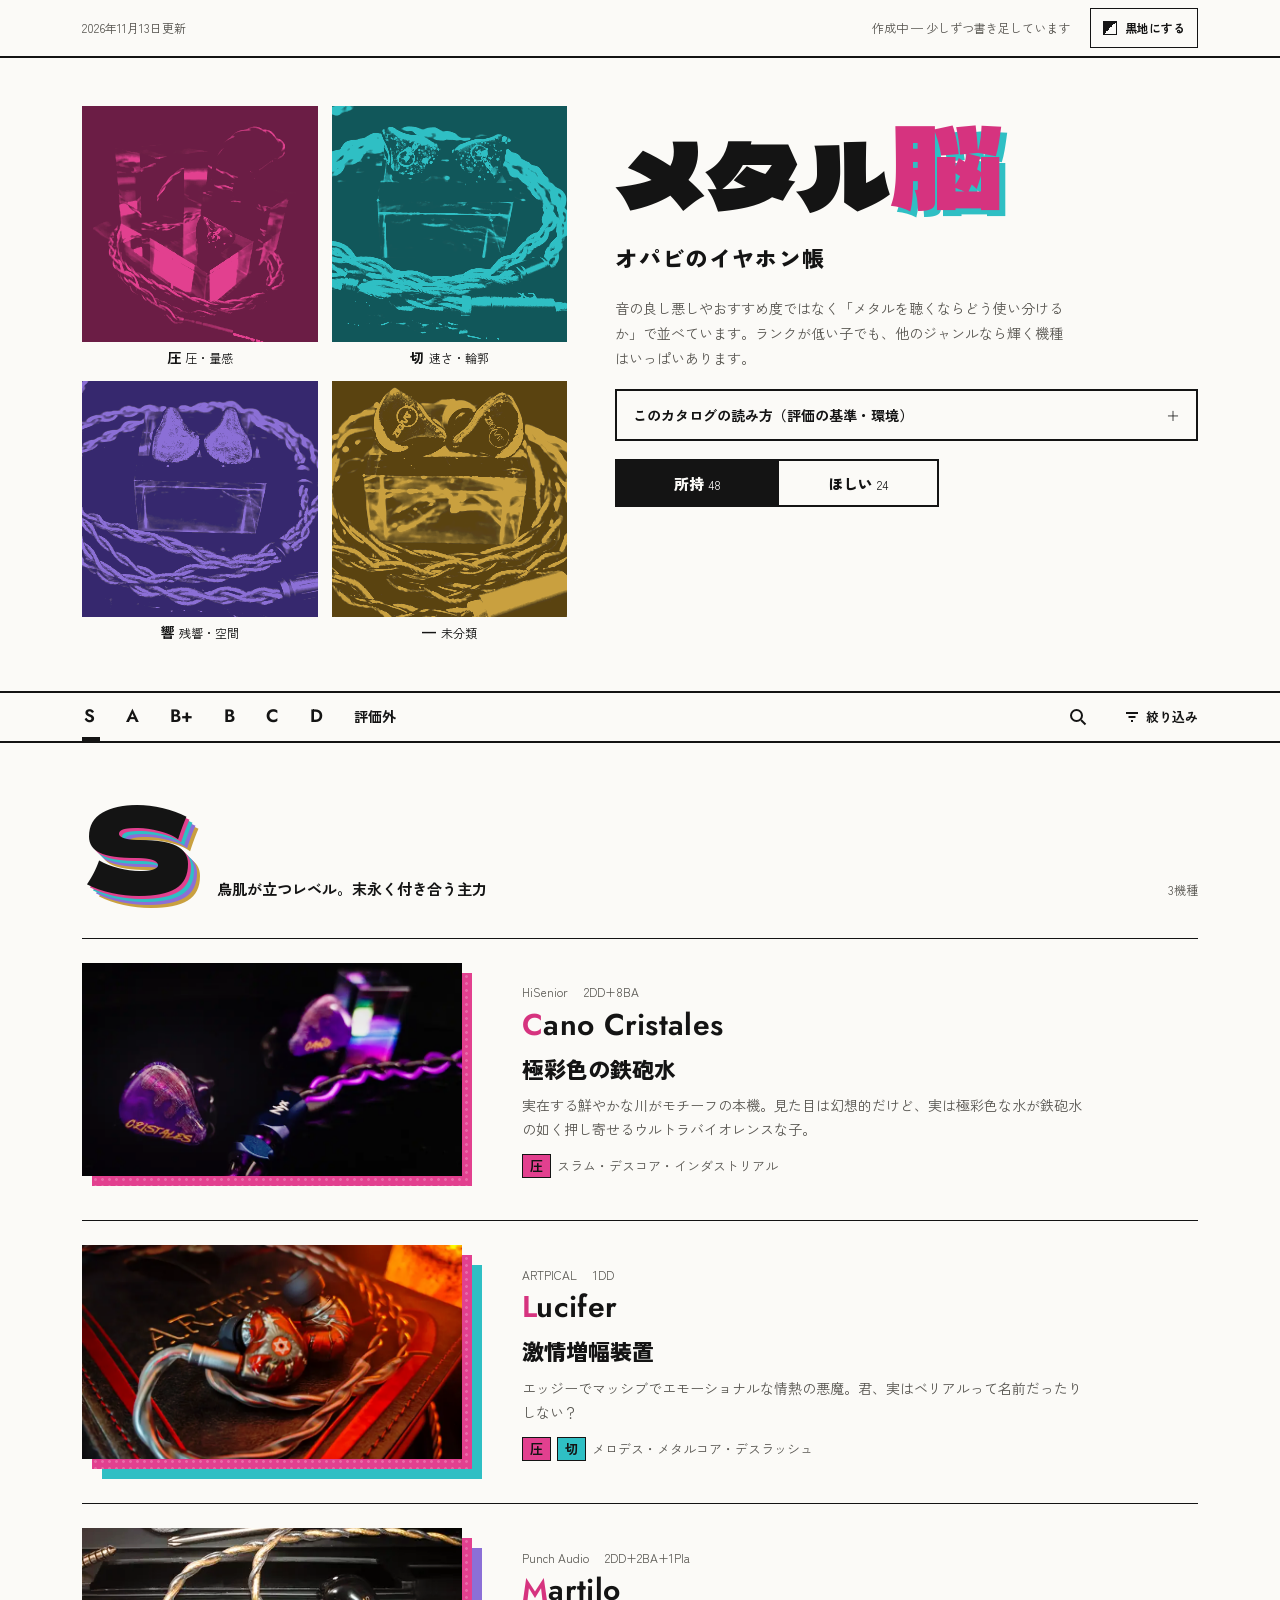
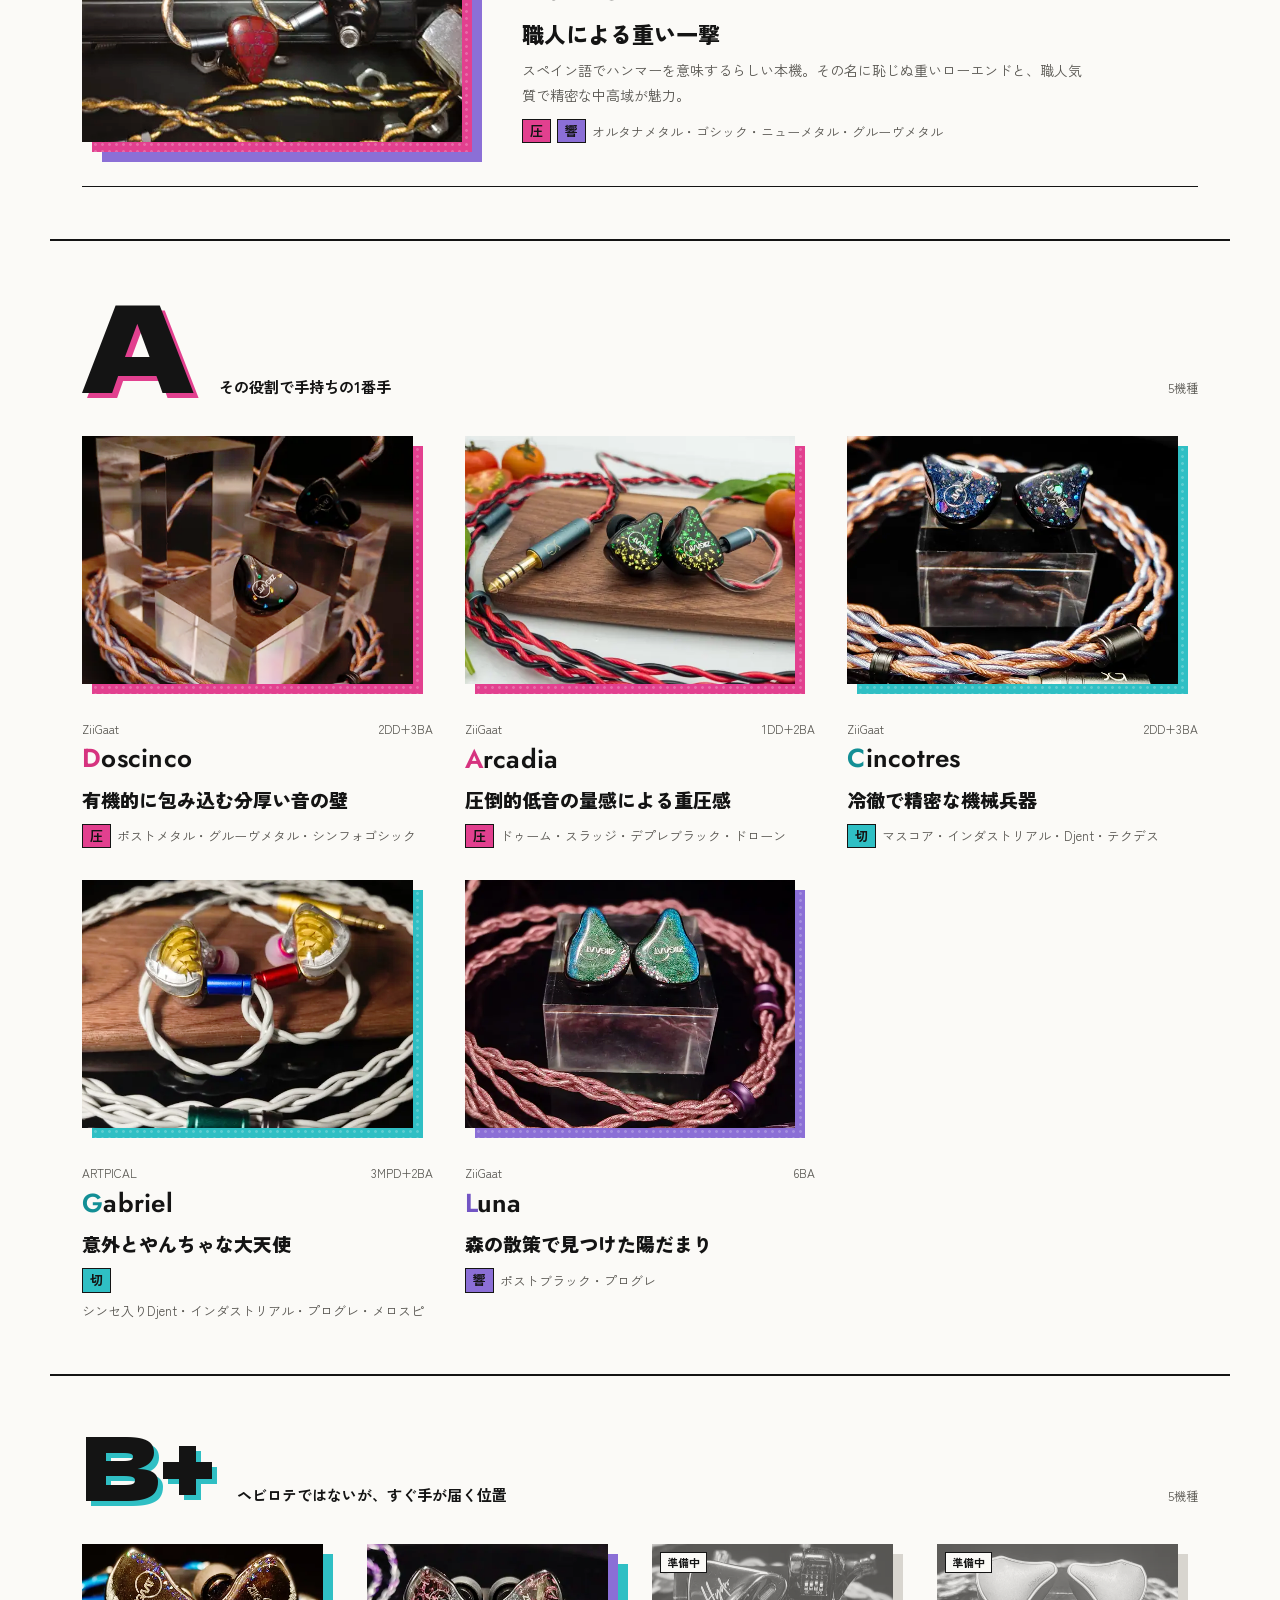
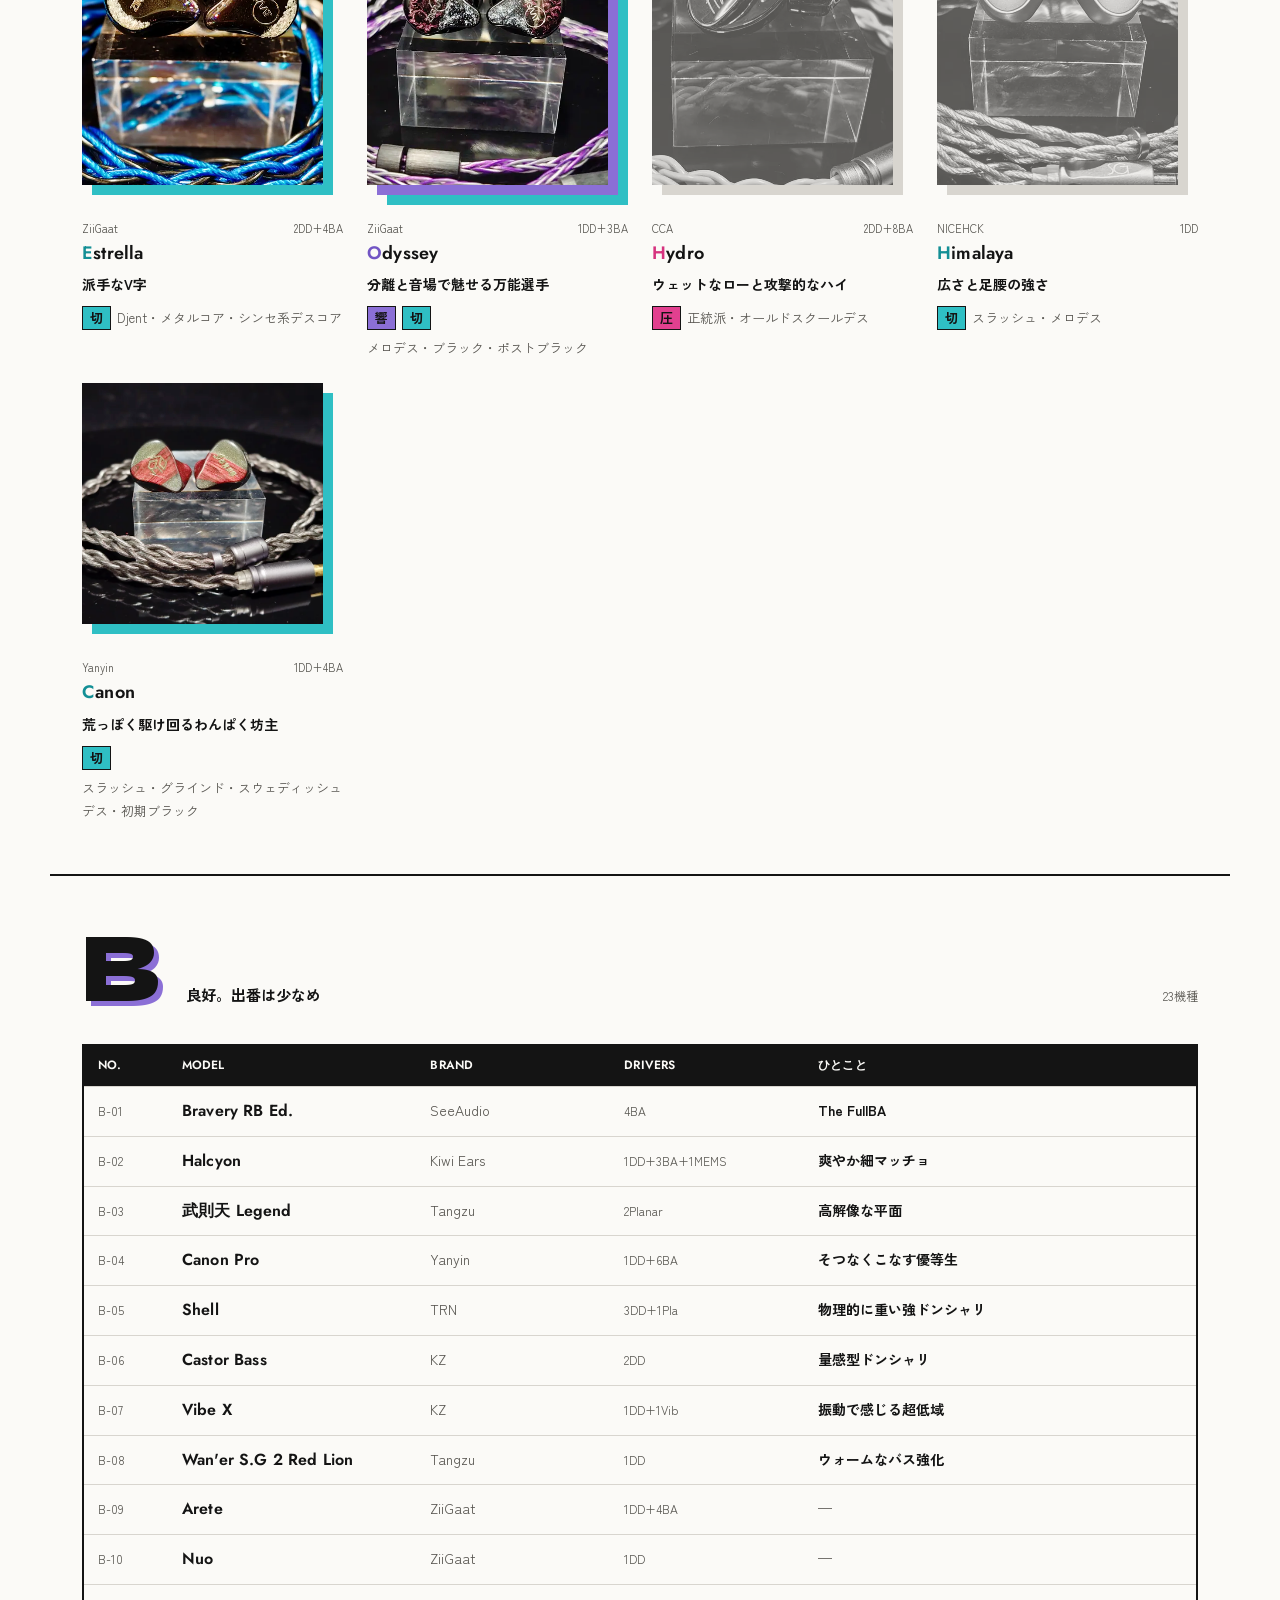
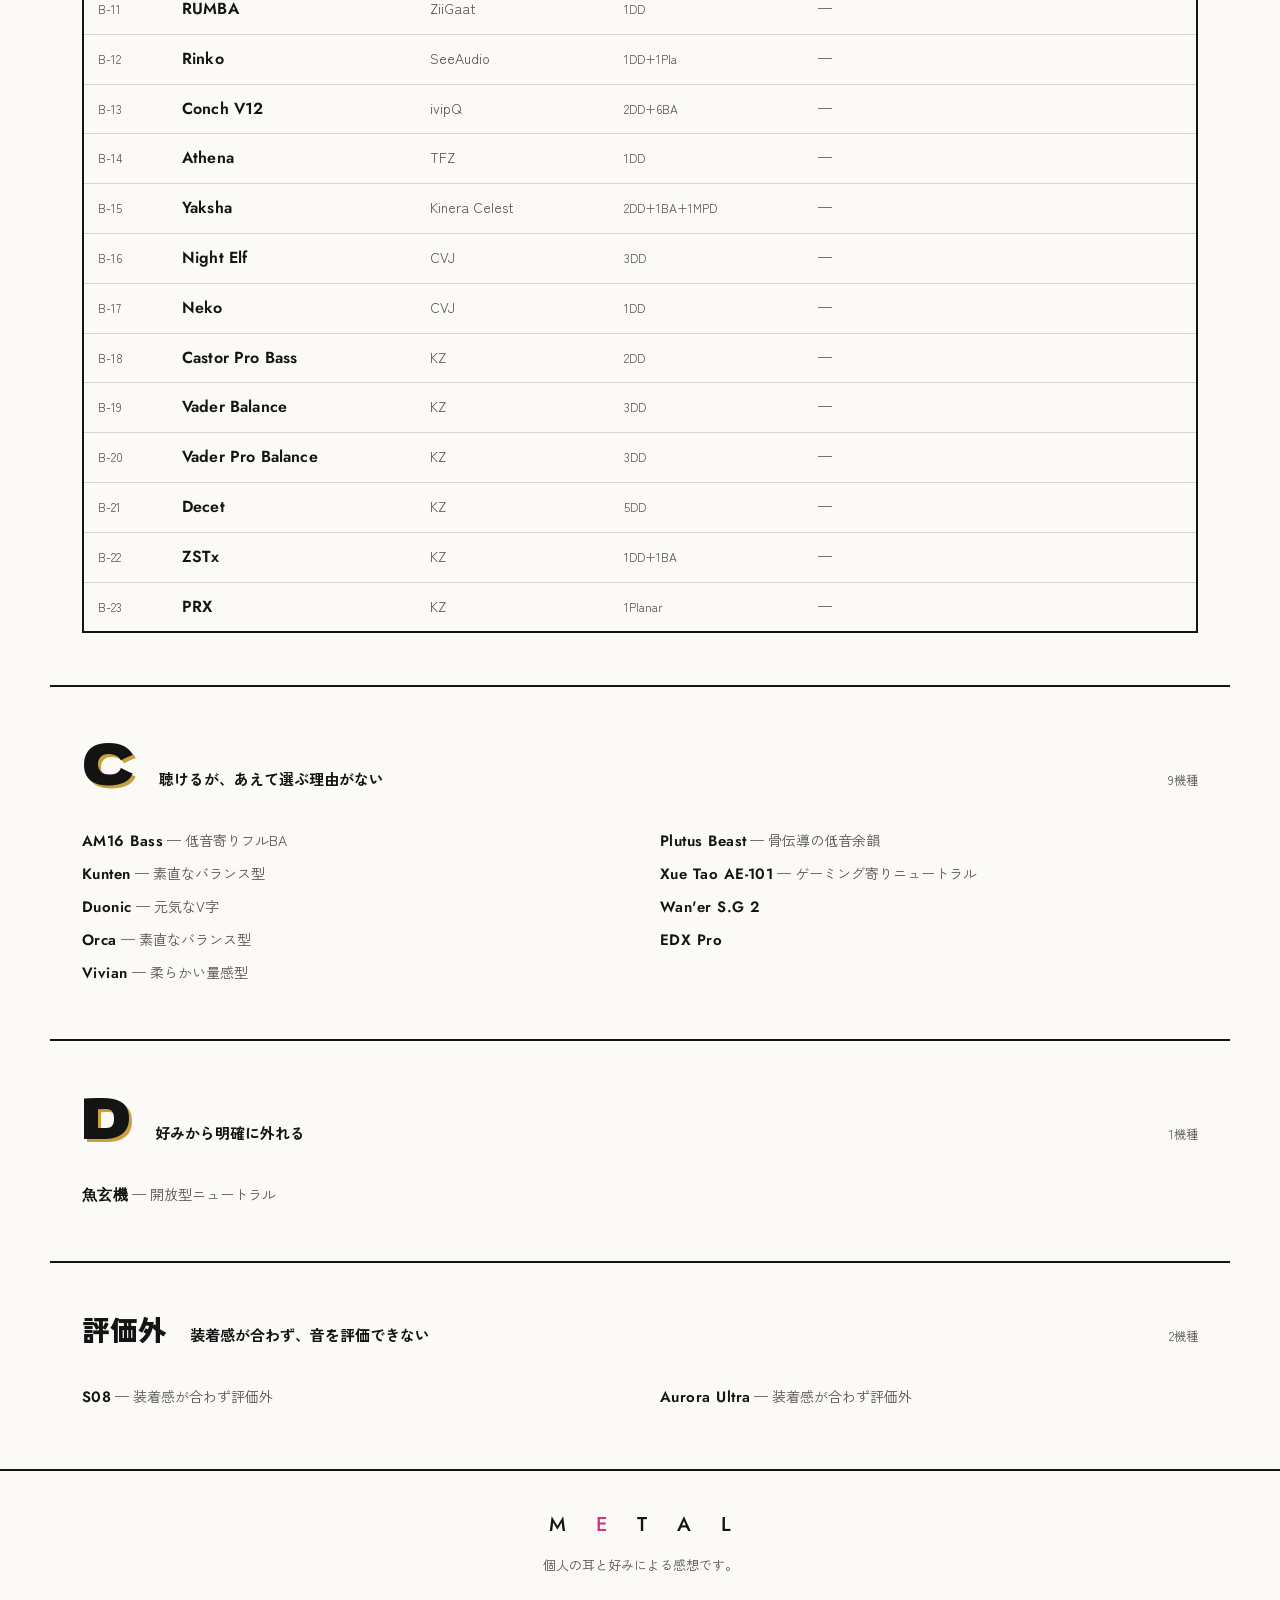
==== commit d3267c4f: "photo lift: black-preserving curve instead of gamma (removes haze on dark photos) Co-Authored-By: Cl" ====
--- a/preview/index.html
+++ b/preview/index.html
@@ -152,10 +152,10 @@
   <button type="button" class="link-btn" id="copyBoxClose">閉じる</button>
 </div>
 
-<!-- 暗い写真の影を持ち上げるガンマ補正（写真の lum で自動適用） -->
+<!-- 暗い写真の中間調を持ち上げる補正（写真の lum で自動適用）。黒は黒のまま残し、モヤがかからないようにしている -->
 <svg width="0" height="0" style="position:absolute" aria-hidden="true" focusable="false">
-  <filter id="lift-strong" color-interpolation-filters="sRGB"><feComponentTransfer><feFuncR type="gamma" exponent="0.68"/><feFuncG type="gamma" exponent="0.68"/><feFuncB type="gamma" exponent="0.68"/></feComponentTransfer></filter>
-  <filter id="lift-soft" color-interpolation-filters="sRGB"><feComponentTransfer><feFuncR type="gamma" exponent="0.8"/><feFuncG type="gamma" exponent="0.8"/><feFuncB type="gamma" exponent="0.8"/></feComponentTransfer></filter>
+  <filter id="lift-strong" color-interpolation-filters="sRGB"><feComponentTransfer><feFuncR type="table" tableValues="0 0.09 0.28 0.42 0.54 0.64 0.73 0.81 0.88 0.94 1"/><feFuncG type="table" tableValues="0 0.09 0.28 0.42 0.54 0.64 0.73 0.81 0.88 0.94 1"/><feFuncB type="table" tableValues="0 0.09 0.28 0.42 0.54 0.64 0.73 0.81 0.88 0.94 1"/></feComponentTransfer></filter>
+  <filter id="lift-soft" color-interpolation-filters="sRGB"><feComponentTransfer><feFuncR type="table" tableValues="0 0.095 0.23 0.36 0.47 0.57 0.67 0.76 0.85 0.93 1"/><feFuncG type="table" tableValues="0 0.095 0.23 0.36 0.47 0.57 0.67 0.76 0.85 0.93 1"/><feFuncB type="table" tableValues="0 0.095 0.23 0.36 0.47 0.57 0.67 0.76 0.85 0.93 1"/></feComponentTransfer></filter>
 </svg>
 
 <script src="data/models.js"></script>
--- a/preview/style.css
+++ b/preview/style.css
@@ -270,8 +270,12 @@
 .dsec{padding:36px 0 40px;border-top:var(--line)}
 .tone{display:grid;grid-template-columns:repeat(3,minmax(0,1fr));gap:20px}
 .tone > div{border:var(--line)}
-.tone h3{padding:4px 16px;border-bottom:var(--line);font-weight:900;font-size:16px;color:#141414}
+.tone h3{padding:6px 16px;border-bottom:var(--line);font-weight:900;font-size:16px;line-height:1.35;color:#141414}
+.tone__sub{display:block;font-weight:500;font-size:12px;opacity:.85}
 .tone p{padding:12px 16px 16px;font-size:14px}
+.tone__kw{list-style:none;margin:0;padding:12px 16px 16px;display:flex;flex-wrap:wrap;gap:4px 0;font-weight:700;font-size:15px;line-height:1.6}
+.tone__kw li{white-space:nowrap}
+.tone__kw li:not(:last-child)::after{content:'／';margin:0 .35em;color:var(--sub);font-weight:400}
 .tempo{max-width:560px}
 .tempo__bar{display:grid;grid-template-columns:repeat(5,minmax(0,1fr));gap:6px}
 .tempo__cell{position:relative;height:28px;border:var(--line);background:var(--bg)}
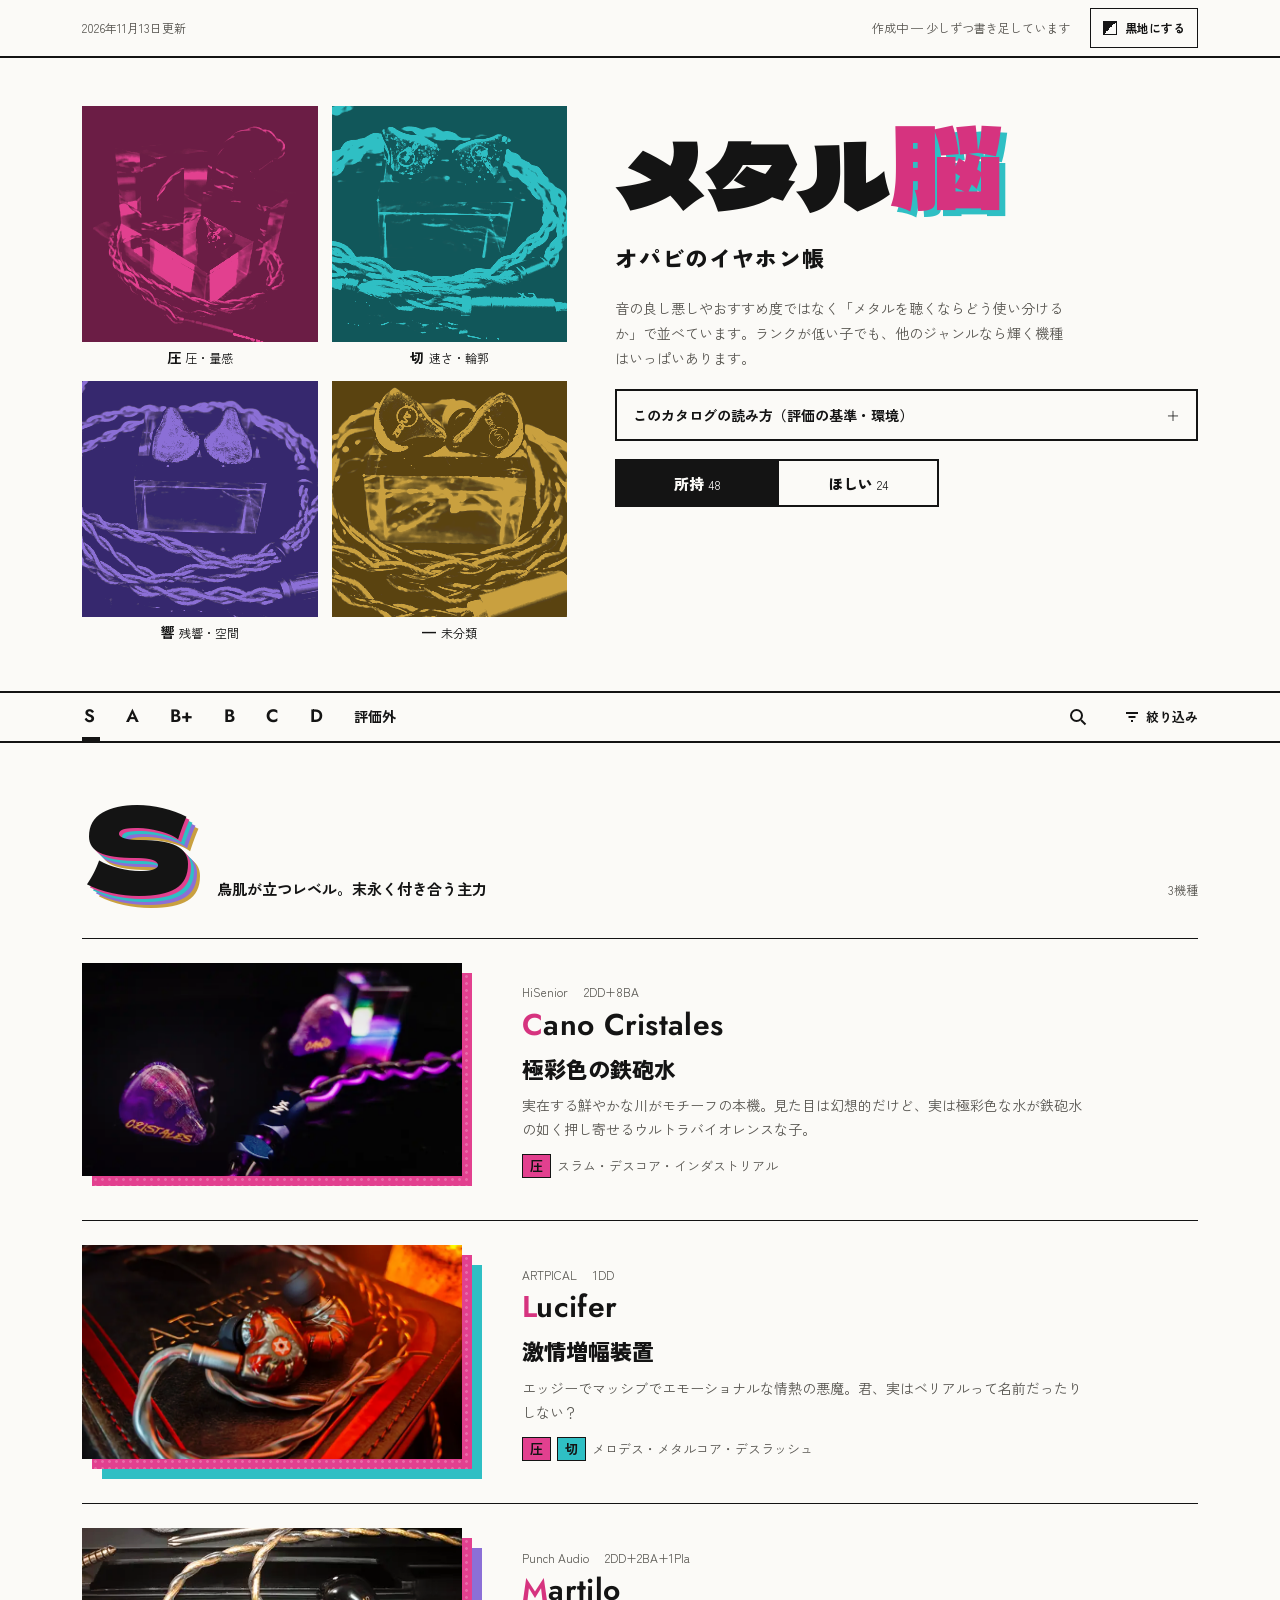
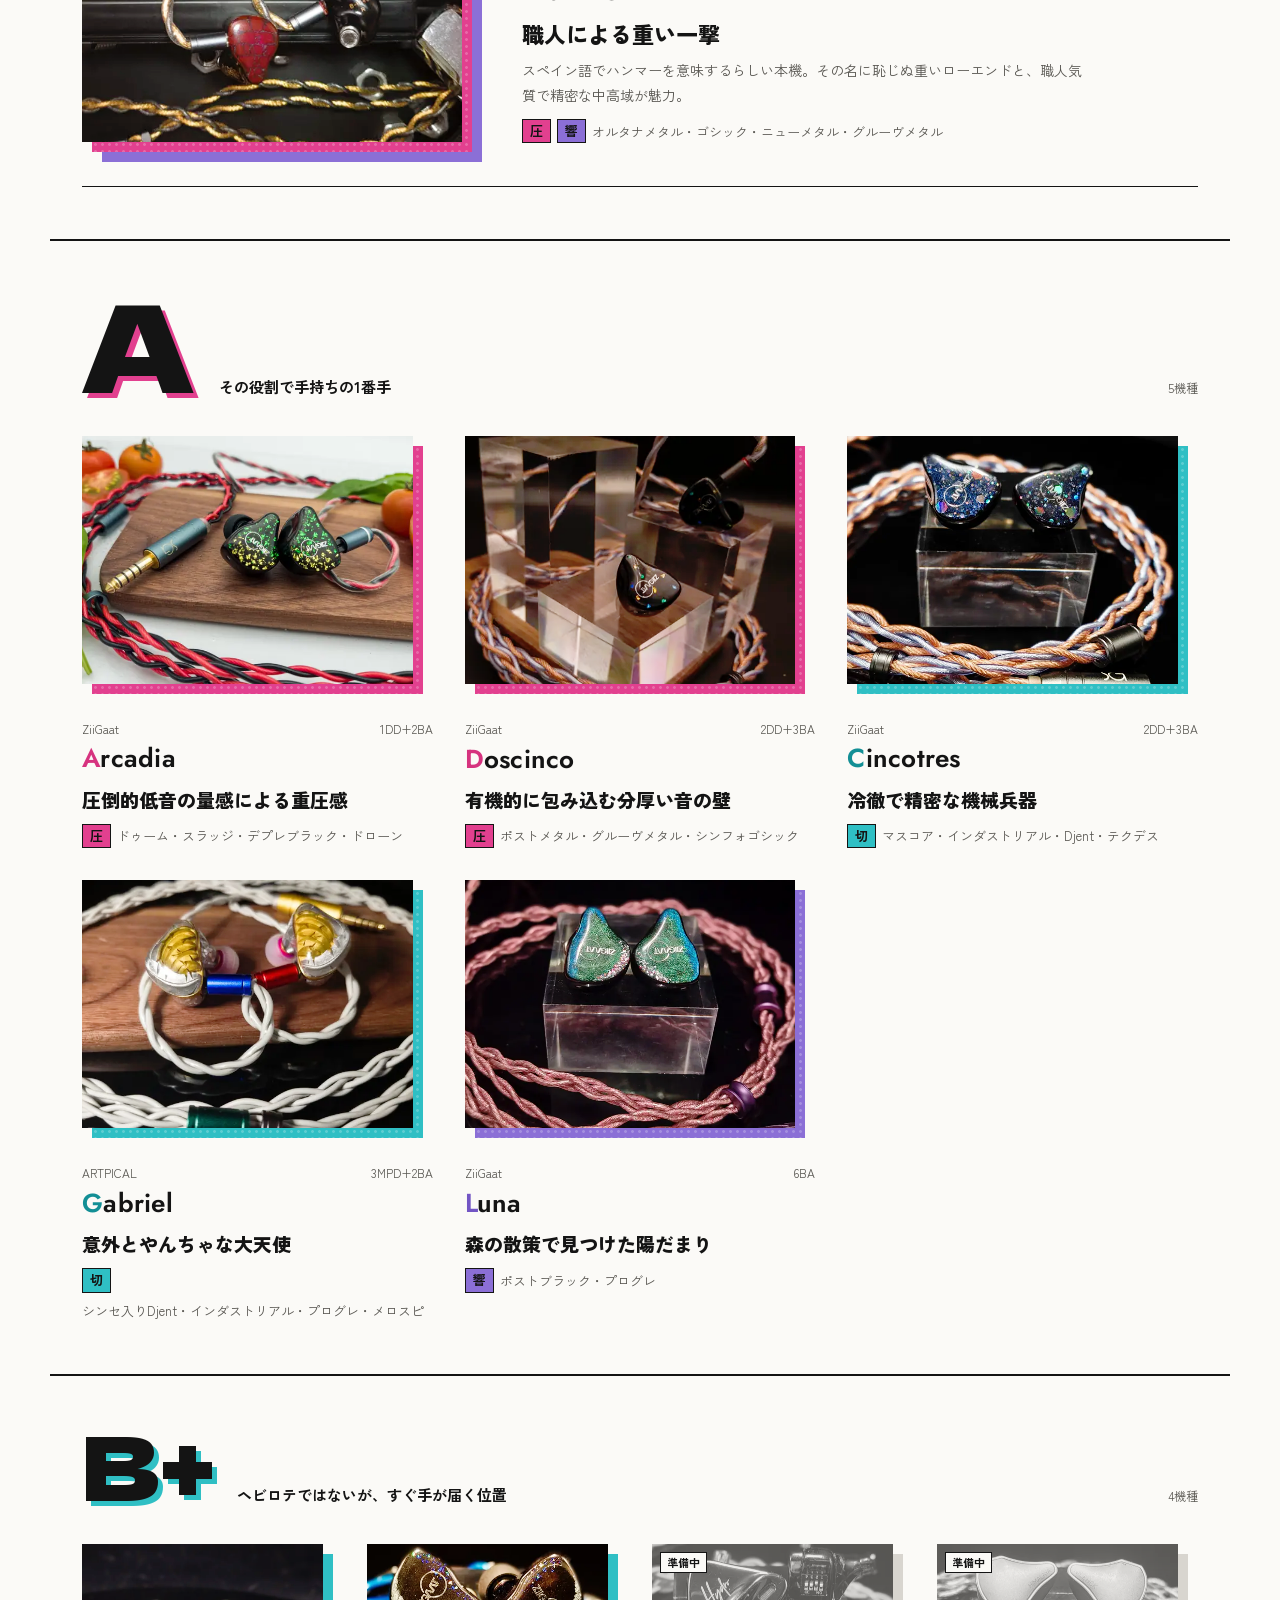
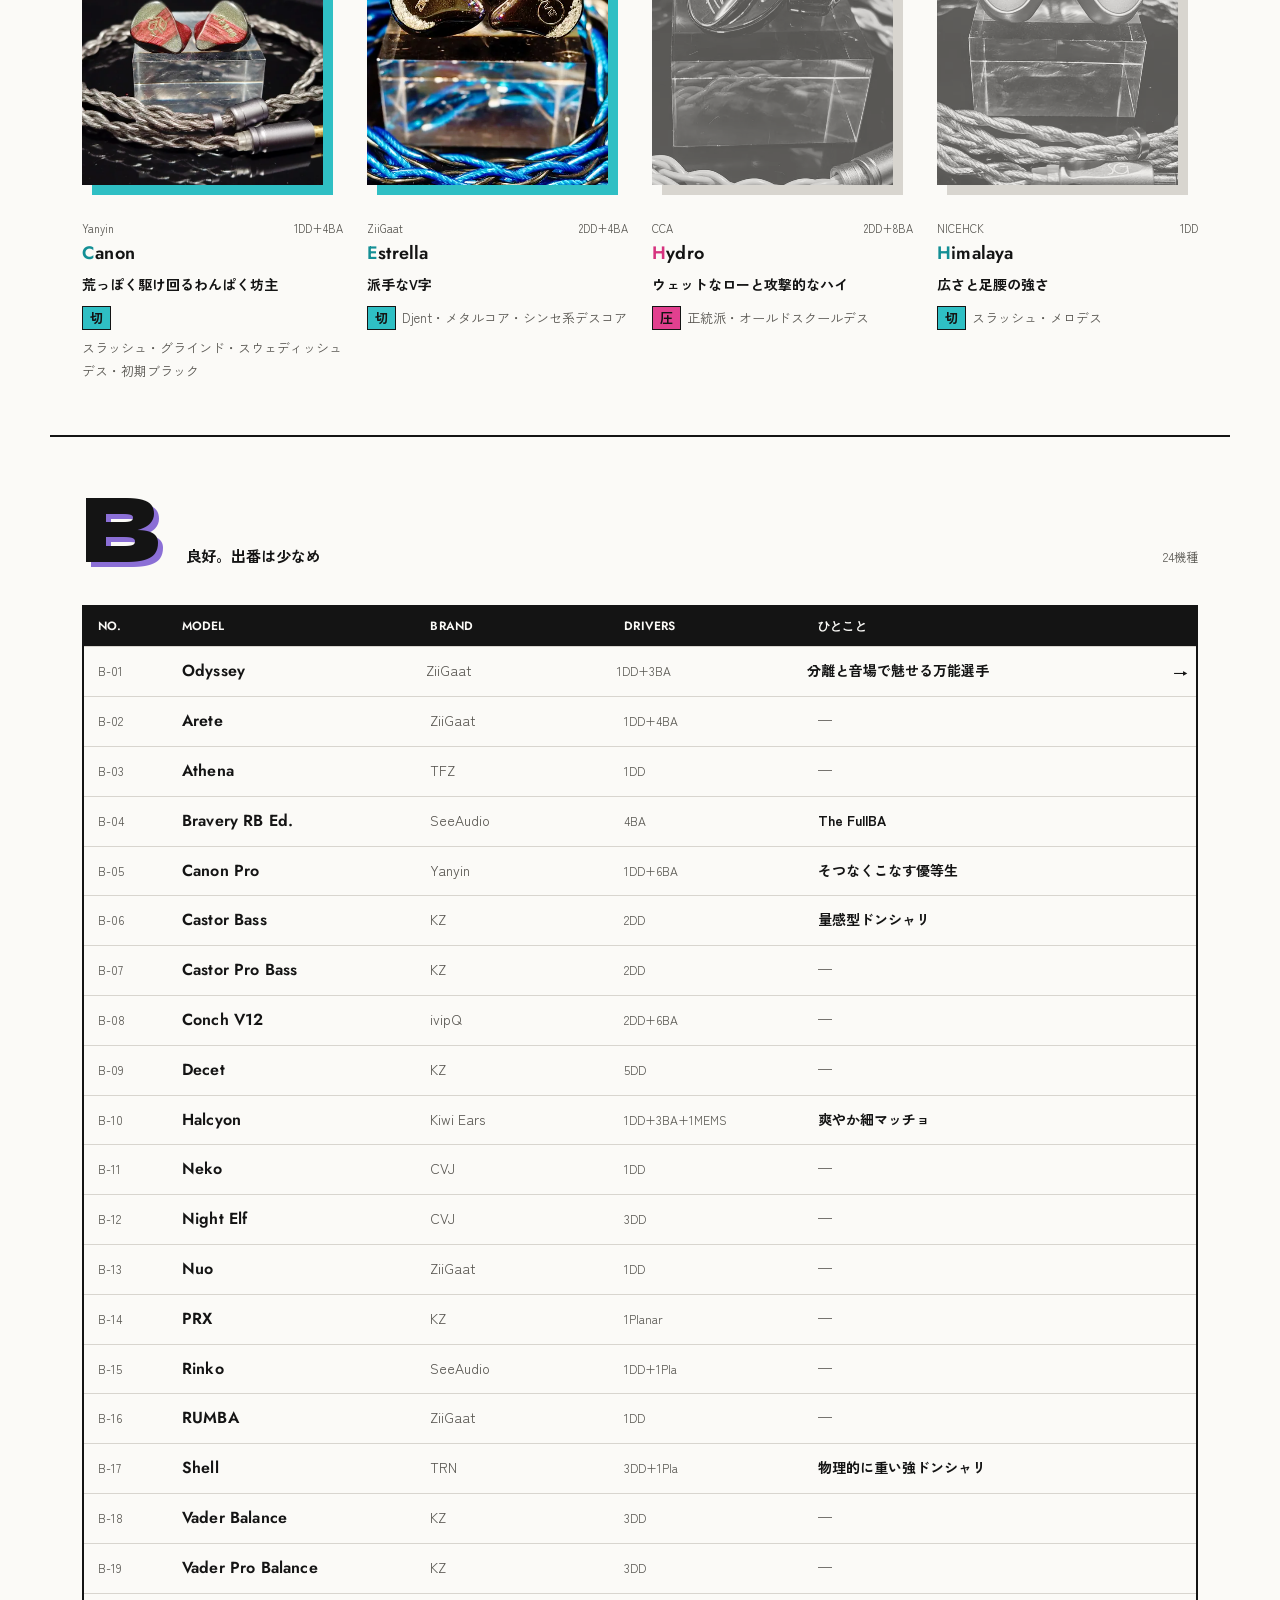
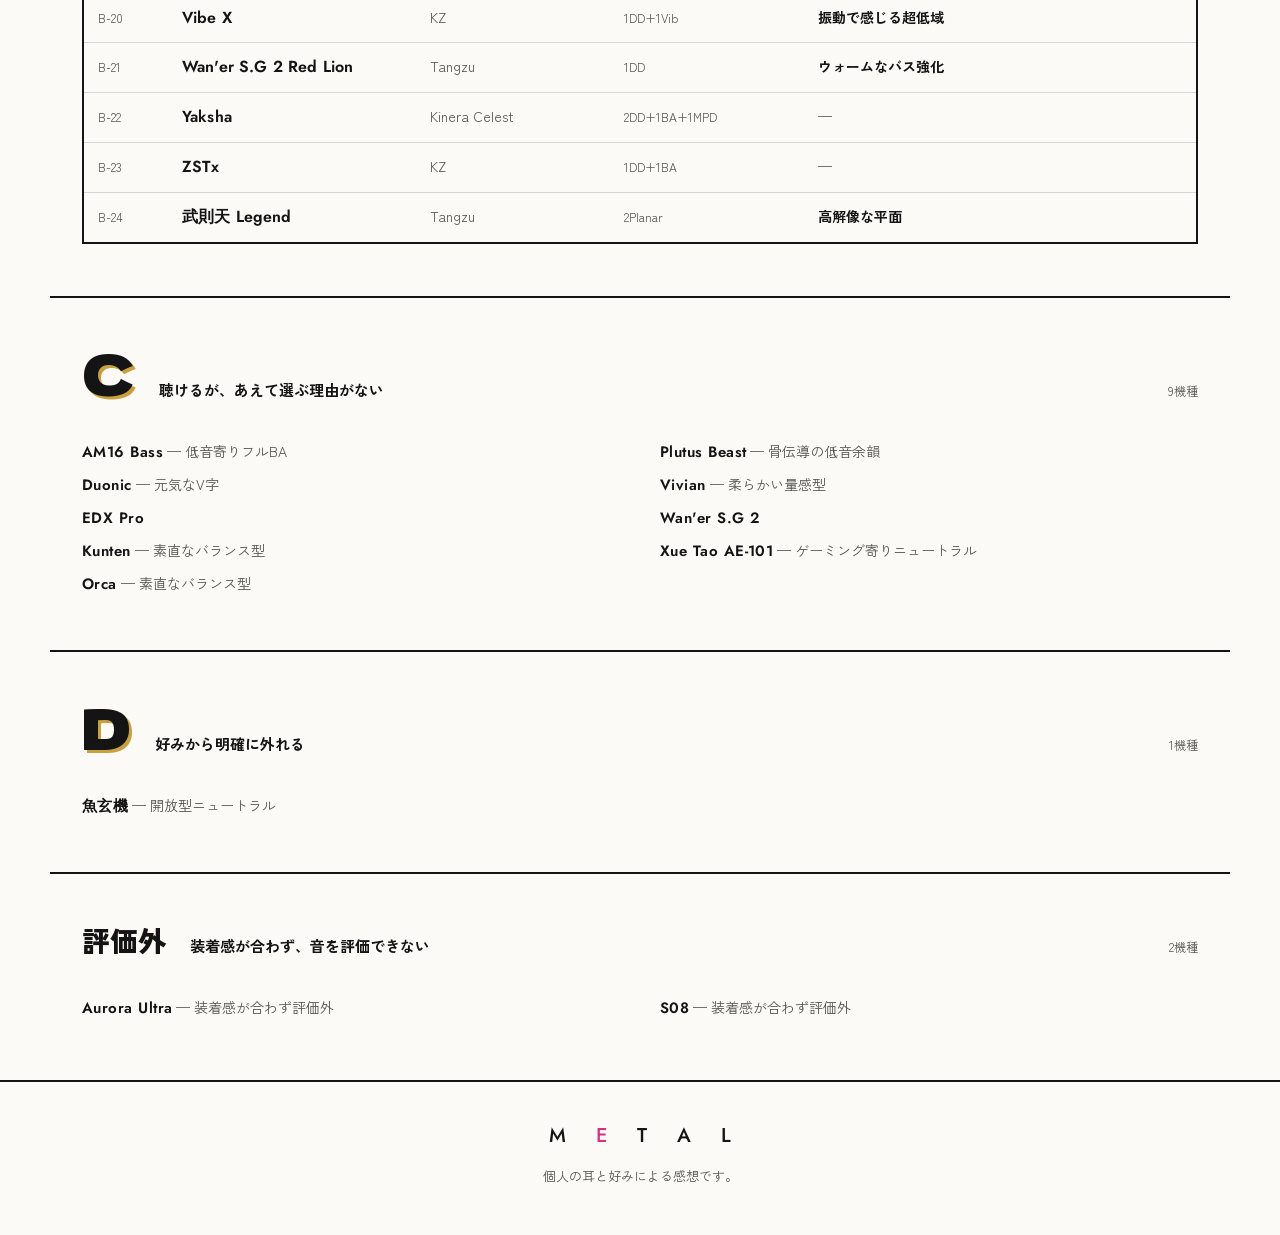
==== commit 16dc069d: "order within a rank is automatic (published, role, name); drop ORDER Co-Authored-By: Claude Opus 5.5" ====
--- a/preview/index.html
+++ b/preview/index.html
@@ -56,7 +56,7 @@
         <dt>C</dt><dd>聴けるけど、あえて選ぶ理由がない</dd>
         <dt>D</dt><dd>好みから明確に外れる</dd>
       </dl>
-      <p>あくまで<b>手持ちの中での立ち位置</b>なので、新入りが来たら役割を譲ってランクが下がることも普通にあります。値段は評価に入れてません。</p>
+      <p>あくまで<b>手持ちの中での立ち位置</b>なので、新入りが来たら役割を譲ってランクが下がることも普通にあります。値段は評価に入れてません。同じランクの中の並びは順位ではなく、役割ごと・名前順です。</p>
       <h2>こだわりポイント</h2>
       <p><b>キックのパンチ</b>（物理的な圧）、<b>解像度・分離感</b>、<b>気持ちよく頭を振れるか</b>。逆に、ハイの刺さりや原音忠実性、音場の広さはそこまで気にしてない派。</p>
       <h2>聴き方</h2>
--- a/preview/style.css
+++ b/preview/style.css
@@ -201,6 +201,8 @@
 .ledger-head{background:var(--ink);color:var(--bg);font-family:var(--f-en);font-weight:600;font-size:12px;letter-spacing:.01em;padding-top:9px;padding-bottom:9px}
 .lrow + .lrow,.ledger-head + .lrow{border-top:1px solid var(--rule)}
 .lrow__link{text-decoration:none}
+a.lrow__link{position:relative;padding-right:32px}
+a.lrow__link::after{content:'→';position:absolute;right:8px;top:50%;transform:translateY(-50%);font-weight:700;color:var(--ink)}
 .lrow__no,.lrow__drv{font-family:var(--f-mono);font-size:12px;color:var(--sub)}
 .lrow__name{font-family:var(--f-en);font-weight:600;font-size:16px;letter-spacing:.01em}
 .lrow__brand{color:var(--sub);font-size:14px}
@@ -530,3 +532,7 @@
 @media (prefers-reduced-motion:no-preference){
   html{scroll-behavior:smooth}
 }
+
+/* おすすめ曲の一言メモ（どこで良さが分かるか） */
+.playlist .song-note{display:block;margin-top:4px;font-size:12px;font-weight:500;line-height:1.6;color:var(--sub)}
+.playlist .song-note::before{content:'▶ ';color:var(--emph,var(--ink))}
